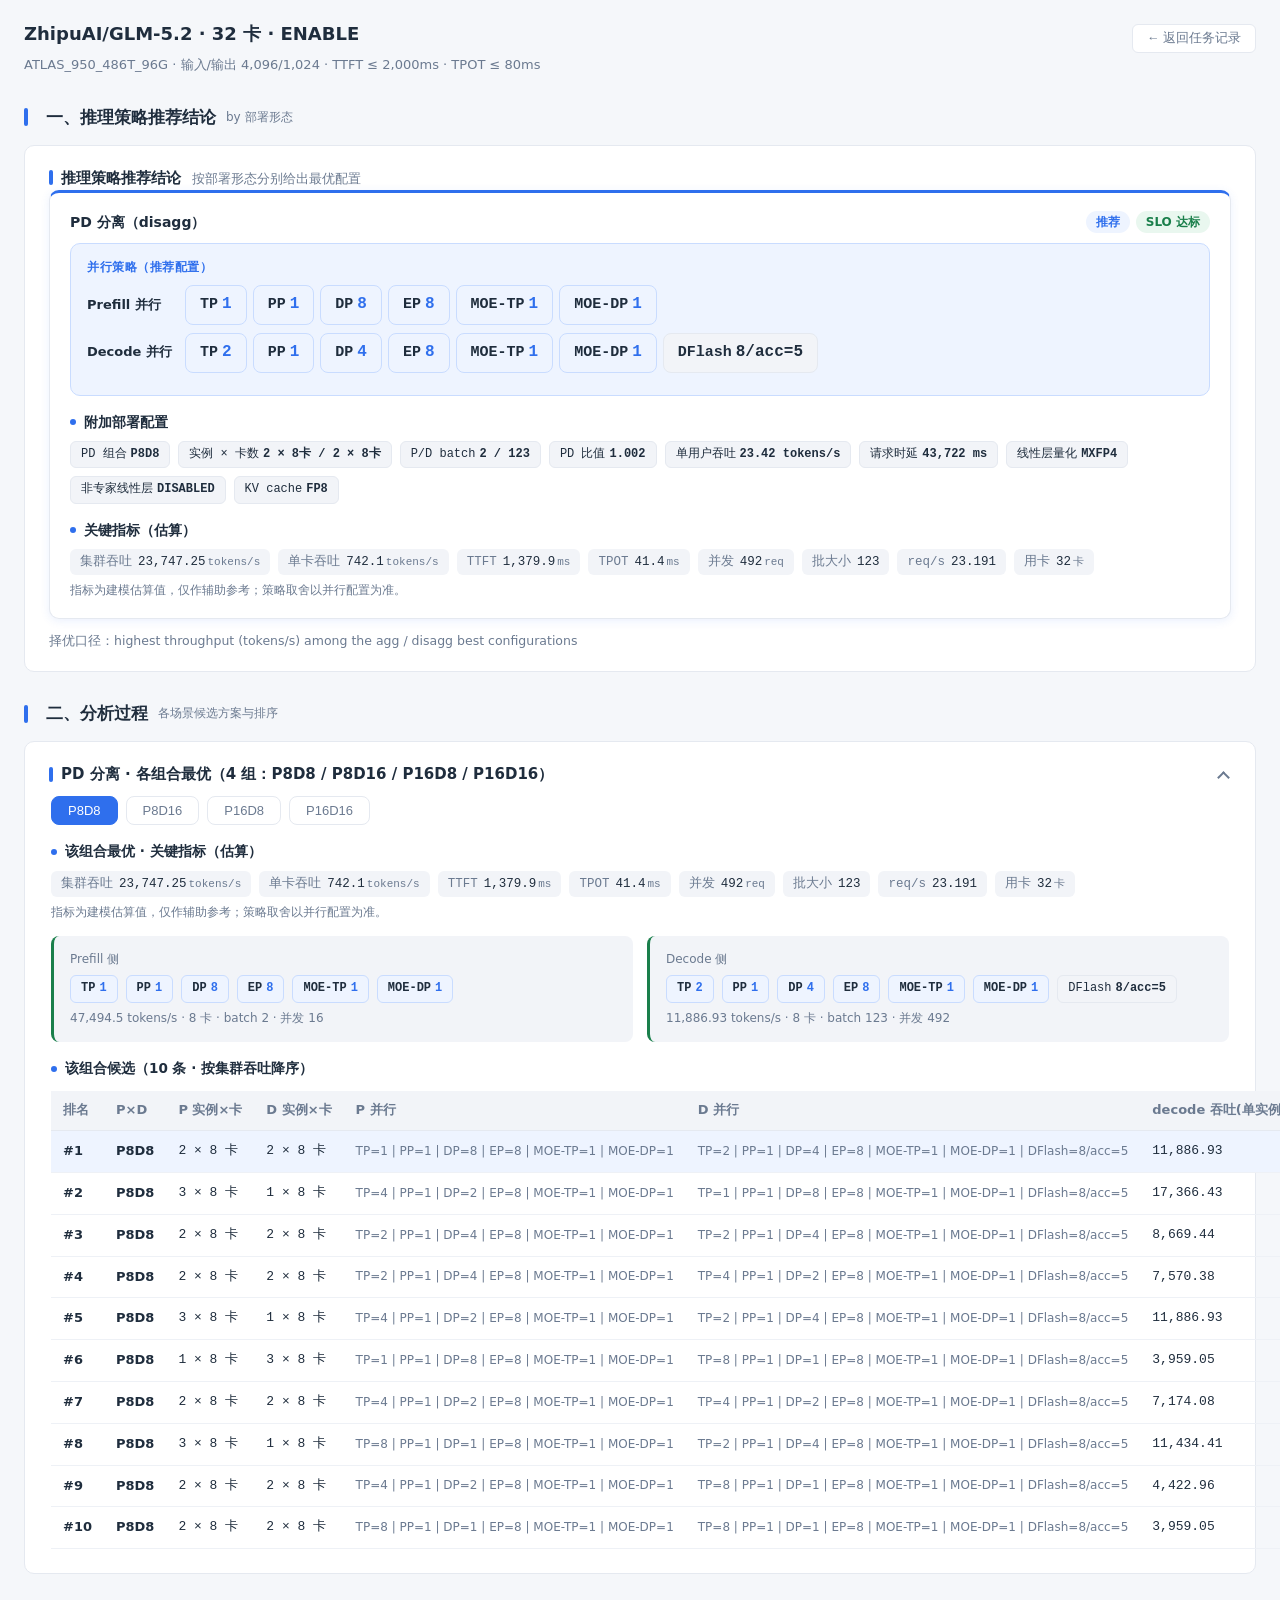
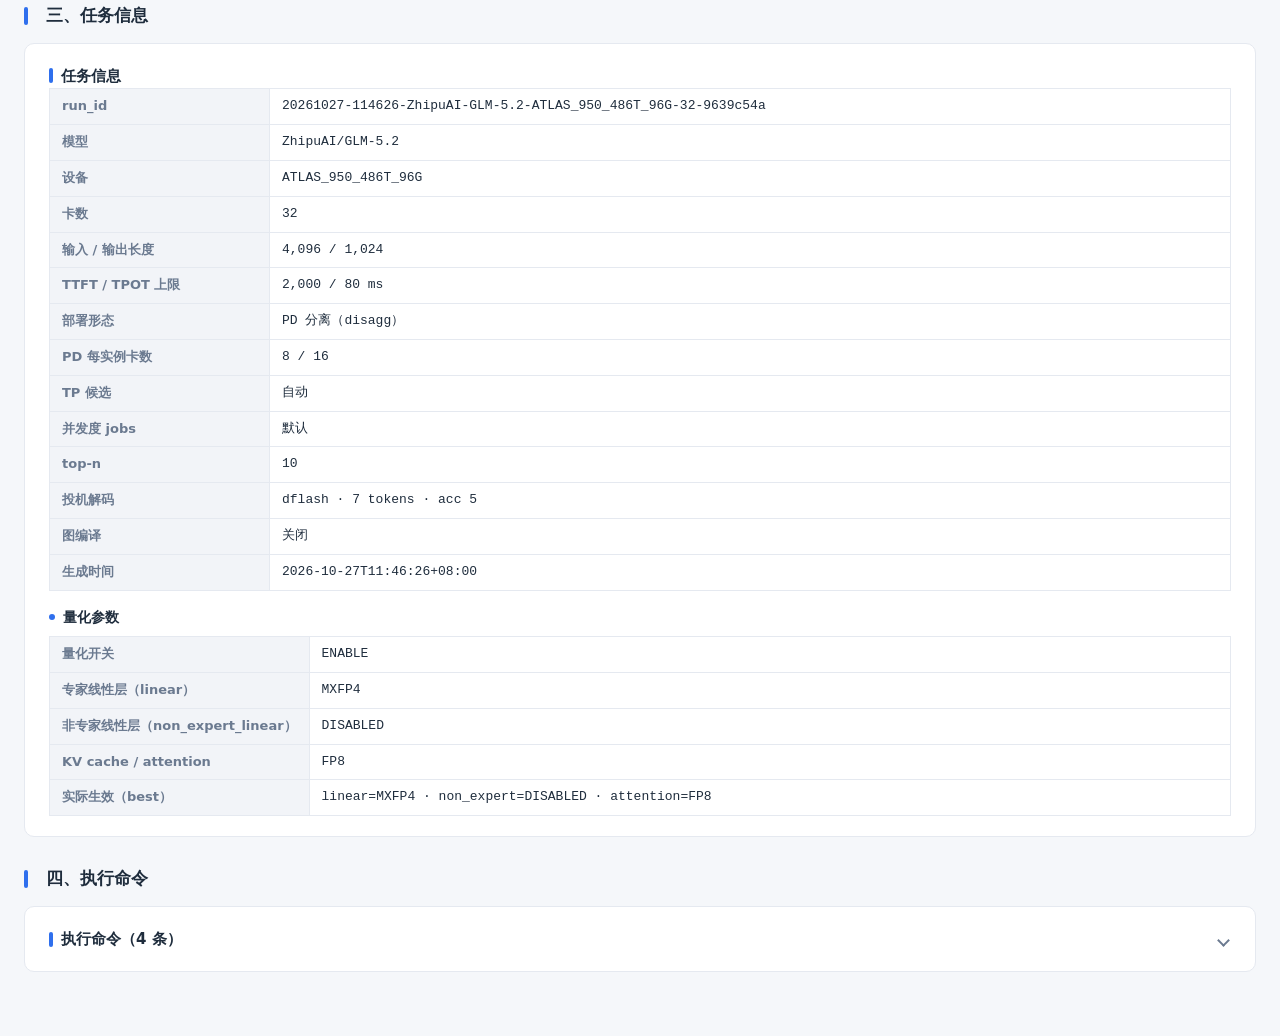
==== _verify_results/20261027-114626-ZhipuAI-GLM-5.2-ATLAS_950_486T_96G-32-9639c54a/report.html @ b8d901ba "fix: improve frontend display interaction logic." ====
<!DOCTYPE html>
<html lang="zh-CN">
<head>
  <meta charset="UTF-8">
  <meta name="viewport" content="width=device-width, initial-scale=1.0">
  <title>20261027-114626-ZhipuAI-GLM-5.2-ATLAS_950_486T_96G-32-9639c54a · 推理策略寻优报告</title>
  <style>
:root {
  --bg: #f5f7fa;
  --panel: #ffffff;
  --border: #e5e9f0;
  --text: #1f2d3d;
  --sub: #6b7a90;
  --blue: #2f6fed;
  --blue-bg: #eef4ff;
  --red: #d93026;
  --red-bg: #fdecea;
  --orange: #e07b00;
  --orange-bg: #fff4e5;
  --green: #1a7f4b;
  --green-bg: #e9f7ef;
  --purple: #6941c6;
  --purple-bg: #f2ecfb;
  --gray-bg: #f2f4f8;
  --sidebar-bg: #10254a;
  --sidebar-hover: #1a3a6b;
}
* { margin: 0; padding: 0; box-sizing: border-box; }
body {
  font-family: "Microsoft YaHei", "PingFang SC", "Segoe UI", system-ui, -apple-system, sans-serif;
  background: var(--bg); color: var(--text); font-size: 14px; line-height: 1.6;
}
a { color: var(--blue); text-decoration: none; cursor: pointer; }

.layout { display: flex; min-height: 100vh; }

/* 侧边栏 */
.sidebar {
  width: 208px; flex-shrink: 0; background: var(--sidebar-bg); color: #c7d3e3;
  display: flex; flex-direction: column; position: sticky; top: 0; height: 100vh;
}
.logo { display: flex; align-items: center; gap: 10px; padding: 18px 20px 22px; }
.logo-icon {
  width: 32px; height: 32px; border-radius: 8px;
  background: linear-gradient(135deg, #2f6fed, #00c6ff);
  display: flex; align-items: center; justify-content: center;
  color: #fff; font-weight: 700; font-size: 13px;
}
.logo-name { font-size: 15px; font-weight: 600; color: #fff; letter-spacing: 1px; }
.logo-sub { font-size: 10px; color: #7d8ea6; letter-spacing: .5px; }
.menu { flex: 1; padding: 4px 10px; }
.menu-item {
  display: flex; align-items: center; gap: 10px; padding: 11px 14px;
  border-radius: 8px; cursor: pointer; margin-bottom: 4px; font-size: 13.5px;
  transition: background .15s;
}
.menu-item:hover { background: var(--sidebar-hover); color: #fff; }
.menu-item.active { background: var(--blue); color: #fff; font-weight: 500; }
.menu-item svg { width: 16px; height: 16px; flex-shrink: 0; }

/* 主区 */
.main { flex: 1; min-width: 0; display: flex; flex-direction: column; }
.topbar {
  height: 48px; background: #fff; border-bottom: 1px solid var(--border);
  display: flex; align-items: center; padding: 0 24px;
  position: sticky; top: 0; z-index: 10;
}
.crumb { color: var(--sub); font-size: 13px; }
.crumb b { color: var(--text); font-weight: 600; }
.topbar-right { margin-left: auto; display: flex; align-items: center; gap: 10px; }
.src-badge { background: var(--blue-bg); color: var(--blue); font-size: 11px; padding: 2px 8px; border-radius: 10px; }
.btn-ghost {
  border: 1px solid var(--border); background: #fff; color: var(--sub);
  padding: 5px 14px; border-radius: 6px; cursor: pointer; font-size: 12.5px;
}
.btn-ghost:hover { border-color: var(--blue); color: var(--blue); }

.content { padding: 20px 24px 48px; width: 100%; max-width: 1440px; }
.page-head h1 { font-size: 20px; font-weight: 600; }
.page-head p { color: var(--sub); margin-top: 6px; font-size: 13px; max-width: 880px; }

/* 卡片 / 章节标题 */
.card {
  background: var(--panel); border: 1px solid var(--border); border-radius: 10px;
  padding: 20px 24px; margin-bottom: 16px;
}
.card-head { display: flex; align-items: flex-start; margin-bottom: 14px; }
.card-head .right { margin-left: auto; display: flex; gap: 10px; align-items: center; }
.bar { display: inline-block; width: 4px; height: 15px; background: var(--blue); border-radius: 2px; margin-right: 8px; vertical-align: -2px; }
.card-title { font-size: 15px; font-weight: 600; }
.card-desc { color: var(--sub); font-size: 12.5px; font-weight: 400; margin-left: 6px; }

.section-title { display: flex; align-items: center; gap: 10px; font-size: 17px; font-weight: 600; margin: 28px 0 14px; }
.section-title .bar { height: 18px; vertical-align: -3px; }
.section-title .sub { font-size: 12px; color: var(--sub); font-weight: 400; }

.btn-primary {
  background: var(--blue); color: #fff; border: none; padding: 7px 18px;
  border-radius: 6px; cursor: pointer; font-size: 13px;
  display: inline-flex; align-items: center; gap: 6px;
}
.btn-primary:hover { background: #2159c9; }
.btn-primary:disabled { background: #a9bde3; cursor: not-allowed; }
.btn-cancel { background: #fff; border: 1px solid var(--border); color: var(--sub); padding: 7px 18px; border-radius: 6px; cursor: pointer; font-size: 13px; }
.btn-text { background: none; border: none; color: var(--blue); cursor: pointer; font-size: 12.5px; padding: 2px 6px; }
.btn-text.danger { color: var(--red); }

/* 筛选 / 表单 */
.filters { display: flex; flex-wrap: wrap; gap: 14px; align-items: flex-end; }
.field { display: flex; flex-direction: column; gap: 6px; }
.field label { font-size: 12px; color: var(--sub); }
.field select, .field input {
  height: 32px; border: 1px solid var(--border); border-radius: 6px; padding: 0 10px;
  font-size: 13px; min-width: 150px; color: var(--text); background: #fff; outline: none;
}
.field select:focus, .field input:focus { border-color: var(--blue); }

/* 标签 */
.tag { display: inline-block; padding: 1px 10px; border-radius: 20px; font-size: 12px; font-weight: 600; line-height: 20px; white-space: nowrap; }
.tag.ok { background: var(--green-bg); color: var(--green); }
.tag.warn { background: var(--orange-bg); color: var(--orange); }
.tag.info { background: var(--blue-bg); color: var(--blue); }
.tag.neutral { background: var(--gray-bg); color: var(--sub); }
.tag.critical { background: var(--red-bg); color: var(--red); }
.tag.purple { background: var(--purple-bg); color: var(--purple); }

/* chips：并行策略 / 附加部署配置 */
.chips { display: flex; flex-wrap: wrap; gap: 8px; margin: 4px 0 2px; }
.chip {
  background: var(--gray-bg); border: 1px solid var(--border); border-radius: 6px;
  padding: 3px 10px; font-size: 12px; font-family: Consolas, Menlo, monospace; white-space: nowrap;
}
.chip b { color: var(--text); margin-left: 4px; }
.chip.hot { background: var(--blue-bg); border-color: #c9dcff; font-weight: 600; }
.chip.hot b { color: var(--blue); }
.chip.lg { padding: 6px 14px; font-size: 15px; font-weight: 700; border-radius: 8px; }
.chip.lg b { font-size: 16px; }

/* 并行策略：结论卡里最显眼的一块 */
.para-block {
  background: var(--blue-bg); border: 1px solid #c9dcff; border-radius: 10px;
  padding: 14px 16px; margin: 4px 0 6px;
}
.para-head { font-size: 12px; color: var(--blue); font-weight: 600; letter-spacing: .5px; margin-bottom: 8px; }
.para-line.lg { margin: 8px 0; align-items: center; }
.para-line.lg .k { min-width: 88px; color: var(--text); font-weight: 600; font-size: 13px; }

/* 关键指标：弱化（建模估算值，不作为决策主依据） */
.metrics-mini { display: flex; flex-wrap: wrap; gap: 8px; margin: 2px 0 6px; }
.metrics-mini .mi {
  background: var(--gray-bg); border-radius: 6px; padding: 3px 10px;
  font-size: 12.5px; color: var(--text); font-family: Consolas, Menlo, monospace;
}
.metrics-mini .mi i { font-style: normal; color: var(--sub); margin-right: 6px; font-family: inherit; }
.metrics-mini .mi em { font-style: normal; color: var(--sub); font-size: 11px; margin-left: 2px; }

/* 指标小方块 */
.stat-grid { display: grid; grid-template-columns: repeat(auto-fit, minmax(140px, 1fr)); gap: 12px; }
.stat { background: var(--panel); border: 1px solid var(--border); border-radius: 10px; padding: 12px 12px; text-align: center; }
.stat .v { font-family: Consolas, Menlo, monospace; font-size: 20px; font-weight: 700; line-height: 1.3; word-break: break-all; }
.stat .v small { font-size: 11px; color: var(--sub); font-weight: 400; margin-left: 2px; }
.stat .l { font-size: 12px; color: var(--sub); margin-top: 2px; }
.stat.blue { background: var(--blue-bg); border-color: #c9dcff; }
.stat.blue .v { color: var(--blue); }
.stat-caption { font-size: 12.5px; color: var(--sub); margin-top: 12px; }
.stat-caption b { font-family: Consolas, Menlo, monospace; color: var(--text); }

/* 结论卡 */
.concl-grid { display: grid; grid-template-columns: repeat(auto-fit, minmax(420px, 1fr)); gap: 16px; }
.concl-card {
  background: var(--panel); border: 1px solid var(--border); border-radius: 10px;
  padding: 18px 20px; border-top: 3px solid var(--sub);
}
.concl-card.best { border-top-color: var(--blue); box-shadow: 0 2px 10px rgba(47,111,237,.10); }
.concl-card.empty { border-top-color: var(--border); }
.cc-head { display: flex; align-items: center; gap: 10px; flex-wrap: wrap; margin-bottom: 10px; }
.cc-head .idx { font-size: 14px; font-weight: 600; }
.cc-tags { margin-left: auto; display: flex; gap: 6px; flex-wrap: wrap; }
.para-line { display: flex; gap: 10px; align-items: baseline; margin: 6px 0; }
.para-line .k { color: var(--sub); font-size: 12.5px; min-width: 78px; flex-shrink: 0; }
.para-line .v { display: flex; flex-wrap: wrap; gap: 6px; }

h4.blk { font-size: 13.5px; font-weight: 600; margin: 16px 0 8px; display: flex; align-items: center; gap: 8px; }
h4.blk::before { content: ""; width: 6px; height: 6px; border-radius: 50%; background: var(--blue); display: inline-block; }

/* 表格：候选列表 */
table { width: 100%; border-collapse: collapse; font-size: 13px; }
th {
  background: var(--gray-bg); color: var(--sub); font-weight: 600; padding: 9px 12px;
  text-align: left; white-space: nowrap; border-bottom: 1px solid var(--border);
}
td { padding: 10px 12px; border-bottom: 1px solid #eef1f6; white-space: nowrap; }
tr:hover td { background: #fafbfc; }
tr.clickable { cursor: pointer; }
tr.top1 td { background: var(--blue-bg); }
tr.top1:hover td { background: #e3eeff; }
td.num { font-variant-numeric: tabular-nums; font-family: Consolas, Menlo, monospace; }
td.strong { font-weight: 600; }
.sub { color: var(--sub); font-size: 12px; }
.pager { display: flex; justify-content: flex-end; gap: 6px; margin-top: 14px; }
.pager button {
  min-width: 28px; height: 28px; border: 1px solid var(--border); background: #fff;
  border-radius: 6px; cursor: pointer; font-size: 12.5px; color: var(--sub);
}
.pager button.cur { background: var(--blue); color: #fff; border-color: var(--blue); }

/* 键值表：任务信息 */
table.kv { width: 100%; border-collapse: collapse; font-size: 13px; }
table.kv th, table.kv td { border: 1px solid var(--border); padding: 7px 12px; text-align: left; vertical-align: middle; }
table.kv th { background: var(--gray-bg); color: var(--sub); font-weight: 600; white-space: nowrap; width: 220px; }
table.kv td.mono { font-family: Consolas, Menlo, monospace; word-break: break-all; }

/* 折叠块：整行可点，状态一致 */
details.card.fold > summary { list-style: none; cursor: pointer; user-select: none; display: flex; align-items: center; }
details.card.fold > summary::-webkit-details-marker { display: none; }
details.card.fold > summary:hover .fold-text { color: var(--blue); }
.fold-ico { margin-left: auto; width: 16px; height: 16px; position: relative; flex-shrink: 0; }
.fold-ico::after {
  content: ""; position: absolute; left: 4px; top: 5px; width: 7px; height: 7px;
  border-right: 2px solid var(--sub); border-bottom: 2px solid var(--sub);
  transform: rotate(45deg); transition: transform .15s;
}
details.card.fold[open] > summary .fold-ico::after { transform: rotate(-135deg); top: 7px; }
.fold-body { padding: 6px 2px 4px; }

/* PD 分离 tab 与两侧 */
.tabs { display: flex; gap: 8px; margin: 4px 0 14px; flex-wrap: wrap; }
.tab {
  border: 1px solid var(--border); background: #fff; color: var(--sub);
  padding: 6px 16px; border-radius: 8px; cursor: pointer; font-size: 13px;
}
.tab.active { background: var(--blue); color: #fff; border-color: var(--blue); }
.pd-grid { display: grid; grid-template-columns: 1fr 1fr; gap: 14px; margin-top: 14px; }
.pd-side { background: var(--gray-bg); border-radius: 8px; padding: 14px 16px; border-left: 3px solid var(--green); }
.pd-role { font-size: 12px; color: var(--sub); margin-bottom: 6px; }
.pd-side .sub { margin-top: 6px; }

/* 命令 / 错误 */
.cmd-list { margin: 6px 0 0; padding-left: 18px; }
.cmd-list li {
  font-family: Consolas, Menlo, monospace; font-size: 12px; color: var(--sub);
  margin-bottom: 8px; white-space: pre-wrap; word-break: break-all;
}
.err-box { border: 1px solid #f5c6c2; background: #fffaf9; border-radius: 8px; padding: 14px 16px; margin-top: 10px; }
.err-box pre {
  background: #fff; border: 1px solid #f5c6c2; border-radius: 6px; padding: 12px 14px;
  font-size: 12px; color: var(--sub); white-space: pre-wrap; word-break: break-all;
  line-height: 1.7; margin: 10px 0; font-family: Consolas, Menlo, monospace;
}
.err-note { background: var(--orange-bg); border-radius: 6px; padding: 10px 14px; font-size: 12.5px; color: var(--sub); line-height: 1.7; }
.err-note code { background: rgba(0,0,0,.05); padding: 1px 5px; border-radius: 4px; font-size: 11.5px; }

.notice {
  display: flex; align-items: center; gap: 10px; background: var(--blue-bg);
  border-radius: 8px; padding: 10px 14px; margin-bottom: 14px;
  font-size: 12.5px; color: var(--sub); border: 1px solid #c9dcff; flex-wrap: wrap;
}
.notice b { color: var(--blue); font-weight: 600; }
.nf-running { display: inline-flex; align-items: center; gap: 8px; font-size: 12.5px; color: var(--sub); }

/* 弹窗 / 新建任务 */
.mask { position: fixed; inset: 0; background: rgba(15,27,58,.45); display: none; align-items: center; justify-content: center; z-index: 100; }
.mask.show { display: flex; }
.modal { background: #fff; border-radius: 12px; width: 640px; max-height: 86vh; overflow: auto; padding: 24px; }
.modal h3 { font-size: 16px; margin-bottom: 4px; }
.modal .m-desc { color: var(--sub); font-size: 12.5px; margin: 12px 0 18px; line-height: 1.7; }
.modal .m-desc code { background: var(--gray-bg); padding: 1px 5px; border-radius: 4px; font-size: 11.5px; }
.form-foot { display: flex; justify-content: flex-end; gap: 10px; margin-top: 22px; }
.nf-grid { display: grid; grid-template-columns: repeat(2, minmax(0, 1fr)); gap: 14px; }
.nf-grid .field select, .nf-grid .field input { min-width: 0; width: 100%; }
.nf-checks { display: flex; gap: 20px; align-items: center; height: 32px; }
.nf-check { display: inline-flex; align-items: center; gap: 6px; font-size: 13px; cursor: pointer; }
.nf-check input { width: 14px; height: 14px; min-width: 14px; }
.nf-preview {
  margin-top: 16px; padding: 12px 14px; border: 1px solid var(--border);
  border-radius: 8px; background: var(--gray-bg); font-size: 12px; line-height: 1.7;
}
.nf-preview .pv-title { font-weight: 600; color: var(--text); margin-bottom: 6px; }
.nf-preview ul { margin: 6px 0 0 18px; padding: 0; }
.nf-preview li { word-break: break-all; color: var(--sub); font-family: Consolas, Menlo, monospace; font-size: 11px; }
.nf-preview .pv-warn { color: var(--orange); }
.nf-error {
  margin-top: 14px; padding: 10px 12px; border-radius: 8px; font-size: 12.5px;
  background: var(--red-bg); color: var(--red); border: 1px solid #f3c3c3;
}

/* 静态报告模式：单文件报告，去掉侧边栏/面包屑/返回等交互外壳 */
body.report-mode #view-list { display: none; }
body.report-mode #btn-report { display: none; }
body.report-mode .sidebar { display: none; }
body.report-mode .topbar { display: none; }
body.report-mode #view-detail { display: block !important; }
body.report-mode #view-detail .page-head > div:last-child { display: none; }
body.report-mode .content { padding: 20px 24px 48px; max-width: 1280px; margin: 0 auto; }

@media (max-width: 980px) {
  .pd-grid { grid-template-columns: 1fr; }
  .concl-grid { grid-template-columns: 1fr; }
}
@media (max-width: 720px) {
  .nf-grid { grid-template-columns: 1fr; }
  .modal { width: 92vw; }
}
.hide { display: none !important; }

</style>
</head>
<body>
<div class="layout">

  <!-- 侧边栏 -->
  <aside class="sidebar">
    <div class="logo">
      <div class="logo-icon">IS</div>
      <div>
        <div class="logo-name">推理部署调优</div>
        <div class="logo-sub">infer-strategy-npu</div>
      </div>
    </div>
    <nav class="menu">
      <div class="menu-item">
        <svg viewBox="0 0 24 24" fill="none" stroke="currentColor" stroke-width="2"><rect x="3" y="3" width="7" height="7" rx="1"/><rect x="14" y="3" width="7" height="7" rx="1"/><rect x="3" y="14" width="7" height="7" rx="1"/><rect x="14" y="14" width="7" height="7" rx="1"/></svg>
        集群总览
      </div>
      <div class="menu-item">
        <svg viewBox="0 0 24 24" fill="none" stroke="currentColor" stroke-width="2"><path d="M12 20V10M6 20v-6M18 20V4"/></svg>
        调优工作台
      </div>
      <div class="menu-item active">
        <svg viewBox="0 0 24 24" fill="none" stroke="currentColor" stroke-width="2"><circle cx="12" cy="12" r="3"/><path d="M12 2v4M12 18v4M2 12h4M18 12h4M5 5l3 3M16 16l3 3M19 5l-3 3M8 16l-3 3"/></svg>
        推理策略寻优
      </div>
      <div class="menu-item">
        <svg viewBox="0 0 24 24" fill="none" stroke="currentColor" stroke-width="2"><path d="M13 2L3 14h7l-1 8 10-12h-7l1-8z"/></svg>
        监控诊断
      </div>
      <div class="menu-item">
        <svg viewBox="0 0 24 24" fill="none" stroke="currentColor" stroke-width="2"><path d="M4 4h16v3H4zM4 10h16v3H4zM4 16h16v3H4z"/></svg>
        文档中心
      </div>
    </nav>
  </aside>

  <div class="main">
    <div class="topbar">
      <span class="crumb" id="crumb"></span>
      <div class="topbar-right">
        <span class="src-badge" id="src-badge"></span>
        <button class="btn-ghost" onclick="location.reload()">刷新</button>
      </div>
    </div>

    <div class="content">

      <!-- 视图一：任务列表 -->
      <div id="view-list">
        <div class="page-head" style="display:flex;align-items:flex-start;">
          <div style="flex:1;min-width:0;">
            <h1>推理策略寻优工具</h1>
            <p>面向大模型推理部署的策略搜索与推荐：输入模型与硬件约束，自动在聚合（agg）与 PD 分离（disagg）模式间寻优。</p>
          </div>
          <div style="padding-top:4px;">
            <button class="btn-primary" onclick="openModal()">＋ 新建任务</button>
          </div>
        </div>

        <div class="card">
          <div class="filters">
            <div class="field">
              <label>模型</label>
              <select id="f-model"><option value="">全部</option></select>
            </div>
            <div class="field">
              <label>状态</label>
              <select id="f-status">
                <option value="">全部</option>
                <option value="ok">成功</option>
                <option value="failed">失败</option>
                <option value="running">运行中</option>
                <option value="cancelled">已取消</option>
                <option value="timeout">超时</option>
              </select>
            </div>
            <div class="field">
              <label>run_id 关键字</label>
              <input id="f-kw" placeholder="如 GLM-5.3-Flash" style="min-width:180px;">
            </div>
          </div>
        </div>

        <div class="card">
          <div class="card-head">
            <div class="card-title"><span class="bar"></span>任务记录</div>
          </div>
          <table>
            <thead>
              <tr>
                <th>run_id</th><th>模型</th><th>设备 × 卡数</th><th>量化</th>
                <th>框架</th><th>状态</th><th>创建时间</th><th>操作</th>
              </tr>
            </thead>
            <tbody id="list-body"></tbody>
          </table>
          <div class="pager" id="pager"></div>
        </div>
      </div>

      <!-- 视图二：任务详情 -->
      <div id="view-detail" class="hide">
        <div class="page-head" style="display:flex;align-items:flex-start;">
          <div style="flex:1;min-width:0;">
            <h1 id="detail-title" style="font-size:18px;"></h1>
            <p id="detail-sub"></p>
          </div>
          <div style="padding-top:4px;display:flex;gap:8px;">
            <button class="btn-ghost" id="btn-report" onclick="openReport()">静态报告</button>
            <button class="btn-ghost" onclick="backToList()">← 返回任务记录</button>
          </div>
        </div>
        <div id="detail-body"></div>
      </div>

    </div>
  </div>
</div>

<!-- 新建任务弹窗：提交到 POST /api/v1/tasks -->
<div class="mask" id="mask">
  <div class="modal">
    <h3>新建任务</h3>
    <div class="m-desc" id="nf-hint">填写模型与硬件约束，提交后由服务端执行寻优。结果会自动出现在任务记录里。</div>

    <div class="nf-grid">
      <div class="field">
        <label>模型 *</label>
        <select id="nf-model"></select>
      </div>
      <div class="field">
        <label>设备 *</label>
        <select id="nf-device"></select>
      </div>
      <div class="field">
        <label>卡数 *</label>
        <input id="nf-num-devices" type="number" min="1" value="32">
      </div>
      <div class="field">
        <label>量化</label>
        <select id="nf-quantize">
          <option value="DISABLE">DISABLE（不量化）</option>
          <option value="ENABLE">ENABLE（开启量化）</option>
        </select>
      </div>
      <div class="field">
        <label>输入长度</label>
        <input id="nf-isl" type="number" min="1" value="4096">
      </div>
      <div class="field">
        <label>输出长度</label>
        <input id="nf-osl" type="number" min="1" value="1024">
      </div>
      <div class="field">
        <label>TTFT 上限 (ms)</label>
        <input id="nf-ttft" type="number" min="1" value="2000">
      </div>
      <div class="field">
        <label>TPOT 上限 (ms)</label>
        <input id="nf-tpot" type="number" min="1" value="80">
      </div>
    </div>

    <div class="field" style="margin-top:14px;">
      <label>部署形态（模式）</label>
      <div class="nf-checks">
        <label class="nf-check"><input type="checkbox" id="nf-mode-agg" checked> PD 混部（agg）</label>
        <label class="nf-check"><input type="checkbox" id="nf-mode-disagg" checked> PD 分离（disagg）</label>
      </div>
    </div>

    <details style="margin-top:16px;">
      <summary style="cursor:pointer;font-size:13px;color:var(--text-2);">高级参数</summary>
      <div class="nf-grid" style="margin-top:12px;">
        <div class="field">
          <label>PD 每实例卡数（空格分隔）</label>
          <input id="nf-pd-sizes" type="text" value="8" placeholder="8 16">
          <span class="sub">组合数 = 该列表的笛卡尔积：填 <code>8</code> 只跑 P8D8 一组；填 <code>8 16</code> 跑 P8D8 / P8D16 / P16D8 / P16D16 四组（每组约 3 分钟）</span>
        </div>
        <div class="field">
          <label>TP 候选（空格分隔，留空=自动）</label>
          <input id="nf-tp-sizes" type="text" placeholder="如 16 32">
        </div>
        <div class="field">
          <label>并发度 jobs</label>
          <input id="nf-jobs" type="number" min="1" placeholder="默认 32">
        </div>
        <div class="field">
          <label>top-n（aic-npu）</label>
          <input id="nf-top-n" type="number" min="1" value="10">
        </div>
        <div class="field">
          <label>专家线性层量化动作</label>
          <select id="nf-q-linear">
            <option value="">（随 quantize 默认）</option>
            <option value="DISABLED">DISABLED</option>
            <option value="W8A8_DYNAMIC">W8A8_DYNAMIC</option>
            <option value="MXFP4">MXFP4</option>
            <option value="FP8">FP8</option>
          </select>
        </div>
        <div class="field">
          <label>KV cache 量化动作</label>
          <select id="nf-q-attn">
            <option value="">（随 quantize 默认）</option>
            <option value="DISABLED">DISABLED</option>
            <option value="INT8">INT8</option>
            <option value="FP8">FP8</option>
          </select>
        </div>
      </div>
      <label class="nf-check" style="margin-top:10px;">
        <input type="checkbox" id="nf-compile"> 开启图编译（--compile，更准但更慢）
      </label>
    </details>

    <div id="nf-preview" class="nf-preview hide"></div>
    <div id="nf-error" class="nf-error hide"></div>

    <div class="form-foot">
      <button class="btn-cancel" onclick="closeModal()">关闭</button>
      <button class="btn-cancel" onclick="previewNewTask()">预览命令</button>
      <button class="btn-primary" id="nf-submit" onclick="submitNewTask()">提交并运行</button>
    </div>
  </div>
</div>

<script>window.__REPORT_DATA__ = {"schema_version":"1.1","run_id":"20261027-114626-ZhipuAI-GLM-5.2-ATLAS_950_486T_96G-32-9639c54a","generated_at":"2026-10-27T11:46:26+08:00","status":"ok","request":{"model":"ZhipuAI/GLM-5.2","device":"ATLAS_950_486T_96G","num_devices":32,"input_length":4096,"output_length":1024,"tpot_limit":80,"ttft_limit":2000,"quantize":"ENABLE","mode":"recommend","top_n":10,"framework":"auto","local_model_root":"model_configs/msmodeling","out_dir":"_verify_results","quantize_linear_action":"MXFP4","quantize_non_expert_linear_action":"DISABLED","quantize_attention_action":"FP8","speculative_method":"dflash","num_speculative_tokens":7,"acceptance_length":5.0,"num_draft_layers":6,"tp_sizes":null,"jobs":null,"max_search_combinations":null,"compile_model":false,"serving_modes":["disagg"],"pd_ratio_sizes":[8,16],"dry_run":false},"routing":{"framework":"msmodeling","reason":"model ZhipuAI/GLM-5.2 with quantize=ENABLE is served by msmodeling (aic-npu only covers DeepSeek-R1 / Qwen3.8-27B / DeepSeek-V4-Pro with quantize=DISABLE)","aic_system":null,"aic_model_path":null,"ms_model_source":"model_configs/msmodeling/GLM5.2","commands":["python -m cli.inference.throughput_optimizer model_configs/msmodeling/GLM5.2 --device ATLAS_950_486T_96G --num-devices 32 --input-length 4096 --output-length 1024 --enable-optimize-prefill-decode-ratio --prefill-devices-per-instance 8 --decode-devices-per-instance 8 --quantize-linear-action MXFP4 --quantize-non-expert-linear-action DISABLED --quantize-attention-action FP8 --speculative-method dflash --num-speculative-tokens 7 --acceptance-length 5.0 --num-draft-layers 6 --tpot-limit 80 --ttft-limit 2000","python -m cli.inference.throughput_optimizer model_configs/msmodeling/GLM5.2 --device ATLAS_950_486T_96G --num-devices 32 --input-length 4096 --output-length 1024 --enable-optimize-prefill-decode-ratio --prefill-devices-per-instance 8 --decode-devices-per-instance 16 --quantize-linear-action MXFP4 --quantize-non-expert-linear-action DISABLED --quantize-attention-action FP8 --speculative-method dflash --num-speculative-tokens 7 --acceptance-length 5.0 --num-draft-layers 6 --tpot-limit 80 --ttft-limit 2000","python -m cli.inference.throughput_optimizer model_configs/msmodeling/GLM5.2 --device ATLAS_950_486T_96G --num-devices 32 --input-length 4096 --output-length 1024 --enable-optimize-prefill-decode-ratio --prefill-devices-per-instance 16 --decode-devices-per-instance 8 --quantize-linear-action MXFP4 --quantize-non-expert-linear-action DISABLED --quantize-attention-action FP8 --speculative-method dflash --num-speculative-tokens 7 --acceptance-length 5.0 --num-draft-layers 6 --tpot-limit 80 --ttft-limit 2000","python -m cli.inference.throughput_optimizer model_configs/msmodeling/GLM5.2 --device ATLAS_950_486T_96G --num-devices 32 --input-length 4096 --output-length 1024 --enable-optimize-prefill-decode-ratio --prefill-devices-per-instance 16 --decode-devices-per-instance 16 --quantize-linear-action MXFP4 --quantize-non-expert-linear-action DISABLED --quantize-attention-action FP8 --speculative-method dflash --num-speculative-tokens 7 --acceptance-length 5.0 --num-draft-layers 6 --tpot-limit 80 --ttft-limit 2000"]},"frameworks":[{"framework":"msmodeling","status":"ok","message":null,"commands":["python -m cli.inference.throughput_optimizer model_configs/msmodeling/GLM5.2 --device ATLAS_950_486T_96G --num-devices 32 --input-length 4096 --output-length 1024 --enable-optimize-prefill-decode-ratio --prefill-devices-per-instance 8 --decode-devices-per-instance 8 --quantize-linear-action MXFP4 --quantize-non-expert-linear-action DISABLED --quantize-attention-action FP8 --speculative-method dflash --num-speculative-tokens 7 --acceptance-length 5.0 --num-draft-layers 6 --tpot-limit 80 --ttft-limit 2000","python -m cli.inference.throughput_optimizer model_configs/msmodeling/GLM5.2 --device ATLAS_950_486T_96G --num-devices 32 --input-length 4096 --output-length 1024 --enable-optimize-prefill-decode-ratio --prefill-devices-per-instance 8 --decode-devices-per-instance 16 --quantize-linear-action MXFP4 --quantize-non-expert-linear-action DISABLED --quantize-attention-action FP8 --speculative-method dflash --num-speculative-tokens 7 --acceptance-length 5.0 --num-draft-layers 6 --tpot-limit 80 --ttft-limit 2000","python -m cli.inference.throughput_optimizer model_configs/msmodeling/GLM5.2 --device ATLAS_950_486T_96G --num-devices 32 --input-length 4096 --output-length 1024 --enable-optimize-prefill-decode-ratio --prefill-devices-per-instance 16 --decode-devices-per-instance 8 --quantize-linear-action MXFP4 --quantize-non-expert-linear-action DISABLED --quantize-attention-action FP8 --speculative-method dflash --num-speculative-tokens 7 --acceptance-length 5.0 --num-draft-layers 6 --tpot-limit 80 --ttft-limit 2000","python -m cli.inference.throughput_optimizer model_configs/msmodeling/GLM5.2 --device ATLAS_950_486T_96G --num-devices 32 --input-length 4096 --output-length 1024 --enable-optimize-prefill-decode-ratio --prefill-devices-per-instance 16 --decode-devices-per-instance 16 --quantize-linear-action MXFP4 --quantize-non-expert-linear-action DISABLED --quantize-attention-action FP8 --speculative-method dflash --num-speculative-tokens 7 --acceptance-length 5.0 --num-draft-layers 6 --tpot-limit 80 --ttft-limit 2000"],"artifacts":{"root":"_verify_results\\20261027-114626-ZhipuAI-GLM-5.2-ATLAS_950_486T_96G-32-9639c54a\\msmodeling","serving_modes":["disagg"],"pd_ratio_sizes":[8,16],"pd_ratio_grid":[{"prefill_devices":8,"decode_devices":8,"label":"P8D8"},{"prefill_devices":8,"decode_devices":16,"label":"P8D16"},{"prefill_devices":16,"decode_devices":8,"label":"P16D8"},{"prefill_devices":16,"decode_devices":16,"label":"P16D16"}]},"agg":null,"disagg":{"mode":"disagg","available":true,"best":{"framework":"msmodeling","serving_mode":"disagg","mode":"disagg","throughput_tokens_per_s":23747.250636837663,"throughput_tokens_per_s_per_device":742.101582401177,"throughput_req_per_s":23.19067445003678,"ttft_ms":1379.865,"tpot_ms":41.39,"meets_slo":true,"concurrency":492,"batch_size":123,"num_devices":32,"parallel":null,"parallel_str":"prefill[TP=1 | PP=1 | DP=8 | EP=8 | MOE-TP=1 | MOE-DP=1]/decode[TP=2 | PP=1 | DP=4 | EP=8 | MOE-TP=1 | MOE-DP=1 | DFlash=8/acc=5]","quantize":{"linear":"MXFP4","non_expert_linear":"DISABLED","attention":"FP8"},"backend":"msmodeling","backend_version":null,"system":"ATLAS_950_486T_96G","extra":{"pd_ratio":1.0020990697882028,"label":"P8D8","tokens_per_s_per_user":23.420791922388435,"request_latency_ms":43721.835,"decode_tps_per_instance":11886.929209954094,"prefill":{"instances":2,"devices_per_instance":8,"parallel":"TP=1 | PP=1 | DP=8 | EP=8 | MOE-TP=1 | MOE-DP=1","batch_size":2,"concurrency":16,"qps_per_instance":11.59533722501839},"decode":{"instances":2,"devices_per_instance":8,"parallel":"TP=2 | PP=1 | DP=4 | EP=8 | MOE-TP=1 | MOE-DP=1 | DFlash=8/acc=5","batch_size":123,"concurrency":492,"qps_per_instance":11.61967664707145}}},"prefill":{"framework":"msmodeling","serving_mode":"disagg","mode":"disagg_prefill","throughput_tokens_per_s":47494.50127367533,"throughput_tokens_per_s_per_device":5936.812659209416,"throughput_req_per_s":11.59533722501839,"ttft_ms":1379.865,"tpot_ms":null,"meets_slo":true,"concurrency":16,"batch_size":2,"num_devices":8,"parallel":{"tp":1,"pp":1,"dp":8,"ep":8},"parallel_str":"TP=1 | PP=1 | DP=8 | EP=8 | MOE-TP=1 | MOE-DP=1","quantize":{"linear":"MXFP4","non_expert_linear":"DISABLED","attention":"FP8"},"backend":"msmodeling","backend_version":null,"system":"ATLAS_950_486T_96G","extra":{"instances":2,"qps_allocated":23.19067445003678}},"decode":{"framework":"msmodeling","serving_mode":"disagg","mode":"disagg_decode","throughput_tokens_per_s":11886.929209954094,"throughput_tokens_per_s_per_device":1485.8661512442618,"throughput_req_per_s":11.61967664707145,"ttft_ms":null,"tpot_ms":41.39,"meets_slo":true,"concurrency":492,"batch_size":123,"num_devices":8,"parallel":{"tp":2,"pp":1,"dp":4,"ep":8},"parallel_str":"TP=2 | PP=1 | DP=4 | EP=8 | MOE-TP=1 | MOE-DP=1 | DFlash=8/acc=5","quantize":{"linear":"MXFP4","non_expert_linear":"DISABLED","attention":"FP8"},"backend":"msmodeling","backend_version":null,"system":"ATLAS_950_486T_96G","extra":{"instances":2,"qps_allocated":23.2393532941429}},"candidates":[],"source_files":[],"label":"P8D8","pd_ratio":{"prefill_devices":8,"decode_devices":8},"pd_ratio_candidates":[{"framework":"msmodeling","serving_mode":"disagg","mode":"pd_ratio","label":"P8D8","pd_ratio":1.0020990697882028,"prefill":{"instances":2,"devices_per_instance":8,"devices_total":16,"parallel":{"tp":1,"pp":1,"dp":8,"ep":8},"parallel_str":"TP=1 | PP=1 | DP=8 | EP=8 | MOE-TP=1 | MOE-DP=1","batch_size":2,"concurrency":16,"qps_per_instance":11.59533722501839,"qps_allocated":23.19067445003678,"ttft_ms":1379.865,"tpot_ms":null,"tokens_per_s_per_instance":47494.50127367533,"tokens_per_s_per_device":5936.812659209416,"tokens_per_s_cluster":94989.00254735065},"decode":{"instances":2,"devices_per_instance":8,"devices_total":16,"parallel":{"tp":2,"pp":1,"dp":4,"ep":8},"parallel_str":"TP=2 | PP=1 | DP=4 | EP=8 | MOE-TP=1 | MOE-DP=1 | DFlash=8/acc=5","batch_size":123,"concurrency":492,"qps_per_instance":11.61967664707145,"qps_allocated":23.2393532941429,"ttft_ms":null,"tpot_ms":41.39,"tokens_per_s_per_instance":11886.929209954094,"tokens_per_s_per_device":1485.8661512442618,"tokens_per_s_cluster":23773.85841990819},"throughput_tokens_per_s":23747.250636837663,"throughput_tokens_per_s_per_device":742.101582401177,"tokens_per_s_per_user":23.420791922388435,"throughput_req_per_s":23.19067445003678,"request_latency_ms":43721.835,"devices_used":32,"num_devices":32,"meets_slo":true,"decode_tps_per_instance":11886.929209954094,"decode_tps_cluster":23773.85841990819,"ttft_ms":1379.865,"tpot_ms":41.39,"quantize":{"linear":"MXFP4","non_expert_linear":"DISABLED","attention":"FP8"},"system":"ATLAS_950_486T_96G","backend":"msmodeling","extra":{"prefill_devices_per_instance":8,"decode_devices_per_instance":8,"prefill_moe":{"moe_tp":1,"moe_dp":1},"decode_moe":{"moe_tp":1,"moe_dp":1}}},{"framework":"msmodeling","serving_mode":"disagg","mode":"pd_ratio","label":"P8D8","pd_ratio":2.9766051217342833,"prefill":{"instances":3,"devices_per_instance":8,"devices_total":24,"parallel":{"tp":4,"pp":1,"dp":2,"ep":8},"parallel_str":"TP=4 | PP=1 | DP=2 | EP=8 | MOE-TP=1 | MOE-DP=1","batch_size":4,"concurrency":8,"qps_per_instance":5.703136083242974,"qps_allocated":17.109408249728922,"ttft_ms":1402.737,"tpot_ms":null,"tokens_per_s_per_instance":23360.04539696322,"tokens_per_s_per_device":2920.0056746204027,"tokens_per_s_cluster":70080.13619088967},"decode":{"instances":1,"devices_per_instance":8,"devices_total":8,"parallel":{"tp":1,"pp":1,"dp":8,"ep":8},"parallel_str":"TP=1 | PP=1 | DP=8 | EP=8 | MOE-TP=1 | MOE-DP=1 | DFlash=8/acc=5","batch_size":85,"concurrency":680,"qps_per_instance":16.975984075328636,"qps_allocated":16.975984075328636,"ttft_ms":null,"tpot_ms":39.156,"tokens_per_s_per_instance":17366.43170906119,"tokens_per_s_per_device":2170.803963632649,"tokens_per_s_cluster":17366.43170906119},"throughput_tokens_per_s":17383.407693136523,"throughput_tokens_per_s_per_device":543.2314904105164,"tokens_per_s_per_user":24.698906699518144,"throughput_req_per_s":16.975984075328636,"request_latency_ms":41459.325,"devices_used":32,"num_devices":32,"meets_slo":true,"decode_tps_per_instance":17366.43170906119,"decode_tps_cluster":17366.43170906119,"ttft_ms":1402.737,"tpot_ms":39.156,"quantize":{"linear":"MXFP4","non_expert_linear":"DISABLED","attention":"FP8"},"system":"ATLAS_950_486T_96G","backend":"msmodeling","extra":{"prefill_devices_per_instance":8,"decode_devices_per_instance":8,"prefill_moe":{"moe_tp":1,"moe_dp":1},"decode_moe":{"moe_tp":1,"moe_dp":1}}},{"framework":"msmodeling","serving_mode":"disagg","mode":"pd_ratio","label":"P8D8","pd_ratio":1.0498517172524902,"prefill":{"instances":2,"devices_per_instance":8,"devices_total":16,"parallel":{"tp":2,"pp":1,"dp":4,"ep":8},"parallel_str":"TP=2 | PP=1 | DP=4 | EP=8 | MOE-TP=1 | MOE-DP=1","batch_size":4,"concurrency":16,"qps_per_instance":8.072120359350617,"qps_allocated":16.144240718701234,"ttft_ms":1982.131,"tpot_ms":null,"tokens_per_s_per_instance":33063.404991900126,"tokens_per_s_per_device":4132.925623987516,"tokens_per_s_cluster":66126.80998380025},"decode":{"instances":2,"devices_per_instance":8,"devices_total":16,"parallel":{"tp":2,"pp":1,"dp":4,"ep":8},"parallel_str":"TP=2 | PP=1 | DP=4 | EP=8 | MOE-TP=1 | MOE-DP=1 | DFlash=8/acc=5","batch_size":64,"concurrency":256,"qps_per_instance":8.474529421133033,"qps_allocated":16.949058842266066,"ttft_ms":null,"tpot_ms":29.529,"tokens_per_s_per_instance":8669.443597819092,"tokens_per_s_per_device":1083.6804497273865,"tokens_per_s_cluster":17338.887195638184},"throughput_tokens_per_s":16531.702495950063,"throughput_tokens_per_s_per_device":516.6157029984395,"tokens_per_s_per_user":31.810826976500806,"throughput_req_per_s":16.144240718701234,"request_latency_ms":32190.298000000003,"devices_used":32,"num_devices":32,"meets_slo":true,"decode_tps_per_instance":8669.443597819092,"decode_tps_cluster":17338.887195638184,"ttft_ms":1982.131,"tpot_ms":29.529,"quantize":{"linear":"MXFP4","non_expert_linear":"DISABLED","attention":"FP8"},"system":"ATLAS_950_486T_96G","backend":"msmodeling","extra":{"prefill_devices_per_instance":8,"decode_devices_per_instance":8,"prefill_moe":{"moe_tp":1,"moe_dp":1},"decode_moe":{"moe_tp":1,"moe_dp":1}}},{"framework":"msmodeling","serving_mode":"disagg","mode":"pd_ratio","label":"P8D8","pd_ratio":0.9167574922743311,"prefill":{"instances":2,"devices_per_instance":8,"devices_total":16,"parallel":{"tp":2,"pp":1,"dp":4,"ep":8},"parallel_str":"TP=2 | PP=1 | DP=4 | EP=8 | MOE-TP=1 | MOE-DP=1","batch_size":4,"concurrency":16,"qps_per_instance":8.072120359350617,"qps_allocated":16.144240718701234,"ttft_ms":1982.131,"tpot_ms":null,"tokens_per_s_per_instance":33063.404991900126,"tokens_per_s_per_device":4132.925623987516,"tokens_per_s_cluster":66126.80998380025},"decode":{"instances":2,"devices_per_instance":8,"devices_total":16,"parallel":{"tp":4,"pp":1,"dp":2,"ep":8},"parallel_str":"TP=4 | PP=1 | DP=2 | EP=8 | MOE-TP=1 | MOE-DP=1 | DFlash=8/acc=5","batch_size":144,"concurrency":288,"qps_per_instance":7.400176817974844,"qps_allocated":14.800353635949689,"ttft_ms":null,"tpot_ms":38.043,"tokens_per_s_per_instance":7570.380884788266,"tokens_per_s_per_device":946.2976105985332,"tokens_per_s_cluster":15140.761769576531},"throughput_tokens_per_s":15155.562123212481,"throughput_tokens_per_s_per_device":473.61131635039004,"tokens_per_s_per_user":25.036601359604813,"throughput_req_per_s":14.800353635949689,"request_latency_ms":40900.12,"devices_used":32,"num_devices":32,"meets_slo":true,"decode_tps_per_instance":7570.380884788266,"decode_tps_cluster":15140.761769576531,"ttft_ms":1982.131,"tpot_ms":38.043,"quantize":{"linear":"MXFP4","non_expert_linear":"DISABLED","attention":"FP8"},"system":"ATLAS_950_486T_96G","backend":"msmodeling","extra":{"prefill_devices_per_instance":8,"decode_devices_per_instance":8,"prefill_moe":{"moe_tp":1,"moe_dp":1},"decode_moe":{"moe_tp":1,"moe_dp":1}}},{"framework":"msmodeling","serving_mode":"disagg","mode":"pd_ratio","label":"P8D8","pd_ratio":2.0374187951103835,"prefill":{"instances":3,"devices_per_instance":8,"devices_total":24,"parallel":{"tp":4,"pp":1,"dp":2,"ep":8},"parallel_str":"TP=4 | PP=1 | DP=2 | EP=8 | MOE-TP=1 | MOE-DP=1","batch_size":4,"concurrency":8,"qps_per_instance":5.703136083242974,"qps_allocated":17.109408249728922,"ttft_ms":1402.737,"tpot_ms":null,"tokens_per_s_per_instance":23360.04539696322,"tokens_per_s_per_device":2920.0056746204027,"tokens_per_s_cluster":70080.13619088967},"decode":{"instances":1,"devices_per_instance":8,"devices_total":8,"parallel":{"tp":2,"pp":1,"dp":4,"ep":8},"parallel_str":"TP=2 | PP=1 | DP=4 | EP=8 | MOE-TP=1 | MOE-DP=1 | DFlash=8/acc=5","batch_size":123,"concurrency":492,"qps_per_instance":11.61967664707145,"qps_allocated":11.61967664707145,"ttft_ms":null,"tpot_ms":41.39,"tokens_per_s_per_instance":11886.929209954094,"tokens_per_s_per_device":1485.8661512442618,"tokens_per_s_cluster":11886.929209954094},"throughput_tokens_per_s":11898.548886601166,"throughput_tokens_per_s_per_device":371.8296527062864,"tokens_per_s_per_user":23.40854631852946,"throughput_req_per_s":11.61967664707145,"request_latency_ms":43744.707,"devices_used":32,"num_devices":32,"meets_slo":true,"decode_tps_per_instance":11886.929209954094,"decode_tps_cluster":11886.929209954094,"ttft_ms":1402.737,"tpot_ms":41.39,"quantize":{"linear":"MXFP4","non_expert_linear":"DISABLED","attention":"FP8"},"system":"ATLAS_950_486T_96G","backend":"msmodeling","extra":{"prefill_devices_per_instance":8,"decode_devices_per_instance":8,"prefill_moe":{"moe_tp":1,"moe_dp":1},"decode_moe":{"moe_tp":1,"moe_dp":1}}},{"framework":"msmodeling","serving_mode":"disagg","mode":"pd_ratio","label":"P8D8","pd_ratio":0.33375810020815655,"prefill":{"instances":1,"devices_per_instance":8,"devices_total":8,"parallel":{"tp":1,"pp":1,"dp":8,"ep":8},"parallel_str":"TP=1 | PP=1 | DP=8 | EP=8 | MOE-TP=1 | MOE-DP=1","batch_size":2,"concurrency":16,"qps_per_instance":11.59533722501839,"qps_allocated":11.59533722501839,"ttft_ms":1379.865,"tpot_ms":null,"tokens_per_s_per_instance":47494.50127367533,"tokens_per_s_per_device":5936.812659209416,"tokens_per_s_cluster":47494.50127367533},"decode":{"instances":3,"devices_per_instance":8,"devices_total":24,"parallel":{"tp":8,"pp":1,"dp":1,"ep":8},"parallel_str":"TP=8 | PP=1 | DP=1 | EP=8 | MOE-TP=1 | MOE-DP=1 | DFlash=8/acc=5","batch_size":128,"concurrency":128,"qps_per_instance":3.870037723495056,"qps_allocated":11.610113170485167,"ttft_ms":null,"tpot_ms":32.331,"tokens_per_s_per_instance":3959.0485911354426,"tokens_per_s_per_device":494.8810738919303,"tokens_per_s_cluster":11877.145773406328},"throughput_tokens_per_s":11873.625318418832,"throughput_tokens_per_s_per_device":371.0507912005885,"tokens_per_s_per_user":29.7203748087549,"throughput_req_per_s":11.59533722501839,"request_latency_ms":34454.478,"devices_used":32,"num_devices":32,"meets_slo":true,"decode_tps_per_instance":3959.0485911354426,"decode_tps_cluster":11877.145773406328,"ttft_ms":1379.865,"tpot_ms":32.331,"quantize":{"linear":"MXFP4","non_expert_linear":"DISABLED","attention":"FP8"},"system":"ATLAS_950_486T_96G","backend":"msmodeling","extra":{"prefill_devices_per_instance":8,"decode_devices_per_instance":8,"prefill_moe":{"moe_tp":1,"moe_dp":1},"decode_moe":{"moe_tp":1,"moe_dp":1}}},{"framework":"msmodeling","serving_mode":"disagg","mode":"pd_ratio","label":"P8D8","pd_ratio":1.2142665997383573,"prefill":{"instances":2,"devices_per_instance":8,"devices_total":16,"parallel":{"tp":4,"pp":1,"dp":2,"ep":8},"parallel_str":"TP=4 | PP=1 | DP=2 | EP=8 | MOE-TP=1 | MOE-DP=1","batch_size":5,"concurrency":10,"qps_per_instance":5.775329294838069,"qps_allocated":11.550658589676138,"ttft_ms":1731.503,"tpot_ms":null,"tokens_per_s_per_instance":23655.74879165673,"tokens_per_s_per_device":2956.968598957091,"tokens_per_s_cluster":47311.49758331346},"decode":{"instances":2,"devices_per_instance":8,"devices_total":16,"parallel":{"tp":4,"pp":1,"dp":2,"ep":8},"parallel_str":"TP=4 | PP=1 | DP=2 | EP=8 | MOE-TP=1 | MOE-DP=1 | DFlash=8/acc=5","batch_size":128,"concurrency":256,"qps_per_instance":7.012789465212347,"qps_allocated":14.025578930424693,"ttft_ms":null,"tpot_ms":35.684,"tokens_per_s_per_instance":7174.08362291223,"tokens_per_s_per_device":896.7604528640287,"tokens_per_s_cluster":14348.16724582446},"throughput_tokens_per_s":11827.874395828365,"throughput_tokens_per_s_per_device":369.6210748696364,"tokens_per_s_per_user":26.780879445897334,"throughput_req_per_s":11.550658589676138,"request_latency_ms":38236.23499999999,"devices_used":32,"num_devices":32,"meets_slo":true,"decode_tps_per_instance":7174.08362291223,"decode_tps_cluster":14348.16724582446,"ttft_ms":1731.503,"tpot_ms":35.684,"quantize":{"linear":"MXFP4","non_expert_linear":"DISABLED","attention":"FP8"},"system":"ATLAS_950_486T_96G","backend":"msmodeling","extra":{"prefill_devices_per_instance":8,"decode_devices_per_instance":8,"prefill_moe":{"moe_tp":1,"moe_dp":1},"decode_moe":{"moe_tp":1,"moe_dp":1}}},{"framework":"msmodeling","serving_mode":"disagg","mode":"pd_ratio","label":"P8D8","pd_ratio":3.0062745720306356,"prefill":{"instances":3,"devices_per_instance":8,"devices_total":24,"parallel":{"tp":8,"pp":1,"dp":1,"ep":8},"parallel_str":"TP=8 | PP=1 | DP=1 | EP=8 | MOE-TP=1 | MOE-DP=1","batch_size":7,"concurrency":7,"qps_per_instance":3.71799931270127,"qps_allocated":11.15399793810381,"ttft_ms":1882.733,"tpot_ms":null,"tokens_per_s_per_instance":15228.925184824402,"tokens_per_s_per_device":1903.6156481030503,"tokens_per_s_cluster":45686.775554473206},"decode":{"instances":1,"devices_per_instance":8,"devices_total":8,"parallel":{"tp":2,"pp":1,"dp":4,"ep":8},"parallel_str":"TP=2 | PP=1 | DP=4 | EP=8 | MOE-TP=1 | MOE-DP=1 | DFlash=8/acc=5","batch_size":112,"concurrency":448,"qps_per_instance":11.177326792601209,"qps_allocated":11.177326792601209,"ttft_ms":null,"tpot_ms":39.18,"tokens_per_s_per_instance":11434.405308831037,"tokens_per_s_per_device":1429.3006636038797,"tokens_per_s_cluster":11434.405308831037},"throughput_tokens_per_s":11421.693888618302,"throughput_tokens_per_s_per_device":356.9279340193219,"tokens_per_s_per_user":24.401942118164357,"throughput_req_per_s":11.15399793810381,"request_latency_ms":41963.873,"devices_used":32,"num_devices":32,"meets_slo":true,"decode_tps_per_instance":11434.405308831037,"decode_tps_cluster":11434.405308831037,"ttft_ms":1882.733,"tpot_ms":39.18,"quantize":{"linear":"MXFP4","non_expert_linear":"DISABLED","attention":"FP8"},"system":"ATLAS_950_486T_96G","backend":"msmodeling","extra":{"prefill_devices_per_instance":8,"decode_devices_per_instance":8,"prefill_moe":{"moe_tp":1,"moe_dp":1},"decode_moe":{"moe_tp":1,"moe_dp":1}}},{"framework":"msmodeling","serving_mode":"disagg","mode":"pd_ratio","label":"P8D8","pd_ratio":0.7580942335782243,"prefill":{"instances":2,"devices_per_instance":8,"devices_total":16,"parallel":{"tp":4,"pp":1,"dp":2,"ep":8},"parallel_str":"TP=4 | PP=1 | DP=2 | EP=8 | MOE-TP=1 | MOE-DP=1","batch_size":4,"concurrency":8,"qps_per_instance":5.703136083242974,"qps_allocated":11.406272166485948,"ttft_ms":1402.737,"tpot_ms":null,"tokens_per_s_per_instance":23360.04539696322,"tokens_per_s_per_device":2920.0056746204027,"tokens_per_s_cluster":46720.09079392644},"decode":{"instances":2,"devices_per_instance":8,"devices_total":16,"parallel":{"tp":8,"pp":1,"dp":1,"ep":8},"parallel_str":"TP=8 | PP=1 | DP=1 | EP=8 | MOE-TP=1 | MOE-DP=1 | DFlash=8/acc=5","batch_size":161,"concurrency":161,"qps_per_instance":4.323514578018398,"qps_allocated":8.647029156036796,"ttft_ms":null,"tpot_ms":36.401,"tokens_per_s_per_instance":4422.95541331282,"tokens_per_s_per_device":552.8694266641025,"tokens_per_s_cluster":8845.91082662564},"throughput_tokens_per_s":8854.557855781679,"throughput_tokens_per_s_per_device":276.70493299317747,"tokens_per_s_per_user":26.50037680223265,"throughput_req_per_s":8.647029156036796,"request_latency_ms":38640.96000000001,"devices_used":32,"num_devices":32,"meets_slo":true,"decode_tps_per_instance":4422.95541331282,"decode_tps_cluster":8845.91082662564,"ttft_ms":1402.737,"tpot_ms":36.401,"quantize":{"linear":"MXFP4","non_expert_linear":"DISABLED","attention":"FP8"},"system":"ATLAS_950_486T_96G","backend":"msmodeling","extra":{"prefill_devices_per_instance":8,"decode_devices_per_instance":8,"prefill_moe":{"moe_tp":1,"moe_dp":1},"decode_moe":{"moe_tp":1,"moe_dp":1}}},{"framework":"msmodeling","serving_mode":"disagg","mode":"pd_ratio","label":"P8D8","pd_ratio":1.0408925333241452,"prefill":{"instances":2,"devices_per_instance":8,"devices_total":16,"parallel":{"tp":8,"pp":1,"dp":1,"ep":8},"parallel_str":"TP=8 | PP=1 | DP=1 | EP=8 | MOE-TP=1 | MOE-DP=1","batch_size":7,"concurrency":7,"qps_per_instance":3.71799931270127,"qps_allocated":7.43599862540254,"ttft_ms":1882.733,"tpot_ms":null,"tokens_per_s_per_instance":15228.925184824402,"tokens_per_s_per_device":1903.6156481030503,"tokens_per_s_cluster":30457.850369648804},"decode":{"instances":2,"devices_per_instance":8,"devices_total":16,"parallel":{"tp":8,"pp":1,"dp":1,"ep":8},"parallel_str":"TP=8 | PP=1 | DP=1 | EP=8 | MOE-TP=1 | MOE-DP=1 | DFlash=8/acc=5","batch_size":128,"concurrency":128,"qps_per_instance":3.870037723495056,"qps_allocated":7.740075446990112,"ttft_ms":null,"tpot_ms":32.331,"tokens_per_s_per_instance":3959.0485911354426,"tokens_per_s_per_device":494.8810738919303,"tokens_per_s_cluster":7918.097182270885},"throughput_tokens_per_s":7614.462592412201,"throughput_tokens_per_s_per_device":237.95195601288128,"tokens_per_s_per_user":29.292841624761785,"throughput_req_per_s":7.43599862540254,"request_latency_ms":34957.346000000005,"devices_used":32,"num_devices":32,"meets_slo":true,"decode_tps_per_instance":3959.0485911354426,"decode_tps_cluster":7918.097182270885,"ttft_ms":1882.733,"tpot_ms":32.331,"quantize":{"linear":"MXFP4","non_expert_linear":"DISABLED","attention":"FP8"},"system":"ATLAS_950_486T_96G","backend":"msmodeling","extra":{"prefill_devices_per_instance":8,"decode_devices_per_instance":8,"prefill_moe":{"moe_tp":1,"moe_dp":1},"decode_moe":{"moe_tp":1,"moe_dp":1}}}]},"disagg_variants":[{"mode":"disagg","available":true,"best":{"framework":"msmodeling","serving_mode":"disagg","mode":"disagg","throughput_tokens_per_s":23747.250636837663,"throughput_tokens_per_s_per_device":742.101582401177,"throughput_req_per_s":23.19067445003678,"ttft_ms":1379.865,"tpot_ms":41.39,"meets_slo":true,"concurrency":492,"batch_size":123,"num_devices":32,"parallel":null,"parallel_str":"prefill[TP=1 | PP=1 | DP=8 | EP=8 | MOE-TP=1 | MOE-DP=1]/decode[TP=2 | PP=1 | DP=4 | EP=8 | MOE-TP=1 | MOE-DP=1 | DFlash=8/acc=5]","quantize":{"linear":"MXFP4","non_expert_linear":"DISABLED","attention":"FP8"},"backend":"msmodeling","backend_version":null,"system":"ATLAS_950_486T_96G","extra":{"pd_ratio":1.0020990697882028,"label":"P8D8","tokens_per_s_per_user":23.420791922388435,"request_latency_ms":43721.835,"decode_tps_per_instance":11886.929209954094,"prefill":{"instances":2,"devices_per_instance":8,"parallel":"TP=1 | PP=1 | DP=8 | EP=8 | MOE-TP=1 | MOE-DP=1","batch_size":2,"concurrency":16,"qps_per_instance":11.59533722501839},"decode":{"instances":2,"devices_per_instance":8,"parallel":"TP=2 | PP=1 | DP=4 | EP=8 | MOE-TP=1 | MOE-DP=1 | DFlash=8/acc=5","batch_size":123,"concurrency":492,"qps_per_instance":11.61967664707145}}},"prefill":{"framework":"msmodeling","serving_mode":"disagg","mode":"disagg_prefill","throughput_tokens_per_s":47494.50127367533,"throughput_tokens_per_s_per_device":5936.812659209416,"throughput_req_per_s":11.59533722501839,"ttft_ms":1379.865,"tpot_ms":null,"meets_slo":true,"concurrency":16,"batch_size":2,"num_devices":8,"parallel":{"tp":1,"pp":1,"dp":8,"ep":8},"parallel_str":"TP=1 | PP=1 | DP=8 | EP=8 | MOE-TP=1 | MOE-DP=1","quantize":{"linear":"MXFP4","non_expert_linear":"DISABLED","attention":"FP8"},"backend":"msmodeling","backend_version":null,"system":"ATLAS_950_486T_96G","extra":{"instances":2,"qps_allocated":23.19067445003678}},"decode":{"framework":"msmodeling","serving_mode":"disagg","mode":"disagg_decode","throughput_tokens_per_s":11886.929209954094,"throughput_tokens_per_s_per_device":1485.8661512442618,"throughput_req_per_s":11.61967664707145,"ttft_ms":null,"tpot_ms":41.39,"meets_slo":true,"concurrency":492,"batch_size":123,"num_devices":8,"parallel":{"tp":2,"pp":1,"dp":4,"ep":8},"parallel_str":"TP=2 | PP=1 | DP=4 | EP=8 | MOE-TP=1 | MOE-DP=1 | DFlash=8/acc=5","quantize":{"linear":"MXFP4","non_expert_linear":"DISABLED","attention":"FP8"},"backend":"msmodeling","backend_version":null,"system":"ATLAS_950_486T_96G","extra":{"instances":2,"qps_allocated":23.2393532941429}},"candidates":[],"source_files":[],"label":"P8D8","pd_ratio":{"prefill_devices":8,"decode_devices":8},"pd_ratio_candidates":[{"framework":"msmodeling","serving_mode":"disagg","mode":"pd_ratio","label":"P8D8","pd_ratio":1.0020990697882028,"prefill":{"instances":2,"devices_per_instance":8,"devices_total":16,"parallel":{"tp":1,"pp":1,"dp":8,"ep":8},"parallel_str":"TP=1 | PP=1 | DP=8 | EP=8 | MOE-TP=1 | MOE-DP=1","batch_size":2,"concurrency":16,"qps_per_instance":11.59533722501839,"qps_allocated":23.19067445003678,"ttft_ms":1379.865,"tpot_ms":null,"tokens_per_s_per_instance":47494.50127367533,"tokens_per_s_per_device":5936.812659209416,"tokens_per_s_cluster":94989.00254735065},"decode":{"instances":2,"devices_per_instance":8,"devices_total":16,"parallel":{"tp":2,"pp":1,"dp":4,"ep":8},"parallel_str":"TP=2 | PP=1 | DP=4 | EP=8 | MOE-TP=1 | MOE-DP=1 | DFlash=8/acc=5","batch_size":123,"concurrency":492,"qps_per_instance":11.61967664707145,"qps_allocated":23.2393532941429,"ttft_ms":null,"tpot_ms":41.39,"tokens_per_s_per_instance":11886.929209954094,"tokens_per_s_per_device":1485.8661512442618,"tokens_per_s_cluster":23773.85841990819},"throughput_tokens_per_s":23747.250636837663,"throughput_tokens_per_s_per_device":742.101582401177,"tokens_per_s_per_user":23.420791922388435,"throughput_req_per_s":23.19067445003678,"request_latency_ms":43721.835,"devices_used":32,"num_devices":32,"meets_slo":true,"decode_tps_per_instance":11886.929209954094,"decode_tps_cluster":23773.85841990819,"ttft_ms":1379.865,"tpot_ms":41.39,"quantize":{"linear":"MXFP4","non_expert_linear":"DISABLED","attention":"FP8"},"system":"ATLAS_950_486T_96G","backend":"msmodeling","extra":{"prefill_devices_per_instance":8,"decode_devices_per_instance":8,"prefill_moe":{"moe_tp":1,"moe_dp":1},"decode_moe":{"moe_tp":1,"moe_dp":1}}},{"framework":"msmodeling","serving_mode":"disagg","mode":"pd_ratio","label":"P8D8","pd_ratio":2.9766051217342833,"prefill":{"instances":3,"devices_per_instance":8,"devices_total":24,"parallel":{"tp":4,"pp":1,"dp":2,"ep":8},"parallel_str":"TP=4 | PP=1 | DP=2 | EP=8 | MOE-TP=1 | MOE-DP=1","batch_size":4,"concurrency":8,"qps_per_instance":5.703136083242974,"qps_allocated":17.109408249728922,"ttft_ms":1402.737,"tpot_ms":null,"tokens_per_s_per_instance":23360.04539696322,"tokens_per_s_per_device":2920.0056746204027,"tokens_per_s_cluster":70080.13619088967},"decode":{"instances":1,"devices_per_instance":8,"devices_total":8,"parallel":{"tp":1,"pp":1,"dp":8,"ep":8},"parallel_str":"TP=1 | PP=1 | DP=8 | EP=8 | MOE-TP=1 | MOE-DP=1 | DFlash=8/acc=5","batch_size":85,"concurrency":680,"qps_per_instance":16.975984075328636,"qps_allocated":16.975984075328636,"ttft_ms":null,"tpot_ms":39.156,"tokens_per_s_per_instance":17366.43170906119,"tokens_per_s_per_device":2170.803963632649,"tokens_per_s_cluster":17366.43170906119},"throughput_tokens_per_s":17383.407693136523,"throughput_tokens_per_s_per_device":543.2314904105164,"tokens_per_s_per_user":24.698906699518144,"throughput_req_per_s":16.975984075328636,"request_latency_ms":41459.325,"devices_used":32,"num_devices":32,"meets_slo":true,"decode_tps_per_instance":17366.43170906119,"decode_tps_cluster":17366.43170906119,"ttft_ms":1402.737,"tpot_ms":39.156,"quantize":{"linear":"MXFP4","non_expert_linear":"DISABLED","attention":"FP8"},"system":"ATLAS_950_486T_96G","backend":"msmodeling","extra":{"prefill_devices_per_instance":8,"decode_devices_per_instance":8,"prefill_moe":{"moe_tp":1,"moe_dp":1},"decode_moe":{"moe_tp":1,"moe_dp":1}}},{"framework":"msmodeling","serving_mode":"disagg","mode":"pd_ratio","label":"P8D8","pd_ratio":1.0498517172524902,"prefill":{"instances":2,"devices_per_instance":8,"devices_total":16,"parallel":{"tp":2,"pp":1,"dp":4,"ep":8},"parallel_str":"TP=2 | PP=1 | DP=4 | EP=8 | MOE-TP=1 | MOE-DP=1","batch_size":4,"concurrency":16,"qps_per_instance":8.072120359350617,"qps_allocated":16.144240718701234,"ttft_ms":1982.131,"tpot_ms":null,"tokens_per_s_per_instance":33063.404991900126,"tokens_per_s_per_device":4132.925623987516,"tokens_per_s_cluster":66126.80998380025},"decode":{"instances":2,"devices_per_instance":8,"devices_total":16,"parallel":{"tp":2,"pp":1,"dp":4,"ep":8},"parallel_str":"TP=2 | PP=1 | DP=4 | EP=8 | MOE-TP=1 | MOE-DP=1 | DFlash=8/acc=5","batch_size":64,"concurrency":256,"qps_per_instance":8.474529421133033,"qps_allocated":16.949058842266066,"ttft_ms":null,"tpot_ms":29.529,"tokens_per_s_per_instance":8669.443597819092,"tokens_per_s_per_device":1083.6804497273865,"tokens_per_s_cluster":17338.887195638184},"throughput_tokens_per_s":16531.702495950063,"throughput_tokens_per_s_per_device":516.6157029984395,"tokens_per_s_per_user":31.810826976500806,"throughput_req_per_s":16.144240718701234,"request_latency_ms":32190.298000000003,"devices_used":32,"num_devices":32,"meets_slo":true,"decode_tps_per_instance":8669.443597819092,"decode_tps_cluster":17338.887195638184,"ttft_ms":1982.131,"tpot_ms":29.529,"quantize":{"linear":"MXFP4","non_expert_linear":"DISABLED","attention":"FP8"},"system":"ATLAS_950_486T_96G","backend":"msmodeling","extra":{"prefill_devices_per_instance":8,"decode_devices_per_instance":8,"prefill_moe":{"moe_tp":1,"moe_dp":1},"decode_moe":{"moe_tp":1,"moe_dp":1}}},{"framework":"msmodeling","serving_mode":"disagg","mode":"pd_ratio","label":"P8D8","pd_ratio":0.9167574922743311,"prefill":{"instances":2,"devices_per_instance":8,"devices_total":16,"parallel":{"tp":2,"pp":1,"dp":4,"ep":8},"parallel_str":"TP=2 | PP=1 | DP=4 | EP=8 | MOE-TP=1 | MOE-DP=1","batch_size":4,"concurrency":16,"qps_per_instance":8.072120359350617,"qps_allocated":16.144240718701234,"ttft_ms":1982.131,"tpot_ms":null,"tokens_per_s_per_instance":33063.404991900126,"tokens_per_s_per_device":4132.925623987516,"tokens_per_s_cluster":66126.80998380025},"decode":{"instances":2,"devices_per_instance":8,"devices_total":16,"parallel":{"tp":4,"pp":1,"dp":2,"ep":8},"parallel_str":"TP=4 | PP=1 | DP=2 | EP=8 | MOE-TP=1 | MOE-DP=1 | DFlash=8/acc=5","batch_size":144,"concurrency":288,"qps_per_instance":7.400176817974844,"qps_allocated":14.800353635949689,"ttft_ms":null,"tpot_ms":38.043,"tokens_per_s_per_instance":7570.380884788266,"tokens_per_s_per_device":946.2976105985332,"tokens_per_s_cluster":15140.761769576531},"throughput_tokens_per_s":15155.562123212481,"throughput_tokens_per_s_per_device":473.61131635039004,"tokens_per_s_per_user":25.036601359604813,"throughput_req_per_s":14.800353635949689,"request_latency_ms":40900.12,"devices_used":32,"num_devices":32,"meets_slo":true,"decode_tps_per_instance":7570.380884788266,"decode_tps_cluster":15140.761769576531,"ttft_ms":1982.131,"tpot_ms":38.043,"quantize":{"linear":"MXFP4","non_expert_linear":"DISABLED","attention":"FP8"},"system":"ATLAS_950_486T_96G","backend":"msmodeling","extra":{"prefill_devices_per_instance":8,"decode_devices_per_instance":8,"prefill_moe":{"moe_tp":1,"moe_dp":1},"decode_moe":{"moe_tp":1,"moe_dp":1}}},{"framework":"msmodeling","serving_mode":"disagg","mode":"pd_ratio","label":"P8D8","pd_ratio":2.0374187951103835,"prefill":{"instances":3,"devices_per_instance":8,"devices_total":24,"parallel":{"tp":4,"pp":1,"dp":2,"ep":8},"parallel_str":"TP=4 | PP=1 | DP=2 | EP=8 | MOE-TP=1 | MOE-DP=1","batch_size":4,"concurrency":8,"qps_per_instance":5.703136083242974,"qps_allocated":17.109408249728922,"ttft_ms":1402.737,"tpot_ms":null,"tokens_per_s_per_instance":23360.04539696322,"tokens_per_s_per_device":2920.0056746204027,"tokens_per_s_cluster":70080.13619088967},"decode":{"instances":1,"devices_per_instance":8,"devices_total":8,"parallel":{"tp":2,"pp":1,"dp":4,"ep":8},"parallel_str":"TP=2 | PP=1 | DP=4 | EP=8 | MOE-TP=1 | MOE-DP=1 | DFlash=8/acc=5","batch_size":123,"concurrency":492,"qps_per_instance":11.61967664707145,"qps_allocated":11.61967664707145,"ttft_ms":null,"tpot_ms":41.39,"tokens_per_s_per_instance":11886.929209954094,"tokens_per_s_per_device":1485.8661512442618,"tokens_per_s_cluster":11886.929209954094},"throughput_tokens_per_s":11898.548886601166,"throughput_tokens_per_s_per_device":371.8296527062864,"tokens_per_s_per_user":23.40854631852946,"throughput_req_per_s":11.61967664707145,"request_latency_ms":43744.707,"devices_used":32,"num_devices":32,"meets_slo":true,"decode_tps_per_instance":11886.929209954094,"decode_tps_cluster":11886.929209954094,"ttft_ms":1402.737,"tpot_ms":41.39,"quantize":{"linear":"MXFP4","non_expert_linear":"DISABLED","attention":"FP8"},"system":"ATLAS_950_486T_96G","backend":"msmodeling","extra":{"prefill_devices_per_instance":8,"decode_devices_per_instance":8,"prefill_moe":{"moe_tp":1,"moe_dp":1},"decode_moe":{"moe_tp":1,"moe_dp":1}}},{"framework":"msmodeling","serving_mode":"disagg","mode":"pd_ratio","label":"P8D8","pd_ratio":0.33375810020815655,"prefill":{"instances":1,"devices_per_instance":8,"devices_total":8,"parallel":{"tp":1,"pp":1,"dp":8,"ep":8},"parallel_str":"TP=1 | PP=1 | DP=8 | EP=8 | MOE-TP=1 | MOE-DP=1","batch_size":2,"concurrency":16,"qps_per_instance":11.59533722501839,"qps_allocated":11.59533722501839,"ttft_ms":1379.865,"tpot_ms":null,"tokens_per_s_per_instance":47494.50127367533,"tokens_per_s_per_device":5936.812659209416,"tokens_per_s_cluster":47494.50127367533},"decode":{"instances":3,"devices_per_instance":8,"devices_total":24,"parallel":{"tp":8,"pp":1,"dp":1,"ep":8},"parallel_str":"TP=8 | PP=1 | DP=1 | EP=8 | MOE-TP=1 | MOE-DP=1 | DFlash=8/acc=5","batch_size":128,"concurrency":128,"qps_per_instance":3.870037723495056,"qps_allocated":11.610113170485167,"ttft_ms":null,"tpot_ms":32.331,"tokens_per_s_per_instance":3959.0485911354426,"tokens_per_s_per_device":494.8810738919303,"tokens_per_s_cluster":11877.145773406328},"throughput_tokens_per_s":11873.625318418832,"throughput_tokens_per_s_per_device":371.0507912005885,"tokens_per_s_per_user":29.7203748087549,"throughput_req_per_s":11.59533722501839,"request_latency_ms":34454.478,"devices_used":32,"num_devices":32,"meets_slo":true,"decode_tps_per_instance":3959.0485911354426,"decode_tps_cluster":11877.145773406328,"ttft_ms":1379.865,"tpot_ms":32.331,"quantize":{"linear":"MXFP4","non_expert_linear":"DISABLED","attention":"FP8"},"system":"ATLAS_950_486T_96G","backend":"msmodeling","extra":{"prefill_devices_per_instance":8,"decode_devices_per_instance":8,"prefill_moe":{"moe_tp":1,"moe_dp":1},"decode_moe":{"moe_tp":1,"moe_dp":1}}},{"framework":"msmodeling","serving_mode":"disagg","mode":"pd_ratio","label":"P8D8","pd_ratio":1.2142665997383573,"prefill":{"instances":2,"devices_per_instance":8,"devices_total":16,"parallel":{"tp":4,"pp":1,"dp":2,"ep":8},"parallel_str":"TP=4 | PP=1 | DP=2 | EP=8 | MOE-TP=1 | MOE-DP=1","batch_size":5,"concurrency":10,"qps_per_instance":5.775329294838069,"qps_allocated":11.550658589676138,"ttft_ms":1731.503,"tpot_ms":null,"tokens_per_s_per_instance":23655.74879165673,"tokens_per_s_per_device":2956.968598957091,"tokens_per_s_cluster":47311.49758331346},"decode":{"instances":2,"devices_per_instance":8,"devices_total":16,"parallel":{"tp":4,"pp":1,"dp":2,"ep":8},"parallel_str":"TP=4 | PP=1 | DP=2 | EP=8 | MOE-TP=1 | MOE-DP=1 | DFlash=8/acc=5","batch_size":128,"concurrency":256,"qps_per_instance":7.012789465212347,"qps_allocated":14.025578930424693,"ttft_ms":null,"tpot_ms":35.684,"tokens_per_s_per_instance":7174.08362291223,"tokens_per_s_per_device":896.7604528640287,"tokens_per_s_cluster":14348.16724582446},"throughput_tokens_per_s":11827.874395828365,"throughput_tokens_per_s_per_device":369.6210748696364,"tokens_per_s_per_user":26.780879445897334,"throughput_req_per_s":11.550658589676138,"request_latency_ms":38236.23499999999,"devices_used":32,"num_devices":32,"meets_slo":true,"decode_tps_per_instance":7174.08362291223,"decode_tps_cluster":14348.16724582446,"ttft_ms":1731.503,"tpot_ms":35.684,"quantize":{"linear":"MXFP4","non_expert_linear":"DISABLED","attention":"FP8"},"system":"ATLAS_950_486T_96G","backend":"msmodeling","extra":{"prefill_devices_per_instance":8,"decode_devices_per_instance":8,"prefill_moe":{"moe_tp":1,"moe_dp":1},"decode_moe":{"moe_tp":1,"moe_dp":1}}},{"framework":"msmodeling","serving_mode":"disagg","mode":"pd_ratio","label":"P8D8","pd_ratio":3.0062745720306356,"prefill":{"instances":3,"devices_per_instance":8,"devices_total":24,"parallel":{"tp":8,"pp":1,"dp":1,"ep":8},"parallel_str":"TP=8 | PP=1 | DP=1 | EP=8 | MOE-TP=1 | MOE-DP=1","batch_size":7,"concurrency":7,"qps_per_instance":3.71799931270127,"qps_allocated":11.15399793810381,"ttft_ms":1882.733,"tpot_ms":null,"tokens_per_s_per_instance":15228.925184824402,"tokens_per_s_per_device":1903.6156481030503,"tokens_per_s_cluster":45686.775554473206},"decode":{"instances":1,"devices_per_instance":8,"devices_total":8,"parallel":{"tp":2,"pp":1,"dp":4,"ep":8},"parallel_str":"TP=2 | PP=1 | DP=4 | EP=8 | MOE-TP=1 | MOE-DP=1 | DFlash=8/acc=5","batch_size":112,"concurrency":448,"qps_per_instance":11.177326792601209,"qps_allocated":11.177326792601209,"ttft_ms":null,"tpot_ms":39.18,"tokens_per_s_per_instance":11434.405308831037,"tokens_per_s_per_device":1429.3006636038797,"tokens_per_s_cluster":11434.405308831037},"throughput_tokens_per_s":11421.693888618302,"throughput_tokens_per_s_per_device":356.9279340193219,"tokens_per_s_per_user":24.401942118164357,"throughput_req_per_s":11.15399793810381,"request_latency_ms":41963.873,"devices_used":32,"num_devices":32,"meets_slo":true,"decode_tps_per_instance":11434.405308831037,"decode_tps_cluster":11434.405308831037,"ttft_ms":1882.733,"tpot_ms":39.18,"quantize":{"linear":"MXFP4","non_expert_linear":"DISABLED","attention":"FP8"},"system":"ATLAS_950_486T_96G","backend":"msmodeling","extra":{"prefill_devices_per_instance":8,"decode_devices_per_instance":8,"prefill_moe":{"moe_tp":1,"moe_dp":1},"decode_moe":{"moe_tp":1,"moe_dp":1}}},{"framework":"msmodeling","serving_mode":"disagg","mode":"pd_ratio","label":"P8D8","pd_ratio":0.7580942335782243,"prefill":{"instances":2,"devices_per_instance":8,"devices_total":16,"parallel":{"tp":4,"pp":1,"dp":2,"ep":8},"parallel_str":"TP=4 | PP=1 | DP=2 | EP=8 | MOE-TP=1 | MOE-DP=1","batch_size":4,"concurrency":8,"qps_per_instance":5.703136083242974,"qps_allocated":11.406272166485948,"ttft_ms":1402.737,"tpot_ms":null,"tokens_per_s_per_instance":23360.04539696322,"tokens_per_s_per_device":2920.0056746204027,"tokens_per_s_cluster":46720.09079392644},"decode":{"instances":2,"devices_per_instance":8,"devices_total":16,"parallel":{"tp":8,"pp":1,"dp":1,"ep":8},"parallel_str":"TP=8 | PP=1 | DP=1 | EP=8 | MOE-TP=1 | MOE-DP=1 | DFlash=8/acc=5","batch_size":161,"concurrency":161,"qps_per_instance":4.323514578018398,"qps_allocated":8.647029156036796,"ttft_ms":null,"tpot_ms":36.401,"tokens_per_s_per_instance":4422.95541331282,"tokens_per_s_per_device":552.8694266641025,"tokens_per_s_cluster":8845.91082662564},"throughput_tokens_per_s":8854.557855781679,"throughput_tokens_per_s_per_device":276.70493299317747,"tokens_per_s_per_user":26.50037680223265,"throughput_req_per_s":8.647029156036796,"request_latency_ms":38640.96000000001,"devices_used":32,"num_devices":32,"meets_slo":true,"decode_tps_per_instance":4422.95541331282,"decode_tps_cluster":8845.91082662564,"ttft_ms":1402.737,"tpot_ms":36.401,"quantize":{"linear":"MXFP4","non_expert_linear":"DISABLED","attention":"FP8"},"system":"ATLAS_950_486T_96G","backend":"msmodeling","extra":{"prefill_devices_per_instance":8,"decode_devices_per_instance":8,"prefill_moe":{"moe_tp":1,"moe_dp":1},"decode_moe":{"moe_tp":1,"moe_dp":1}}},{"framework":"msmodeling","serving_mode":"disagg","mode":"pd_ratio","label":"P8D8","pd_ratio":1.0408925333241452,"prefill":{"instances":2,"devices_per_instance":8,"devices_total":16,"parallel":{"tp":8,"pp":1,"dp":1,"ep":8},"parallel_str":"TP=8 | PP=1 | DP=1 | EP=8 | MOE-TP=1 | MOE-DP=1","batch_size":7,"concurrency":7,"qps_per_instance":3.71799931270127,"qps_allocated":7.43599862540254,"ttft_ms":1882.733,"tpot_ms":null,"tokens_per_s_per_instance":15228.925184824402,"tokens_per_s_per_device":1903.6156481030503,"tokens_per_s_cluster":30457.850369648804},"decode":{"instances":2,"devices_per_instance":8,"devices_total":16,"parallel":{"tp":8,"pp":1,"dp":1,"ep":8},"parallel_str":"TP=8 | PP=1 | DP=1 | EP=8 | MOE-TP=1 | MOE-DP=1 | DFlash=8/acc=5","batch_size":128,"concurrency":128,"qps_per_instance":3.870037723495056,"qps_allocated":7.740075446990112,"ttft_ms":null,"tpot_ms":32.331,"tokens_per_s_per_instance":3959.0485911354426,"tokens_per_s_per_device":494.8810738919303,"tokens_per_s_cluster":7918.097182270885},"throughput_tokens_per_s":7614.462592412201,"throughput_tokens_per_s_per_device":237.95195601288128,"tokens_per_s_per_user":29.292841624761785,"throughput_req_per_s":7.43599862540254,"request_latency_ms":34957.346000000005,"devices_used":32,"num_devices":32,"meets_slo":true,"decode_tps_per_instance":3959.0485911354426,"decode_tps_cluster":7918.097182270885,"ttft_ms":1882.733,"tpot_ms":32.331,"quantize":{"linear":"MXFP4","non_expert_linear":"DISABLED","attention":"FP8"},"system":"ATLAS_950_486T_96G","backend":"msmodeling","extra":{"prefill_devices_per_instance":8,"decode_devices_per_instance":8,"prefill_moe":{"moe_tp":1,"moe_dp":1},"decode_moe":{"moe_tp":1,"moe_dp":1}}}]},{"mode":"disagg","available":true,"best":{"framework":"msmodeling","serving_mode":"disagg","mode":"disagg","throughput_tokens_per_s":22352.466083843574,"throughput_tokens_per_s_per_device":698.5145651201117,"throughput_req_per_s":21.82858016000349,"ttft_ms":732.984,"tpot_ms":39.207,"meets_slo":true,"concurrency":1024,"batch_size":128,"num_devices":32,"parallel":null,"parallel_str":"prefill[TP=1 | PP=1 | DP=8 | EP=8 | MOE-TP=1 | MOE-DP=1]/decode[TP=2 | PP=1 | DP=8 | EP=16 | MOE-TP=1 | MOE-DP=1 | DFlash=8/acc=5]","quantize":{"linear":"MXFP4","non_expert_linear":"DISABLED","attention":"FP8"},"backend":"msmodeling","backend_version":null,"system":"ATLAS_950_486T_96G","extra":{"pd_ratio":2.339188488021358,"label":"P8D16","tokens_per_s_per_user":25.07238610886974,"request_latency_ms":40841.744999999995,"decode_tps_per_instance":26117.7850893973,"prefill":{"instances":2,"devices_per_instance":8,"parallel":"TP=1 | PP=1 | DP=8 | EP=8 | MOE-TP=1 | MOE-DP=1","batch_size":1,"concurrency":8,"qps_per_instance":10.914290080001745},"decode":{"instances":1,"devices_per_instance":16,"parallel":"TP=2 | PP=1 | DP=8 | EP=16 | MOE-TP=1 | MOE-DP=1 | DFlash=8/acc=5","batch_size":128,"concurrency":1024,"qps_per_instance":25.53058171006579}}},"prefill":{"framework":"msmodeling","serving_mode":"disagg","mode":"disagg_prefill","throughput_tokens_per_s":44704.93216768715,"throughput_tokens_per_s_per_device":5588.1165209608935,"throughput_req_per_s":10.914290080001745,"ttft_ms":732.984,"tpot_ms":null,"meets_slo":true,"concurrency":8,"batch_size":1,"num_devices":8,"parallel":{"tp":1,"pp":1,"dp":8,"ep":8},"parallel_str":"TP=1 | PP=1 | DP=8 | EP=8 | MOE-TP=1 | MOE-DP=1","quantize":{"linear":"MXFP4","non_expert_linear":"DISABLED","attention":"FP8"},"backend":"msmodeling","backend_version":null,"system":"ATLAS_950_486T_96G","extra":{"instances":2,"qps_allocated":21.82858016000349}},"decode":{"framework":"msmodeling","serving_mode":"disagg","mode":"disagg_decode","throughput_tokens_per_s":26117.7850893973,"throughput_tokens_per_s_per_device":1632.3615680873313,"throughput_req_per_s":25.53058171006579,"ttft_ms":null,"tpot_ms":39.207,"meets_slo":true,"concurrency":1024,"batch_size":128,"num_devices":16,"parallel":{"tp":2,"pp":1,"dp":8,"ep":16},"parallel_str":"TP=2 | PP=1 | DP=8 | EP=16 | MOE-TP=1 | MOE-DP=1 | DFlash=8/acc=5","quantize":{"linear":"MXFP4","non_expert_linear":"DISABLED","attention":"FP8"},"backend":"msmodeling","backend_version":null,"system":"ATLAS_950_486T_96G","extra":{"instances":1,"qps_allocated":25.53058171006579}},"candidates":[],"source_files":[],"label":"P8D16","pd_ratio":{"prefill_devices":8,"decode_devices":16},"pd_ratio_candidates":[{"framework":"msmodeling","serving_mode":"disagg","mode":"pd_ratio","label":"P8D16","pd_ratio":2.339188488021358,"prefill":{"instances":2,"devices_per_instance":8,"devices_total":16,"parallel":{"tp":1,"pp":1,"dp":8,"ep":8},"parallel_str":"TP=1 | PP=1 | DP=8 | EP=8 | MOE-TP=1 | MOE-DP=1","batch_size":1,"concurrency":8,"qps_per_instance":10.914290080001745,"qps_allocated":21.82858016000349,"ttft_ms":732.984,"tpot_ms":null,"tokens_per_s_per_instance":44704.93216768715,"tokens_per_s_per_device":5588.1165209608935,"tokens_per_s_cluster":89409.8643353743},"decode":{"instances":1,"devices_per_instance":16,"devices_total":16,"parallel":{"tp":2,"pp":1,"dp":8,"ep":16},"parallel_str":"TP=2 | PP=1 | DP=8 | EP=16 | MOE-TP=1 | MOE-DP=1 | DFlash=8/acc=5","batch_size":128,"concurrency":1024,"qps_per_instance":25.53058171006579,"qps_allocated":25.53058171006579,"ttft_ms":null,"tpot_ms":39.207,"tokens_per_s_per_instance":26117.7850893973,"tokens_per_s_per_device":1632.3615680873313,"tokens_per_s_cluster":26117.7850893973},"throughput_tokens_per_s":22352.466083843574,"throughput_tokens_per_s_per_device":698.5145651201117,"tokens_per_s_per_user":25.07238610886974,"throughput_req_per_s":21.82858016000349,"request_latency_ms":40841.744999999995,"devices_used":32,"num_devices":32,"meets_slo":true,"decode_tps_per_instance":26117.7850893973,"decode_tps_cluster":26117.7850893973,"ttft_ms":732.984,"tpot_ms":39.207,"quantize":{"linear":"MXFP4","non_expert_linear":"DISABLED","attention":"FP8"},"system":"ATLAS_950_486T_96G","backend":"msmodeling","extra":{"prefill_devices_per_instance":8,"decode_devices_per_instance":16,"prefill_moe":{"moe_tp":1,"moe_dp":1},"decode_moe":{"moe_tp":1,"moe_dp":1}}},{"framework":"msmodeling","serving_mode":"disagg","mode":"pd_ratio","label":"P8D16","pd_ratio":1.7704134751256628,"prefill":{"instances":2,"devices_per_instance":8,"devices_total":16,"parallel":{"tp":1,"pp":1,"dp":8,"ep":8},"parallel_str":"TP=1 | PP=1 | DP=8 | EP=8 | MOE-TP=1 | MOE-DP=1","batch_size":1,"concurrency":8,"qps_per_instance":10.914290080001745,"qps_allocated":21.82858016000349,"ttft_ms":732.984,"tpot_ms":null,"tokens_per_s_per_instance":44704.93216768715,"tokens_per_s_per_device":5588.1165209608935,"tokens_per_s_cluster":89409.8643353743},"decode":{"instances":1,"devices_per_instance":16,"devices_total":16,"parallel":{"tp":4,"pp":1,"dp":4,"ep":16},"parallel_str":"TP=4 | PP=1 | DP=4 | EP=16 | MOE-TP=1 | MOE-DP=1 | DFlash=8/acc=5","batch_size":245,"concurrency":980,"qps_per_instance":19.32280622906544,"qps_allocated":19.32280622906544,"ttft_ms":null,"tpot_ms":49.577,"tokens_per_s_per_instance":19767.230772333947,"tokens_per_s_per_device":1235.4519232708717,"tokens_per_s_cluster":19767.230772333947},"throughput_tokens_per_s":19786.55357856301,"throughput_tokens_per_s_per_device":618.329799330094,"tokens_per_s_per_user":19.9027196269484,"throughput_req_per_s":19.32280622906544,"request_latency_ms":51450.255,"devices_used":32,"num_devices":32,"meets_slo":true,"decode_tps_per_instance":19767.230772333947,"decode_tps_cluster":19767.230772333947,"ttft_ms":732.984,"tpot_ms":49.577,"quantize":{"linear":"MXFP4","non_expert_linear":"DISABLED","attention":"FP8"},"system":"ATLAS_950_486T_96G","backend":"msmodeling","extra":{"prefill_devices_per_instance":8,"decode_devices_per_instance":16,"prefill_moe":{"moe_tp":1,"moe_dp":1},"decode_moe":{"moe_tp":1,"moe_dp":1}}},{"framework":"msmodeling","serving_mode":"disagg","mode":"pd_ratio","label":"P8D16","pd_ratio":2.030660030704404,"prefill":{"instances":2,"devices_per_instance":8,"devices_total":16,"parallel":{"tp":2,"pp":1,"dp":4,"ep":8},"parallel_str":"TP=2 | PP=1 | DP=4 | EP=8 | MOE-TP=1 | MOE-DP=1","batch_size":4,"concurrency":16,"qps_per_instance":8.072120359350617,"qps_allocated":16.144240718701234,"ttft_ms":1982.131,"tpot_ms":null,"tokens_per_s_per_instance":33063.404991900126,"tokens_per_s_per_device":4132.925623987516,"tokens_per_s_cluster":66126.80998380025},"decode":{"instances":1,"devices_per_instance":16,"devices_total":16,"parallel":{"tp":4,"pp":1,"dp":4,"ep":16},"parallel_str":"TP=4 | PP=1 | DP=4 | EP=16 | MOE-TP=1 | MOE-DP=1 | DFlash=8/acc=5","batch_size":128,"concurrency":512,"qps_per_instance":16.391732176768567,"qps_allocated":16.391732176768567,"ttft_ms":null,"tpot_ms":30.533,"tokens_per_s_per_instance":16768.742016834247,"tokens_per_s_per_device":1048.0463760521404,"tokens_per_s_cluster":16768.742016834247},"throughput_tokens_per_s":16531.702495950063,"throughput_tokens_per_s_per_device":516.6157029984395,"tokens_per_s_per_user":30.827226341383234,"throughput_req_per_s":16.144240718701234,"request_latency_ms":33217.39,"devices_used":32,"num_devices":32,"meets_slo":true,"decode_tps_per_instance":16768.742016834247,"decode_tps_cluster":16768.742016834247,"ttft_ms":1982.131,"tpot_ms":30.533,"quantize":{"linear":"MXFP4","non_expert_linear":"DISABLED","attention":"FP8"},"system":"ATLAS_950_486T_96G","backend":"msmodeling","extra":{"prefill_devices_per_instance":8,"decode_devices_per_instance":16,"prefill_moe":{"moe_tp":1,"moe_dp":1},"decode_moe":{"moe_tp":1,"moe_dp":1}}},{"framework":"msmodeling","serving_mode":"disagg","mode":"pd_ratio","label":"P8D16","pd_ratio":1.4561324619296696,"prefill":{"instances":2,"devices_per_instance":8,"devices_total":16,"parallel":{"tp":2,"pp":1,"dp":4,"ep":8},"parallel_str":"TP=2 | PP=1 | DP=4 | EP=8 | MOE-TP=1 | MOE-DP=1","batch_size":4,"concurrency":16,"qps_per_instance":8.072120359350617,"qps_allocated":16.144240718701234,"ttft_ms":1982.131,"tpot_ms":null,"tokens_per_s_per_instance":33063.404991900126,"tokens_per_s_per_device":4132.925623987516,"tokens_per_s_cluster":66126.80998380025},"decode":{"instances":1,"devices_per_instance":16,"devices_total":16,"parallel":{"tp":8,"pp":1,"dp":2,"ep":16},"parallel_str":"TP=8 | PP=1 | DP=2 | EP=16 | MOE-TP=1 | MOE-DP=1 | DFlash=8/acc=5","batch_size":259,"concurrency":518,"qps_per_instance":11.754076491853823,"qps_allocated":11.754076491853823,"ttft_ms":null,"tpot_ms":43.079,"tokens_per_s_per_instance":12024.42025116646,"tokens_per_s_per_device":751.5262656979038,"tokens_per_s_cluster":12024.42025116646},"throughput_tokens_per_s":12036.174327658315,"throughput_tokens_per_s_per_device":376.13044773932234,"tokens_per_s_per_user":22.23575862632347,"throughput_req_per_s":11.754076491853823,"request_latency_ms":46051.948000000004,"devices_used":32,"num_devices":32,"meets_slo":true,"decode_tps_per_instance":12024.42025116646,"decode_tps_cluster":12024.42025116646,"ttft_ms":1982.131,"tpot_ms":43.079,"quantize":{"linear":"MXFP4","non_expert_linear":"DISABLED","attention":"FP8"},"system":"ATLAS_950_486T_96G","backend":"msmodeling","extra":{"prefill_devices_per_instance":8,"decode_devices_per_instance":16,"prefill_moe":{"moe_tp":1,"moe_dp":1},"decode_moe":{"moe_tp":1,"moe_dp":1}}},{"framework":"msmodeling","serving_mode":"disagg","mode":"pd_ratio","label":"P8D16","pd_ratio":2.0289803256802013,"prefill":{"instances":2,"devices_per_instance":8,"devices_total":16,"parallel":{"tp":4,"pp":1,"dp":2,"ep":8},"parallel_str":"TP=4 | PP=1 | DP=2 | EP=8 | MOE-TP=1 | MOE-DP=1","batch_size":5,"concurrency":10,"qps_per_instance":5.775329294838069,"qps_allocated":11.550658589676138,"ttft_ms":1731.503,"tpot_ms":null,"tokens_per_s_per_instance":23655.74879165673,"tokens_per_s_per_device":2956.968598957091,"tokens_per_s_cluster":47311.49758331346},"decode":{"instances":1,"devices_per_instance":16,"devices_total":16,"parallel":{"tp":8,"pp":1,"dp":2,"ep":16},"parallel_str":"TP=8 | PP=1 | DP=2 | EP=16 | MOE-TP=1 | MOE-DP=1 | DFlash=8/acc=5","batch_size":256,"concurrency":512,"qps_per_instance":11.718029513550952,"qps_allocated":11.718029513550952,"ttft_ms":null,"tpot_ms":42.711,"tokens_per_s_per_instance":11987.544192362624,"tokens_per_s_per_device":749.221512022664,"tokens_per_s_cluster":11987.544192362624},"throughput_tokens_per_s":11827.874395828365,"throughput_tokens_per_s_per_device":369.6210748696364,"tokens_per_s_per_user":22.542724186071172,"throughput_req_per_s":11.550658589676138,"request_latency_ms":45424.85599999999,"devices_used":32,"num_devices":32,"meets_slo":true,"decode_tps_per_instance":11987.544192362624,"decode_tps_cluster":11987.544192362624,"ttft_ms":1731.503,"tpot_ms":42.711,"quantize":{"linear":"MXFP4","non_expert_linear":"DISABLED","attention":"FP8"},"system":"ATLAS_950_486T_96G","backend":"msmodeling","extra":{"prefill_devices_per_instance":8,"decode_devices_per_instance":16,"prefill_moe":{"moe_tp":1,"moe_dp":1},"decode_moe":{"moe_tp":1,"moe_dp":1}}},{"framework":"msmodeling","serving_mode":"disagg","mode":"pd_ratio","label":"P8D16","pd_ratio":3.151702980019475,"prefill":{"instances":2,"devices_per_instance":8,"devices_total":16,"parallel":{"tp":8,"pp":1,"dp":1,"ep":8},"parallel_str":"TP=8 | PP=1 | DP=1 | EP=8 | MOE-TP=1 | MOE-DP=1","batch_size":7,"concurrency":7,"qps_per_instance":3.71799931270127,"qps_allocated":7.43599862540254,"ttft_ms":1882.733,"tpot_ms":null,"tokens_per_s_per_instance":15228.925184824402,"tokens_per_s_per_device":1903.6156481030503,"tokens_per_s_cluster":30457.850369648804},"decode":{"instances":1,"devices_per_instance":16,"devices_total":16,"parallel":{"tp":8,"pp":1,"dp":2,"ep":16},"parallel_str":"TP=8 | PP=1 | DP=2 | EP=16 | MOE-TP=1 | MOE-DP=1 | DFlash=8/acc=5","batch_size":256,"concurrency":512,"qps_per_instance":11.718029513550952,"qps_allocated":11.718029513550952,"ttft_ms":null,"tpot_ms":42.711,"tokens_per_s_per_instance":11987.544192362624,"tokens_per_s_per_device":749.221512022664,"tokens_per_s_cluster":11987.544192362624},"throughput_tokens_per_s":7614.462592412201,"throughput_tokens_per_s_per_device":237.95195601288128,"tokens_per_s_per_user":22.46792319989918,"throughput_req_per_s":7.43599862540254,"request_latency_ms":45576.085999999996,"devices_used":32,"num_devices":32,"meets_slo":true,"decode_tps_per_instance":11987.544192362624,"decode_tps_cluster":11987.544192362624,"ttft_ms":1882.733,"tpot_ms":42.711,"quantize":{"linear":"MXFP4","non_expert_linear":"DISABLED","attention":"FP8"},"system":"ATLAS_950_486T_96G","backend":"msmodeling","extra":{"prefill_devices_per_instance":8,"decode_devices_per_instance":16,"prefill_moe":{"moe_tp":1,"moe_dp":1},"decode_moe":{"moe_tp":1,"moe_dp":1}}},{"framework":"msmodeling","serving_mode":"disagg","mode":"pd_ratio","label":"P8D16","pd_ratio":1.6895309108647292,"prefill":{"instances":2,"devices_per_instance":8,"devices_total":16,"parallel":{"tp":8,"pp":1,"dp":1,"ep":8},"parallel_str":"TP=8 | PP=1 | DP=1 | EP=8 | MOE-TP=1 | MOE-DP=1","batch_size":4,"concurrency":4,"qps_per_instance":3.59144123638956,"qps_allocated":7.18288247277912,"ttft_ms":1113.759,"tpot_ms":null,"tokens_per_s_per_instance":14710.543304251638,"tokens_per_s_per_device":1838.8179130314547,"tokens_per_s_cluster":29421.086608503276},"decode":{"instances":1,"devices_per_instance":16,"devices_total":16,"parallel":{"tp":16,"pp":1,"dp":1,"ep":16},"parallel_str":"TP=16 | PP=1 | DP=1 | EP=16 | MOE-TP=1 | MOE-DP=1 | DFlash=8/acc=5","batch_size":266,"concurrency":266,"qps_per_instance":6.067850983434402,"qps_allocated":6.067850983434402,"ttft_ms":null,"tpot_ms":42.852,"tokens_per_s_per_instance":6207.411556053393,"tokens_per_s_per_device":387.96322225333705,"tokens_per_s_cluster":6207.411556053393},"throughput_tokens_per_s":6213.479407036828,"throughput_tokens_per_s_per_device":194.17123146990087,"tokens_per_s_per_user":22.780180931142123,"throughput_req_per_s":6.067850983434402,"request_latency_ms":44951.354999999996,"devices_used":32,"num_devices":32,"meets_slo":true,"decode_tps_per_instance":6207.411556053393,"decode_tps_cluster":6207.411556053393,"ttft_ms":1113.759,"tpot_ms":42.852,"quantize":{"linear":"MXFP4","non_expert_linear":"DISABLED","attention":"FP8"},"system":"ATLAS_950_486T_96G","backend":"msmodeling","extra":{"prefill_devices_per_instance":8,"decode_devices_per_instance":16,"prefill_moe":{"moe_tp":1,"moe_dp":1},"decode_moe":{"moe_tp":1,"moe_dp":1}}}]},{"mode":"disagg","available":true,"best":{"framework":"msmodeling","serving_mode":"disagg","mode":"disagg","throughput_tokens_per_s":21710.726827005896,"throughput_tokens_per_s_per_device":678.4602133439342,"throughput_req_per_s":21.201881666997945,"ttft_ms":1509.3,"tpot_ms":39.18,"meets_slo":true,"concurrency":448,"batch_size":112,"num_devices":32,"parallel":null,"parallel_str":"prefill[TP=1 | PP=1 | DP=16 | EP=16 | MOE-TP=1 | MOE-DP=1]/decode[TP=2 | PP=1 | DP=4 | EP=8 | MOE-TP=1 | MOE-DP=1 | DFlash=8/acc=5]","quantize":{"linear":"MXFP4","non_expert_linear":"DISABLED","attention":"FP8"},"backend":"msmodeling","backend_version":null,"system":"ATLAS_950_486T_96G","extra":{"pd_ratio":0.5271856040022814,"label":"P16D8","tokens_per_s_per_user":24.621042720394396,"request_latency_ms":41590.44,"decode_tps_per_instance":11434.405308831037,"prefill":{"instances":1,"devices_per_instance":16,"parallel":"TP=1 | PP=1 | DP=16 | EP=16 | MOE-TP=1 | MOE-DP=1","batch_size":2,"concurrency":32,"qps_per_instance":21.201881666997945},"decode":{"instances":2,"devices_per_instance":8,"parallel":"TP=2 | PP=1 | DP=4 | EP=8 | MOE-TP=1 | MOE-DP=1 | DFlash=8/acc=5","batch_size":112,"concurrency":448,"qps_per_instance":11.177326792601209}}},"prefill":{"framework":"msmodeling","serving_mode":"disagg","mode":"disagg_prefill","throughput_tokens_per_s":86842.90730802358,"throughput_tokens_per_s_per_device":5427.681706751474,"throughput_req_per_s":21.201881666997945,"ttft_ms":1509.3,"tpot_ms":null,"meets_slo":true,"concurrency":32,"batch_size":2,"num_devices":16,"parallel":{"tp":1,"pp":1,"dp":16,"ep":16},"parallel_str":"TP=1 | PP=1 | DP=16 | EP=16 | MOE-TP=1 | MOE-DP=1","quantize":{"linear":"MXFP4","non_expert_linear":"DISABLED","attention":"FP8"},"backend":"msmodeling","backend_version":null,"system":"ATLAS_950_486T_96G","extra":{"instances":1,"qps_allocated":21.201881666997945}},"decode":{"framework":"msmodeling","serving_mode":"disagg","mode":"disagg_decode","throughput_tokens_per_s":11434.405308831037,"throughput_tokens_per_s_per_device":1429.3006636038797,"throughput_req_per_s":11.177326792601209,"ttft_ms":null,"tpot_ms":39.18,"meets_slo":true,"concurrency":448,"batch_size":112,"num_devices":8,"parallel":{"tp":2,"pp":1,"dp":4,"ep":8},"parallel_str":"TP=2 | PP=1 | DP=4 | EP=8 | MOE-TP=1 | MOE-DP=1 | DFlash=8/acc=5","quantize":{"linear":"MXFP4","non_expert_linear":"DISABLED","attention":"FP8"},"backend":"msmodeling","backend_version":null,"system":"ATLAS_950_486T_96G","extra":{"instances":2,"qps_allocated":22.354653585202417}},"candidates":[],"source_files":[],"label":"P16D8","pd_ratio":{"prefill_devices":16,"decode_devices":8},"pd_ratio_candidates":[{"framework":"msmodeling","serving_mode":"disagg","mode":"pd_ratio","label":"P16D8","pd_ratio":0.5271856040022814,"prefill":{"instances":1,"devices_per_instance":16,"devices_total":16,"parallel":{"tp":1,"pp":1,"dp":16,"ep":16},"parallel_str":"TP=1 | PP=1 | DP=16 | EP=16 | MOE-TP=1 | MOE-DP=1","batch_size":2,"concurrency":32,"qps_per_instance":21.201881666997945,"qps_allocated":21.201881666997945,"ttft_ms":1509.3,"tpot_ms":null,"tokens_per_s_per_instance":86842.90730802358,"tokens_per_s_per_device":5427.681706751474,"tokens_per_s_cluster":86842.90730802358},"decode":{"instances":2,"devices_per_instance":8,"devices_total":16,"parallel":{"tp":2,"pp":1,"dp":4,"ep":8},"parallel_str":"TP=2 | PP=1 | DP=4 | EP=8 | MOE-TP=1 | MOE-DP=1 | DFlash=8/acc=5","batch_size":112,"concurrency":448,"qps_per_instance":11.177326792601209,"qps_allocated":22.354653585202417,"ttft_ms":null,"tpot_ms":39.18,"tokens_per_s_per_instance":11434.405308831037,"tokens_per_s_per_device":1429.3006636038797,"tokens_per_s_cluster":22868.810617662075},"throughput_tokens_per_s":21710.726827005896,"throughput_tokens_per_s_per_device":678.4602133439342,"tokens_per_s_per_user":24.621042720394396,"throughput_req_per_s":21.201881666997945,"request_latency_ms":41590.44,"devices_used":32,"num_devices":32,"meets_slo":true,"decode_tps_per_instance":11434.405308831037,"decode_tps_cluster":22868.810617662075,"ttft_ms":1509.3,"tpot_ms":39.18,"quantize":{"linear":"MXFP4","non_expert_linear":"DISABLED","attention":"FP8"},"system":"ATLAS_950_486T_96G","backend":"msmodeling","extra":{"prefill_devices_per_instance":16,"decode_devices_per_instance":8,"prefill_moe":{"moe_tp":1,"moe_dp":1},"decode_moe":{"moe_tp":1,"moe_dp":1}}},{"framework":"msmodeling","serving_mode":"disagg","mode":"pd_ratio","label":"P16D8","pd_ratio":0.5646525987492058,"prefill":{"instances":1,"devices_per_instance":16,"devices_total":16,"parallel":{"tp":2,"pp":1,"dp":8,"ep":16},"parallel_str":"TP=2 | PP=1 | DP=8 | EP=16 | MOE-TP=1 | MOE-DP=1","batch_size":3,"concurrency":24,"qps_per_instance":15.008395321132758,"qps_allocated":15.008395321132758,"ttft_ms":1599.105,"tpot_ms":null,"tokens_per_s_per_instance":61474.387235359776,"tokens_per_s_per_device":3842.149202209986,"tokens_per_s_cluster":61474.387235359776},"decode":{"instances":2,"devices_per_instance":8,"devices_total":16,"parallel":{"tp":2,"pp":1,"dp":4,"ep":8},"parallel_str":"TP=2 | PP=1 | DP=4 | EP=8 | MOE-TP=1 | MOE-DP=1 | DFlash=8/acc=5","batch_size":64,"concurrency":256,"qps_per_instance":8.474529421133033,"qps_allocated":16.949058842266066,"ttft_ms":null,"tpot_ms":29.529,"tokens_per_s_per_instance":8669.443597819092,"tokens_per_s_per_device":1083.6804497273865,"tokens_per_s_cluster":17338.887195638184},"throughput_tokens_per_s":15368.596808839944,"throughput_tokens_per_s_per_device":480.26865027624825,"tokens_per_s_per_user":32.19389578584419,"throughput_req_per_s":15.008395321132758,"request_latency_ms":31807.272,"devices_used":32,"num_devices":32,"meets_slo":true,"decode_tps_per_instance":8669.443597819092,"decode_tps_cluster":17338.887195638184,"ttft_ms":1599.105,"tpot_ms":29.529,"quantize":{"linear":"MXFP4","non_expert_linear":"DISABLED","attention":"FP8"},"system":"ATLAS_950_486T_96G","backend":"msmodeling","extra":{"prefill_devices_per_instance":16,"decode_devices_per_instance":8,"prefill_moe":{"moe_tp":1,"moe_dp":1},"decode_moe":{"moe_tp":1,"moe_dp":1}}},{"framework":"msmodeling","serving_mode":"disagg","mode":"pd_ratio","label":"P16D8","pd_ratio":0.495695658442626,"prefill":{"instances":1,"devices_per_instance":16,"devices_total":16,"parallel":{"tp":2,"pp":1,"dp":8,"ep":16},"parallel_str":"TP=2 | PP=1 | DP=8 | EP=16 | MOE-TP=1 | MOE-DP=1","batch_size":3,"concurrency":24,"qps_per_instance":15.008395321132758,"qps_allocated":15.008395321132758,"ttft_ms":1599.105,"tpot_ms":null,"tokens_per_s_per_instance":61474.387235359776,"tokens_per_s_per_device":3842.149202209986,"tokens_per_s_cluster":61474.387235359776},"decode":{"instances":2,"devices_per_instance":8,"devices_total":16,"parallel":{"tp":4,"pp":1,"dp":2,"ep":8},"parallel_str":"TP=4 | PP=1 | DP=2 | EP=8 | MOE-TP=1 | MOE-DP=1 | DFlash=8/acc=5","batch_size":146,"concurrency":292,"qps_per_instance":7.4395964008761295,"qps_allocated":14.879192801752259,"ttft_ms":null,"tpot_ms":38.367,"tokens_per_s_per_instance":7610.707118096281,"tokens_per_s_per_device":951.3383897620351,"tokens_per_s_cluster":15221.414236192562},"throughput_tokens_per_s":15236.293428994313,"throughput_tokens_per_s_per_device":476.1341696560723,"tokens_per_s_per_user":25.068211730229027,"throughput_req_per_s":14.879192801752259,"request_latency_ms":40848.546,"devices_used":32,"num_devices":32,"meets_slo":true,"decode_tps_per_instance":7610.707118096281,"decode_tps_cluster":15221.414236192562,"ttft_ms":1599.105,"tpot_ms":38.367,"quantize":{"linear":"MXFP4","non_expert_linear":"DISABLED","attention":"FP8"},"system":"ATLAS_950_486T_96G","backend":"msmodeling","extra":{"prefill_devices_per_instance":16,"decode_devices_per_instance":8,"prefill_moe":{"moe_tp":1,"moe_dp":1},"decode_moe":{"moe_tp":1,"moe_dp":1}}},{"framework":"msmodeling","serving_mode":"disagg","mode":"pd_ratio","label":"P16D8","pd_ratio":0.6320984797258614,"prefill":{"instances":1,"devices_per_instance":16,"devices_total":16,"parallel":{"tp":4,"pp":1,"dp":4,"ep":16},"parallel_str":"TP=4 | PP=1 | DP=4 | EP=16 | MOE-TP=1 | MOE-DP=1","batch_size":5,"concurrency":20,"qps_per_instance":11.094457098289123,"qps_allocated":11.094457098289123,"ttft_ms":1802.702,"tpot_ms":null,"tokens_per_s_per_instance":45442.89627459225,"tokens_per_s_per_device":2840.1810171620155,"tokens_per_s_cluster":45442.89627459225},"decode":{"instances":2,"devices_per_instance":8,"devices_total":16,"parallel":{"tp":4,"pp":1,"dp":2,"ep":8},"parallel_str":"TP=4 | PP=1 | DP=2 | EP=8 | MOE-TP=1 | MOE-DP=1 | DFlash=8/acc=5","batch_size":128,"concurrency":256,"qps_per_instance":7.012789465212347,"qps_allocated":14.025578930424693,"ttft_ms":null,"tpot_ms":35.684,"tokens_per_s_per_instance":7174.08362291223,"tokens_per_s_per_device":896.7604528640287,"tokens_per_s_cluster":14348.16724582446},"throughput_tokens_per_s":11360.724068648062,"throughput_tokens_per_s_per_device":355.02262714525193,"tokens_per_s_per_user":26.731103941861523,"throughput_req_per_s":11.094457098289123,"request_latency_ms":38307.433999999994,"devices_used":32,"num_devices":32,"meets_slo":true,"decode_tps_per_instance":7174.08362291223,"decode_tps_cluster":14348.16724582446,"ttft_ms":1802.702,"tpot_ms":35.684,"quantize":{"linear":"MXFP4","non_expert_linear":"DISABLED","attention":"FP8"},"system":"ATLAS_950_486T_96G","backend":"msmodeling","extra":{"prefill_devices_per_instance":16,"decode_devices_per_instance":8,"prefill_moe":{"moe_tp":1,"moe_dp":1},"decode_moe":{"moe_tp":1,"moe_dp":1}}},{"framework":"msmodeling","serving_mode":"disagg","mode":"pd_ratio","label":"P16D8","pd_ratio":0.38921591486595647,"prefill":{"instances":1,"devices_per_instance":16,"devices_total":16,"parallel":{"tp":4,"pp":1,"dp":4,"ep":16},"parallel_str":"TP=4 | PP=1 | DP=4 | EP=16 | MOE-TP=1 | MOE-DP=1","batch_size":4,"concurrency":16,"qps_per_instance":11.001228699730401,"qps_allocated":11.001228699730401,"ttft_ms":1454.383,"tpot_ms":null,"tokens_per_s_per_instance":45061.03275409572,"tokens_per_s_per_device":2816.3145471309826,"tokens_per_s_cluster":45061.03275409572},"decode":{"instances":2,"devices_per_instance":8,"devices_total":16,"parallel":{"tp":8,"pp":1,"dp":1,"ep":8},"parallel_str":"TP=8 | PP=1 | DP=1 | EP=8 | MOE-TP=1 | MOE-DP=1 | DFlash=8/acc=5","batch_size":157,"concurrency":157,"qps_per_instance":4.2818532930151845,"qps_allocated":8.563706586030369,"ttft_ms":null,"tpot_ms":35.842,"tokens_per_s_per_instance":4380.335918754535,"tokens_per_s_per_device":547.5419898443168,"tokens_per_s_cluster":8760.67183750907},"throughput_tokens_per_s":8769.235544095098,"throughput_tokens_per_s_per_device":274.0386107529718,"tokens_per_s_per_user":26.862011551766727,"throughput_req_per_s":8.563706586030369,"request_latency_ms":38120.749,"devices_used":32,"num_devices":32,"meets_slo":true,"decode_tps_per_instance":4380.335918754535,"decode_tps_cluster":8760.67183750907,"ttft_ms":1454.383,"tpot_ms":35.842,"quantize":{"linear":"MXFP4","non_expert_linear":"DISABLED","attention":"FP8"},"system":"ATLAS_950_486T_96G","backend":"msmodeling","extra":{"prefill_devices_per_instance":16,"decode_devices_per_instance":8,"prefill_moe":{"moe_tp":1,"moe_dp":1},"decode_moe":{"moe_tp":1,"moe_dp":1}}},{"framework":"msmodeling","serving_mode":"disagg","mode":"pd_ratio","label":"P16D8","pd_ratio":0.5319961178165776,"prefill":{"instances":1,"devices_per_instance":16,"devices_total":16,"parallel":{"tp":8,"pp":1,"dp":2,"ep":16},"parallel_str":"TP=8 | PP=1 | DP=2 | EP=16 | MOE-TP=1 | MOE-DP=1","batch_size":7,"concurrency":14,"qps_per_instance":7.274560083969208,"qps_allocated":7.274560083969208,"ttft_ms":1924.515,"tpot_ms":null,"tokens_per_s_per_instance":29796.598103937875,"tokens_per_s_per_device":1862.2873814961172,"tokens_per_s_cluster":29796.598103937875},"decode":{"instances":2,"devices_per_instance":8,"devices_total":16,"parallel":{"tp":8,"pp":1,"dp":1,"ep":8},"parallel_str":"TP=8 | PP=1 | DP=1 | EP=8 | MOE-TP=1 | MOE-DP=1 | DFlash=8/acc=5","batch_size":128,"concurrency":128,"qps_per_instance":3.870037723495056,"qps_allocated":7.740075446990112,"ttft_ms":null,"tpot_ms":32.331,"tokens_per_s_per_instance":3959.0485911354426,"tokens_per_s_per_device":494.8810738919303,"tokens_per_s_cluster":7918.097182270885},"throughput_tokens_per_s":7449.149525984469,"throughput_tokens_per_s_per_device":232.78592268701465,"tokens_per_s_per_user":29.257871796120174,"throughput_req_per_s":7.274560083969208,"request_latency_ms":34999.128000000004,"devices_used":32,"num_devices":32,"meets_slo":true,"decode_tps_per_instance":3959.0485911354426,"decode_tps_cluster":7918.097182270885,"ttft_ms":1924.515,"tpot_ms":32.331,"quantize":{"linear":"MXFP4","non_expert_linear":"DISABLED","attention":"FP8"},"system":"ATLAS_950_486T_96G","backend":"msmodeling","extra":{"prefill_devices_per_instance":16,"decode_devices_per_instance":8,"prefill_moe":{"moe_tp":1,"moe_dp":1},"decode_moe":{"moe_tp":1,"moe_dp":1}}},{"framework":"msmodeling","serving_mode":"disagg","mode":"pd_ratio","label":"P16D8","pd_ratio":0.9945853205123992,"prefill":{"instances":1,"devices_per_instance":16,"devices_total":16,"parallel":{"tp":16,"pp":1,"dp":1,"ep":16},"parallel_str":"TP=16 | PP=1 | DP=1 | EP=16 | MOE-TP=1 | MOE-DP=1","batch_size":7,"concurrency":7,"qps_per_instance":3.8911068197761614,"qps_allocated":3.8911068197761614,"ttft_ms":1798.974,"tpot_ms":null,"tokens_per_s_per_instance":15937.973533803157,"tokens_per_s_per_device":996.1233458626973,"tokens_per_s_cluster":15937.973533803157},"decode":{"instances":2,"devices_per_instance":8,"devices_total":16,"parallel":{"tp":8,"pp":1,"dp":1,"ep":8},"parallel_str":"TP=8 | PP=1 | DP=1 | EP=8 | MOE-TP=1 | MOE-DP=1 | DFlash=8/acc=5","batch_size":128,"concurrency":128,"qps_per_instance":3.870037723495056,"qps_allocated":7.740075446990112,"ttft_ms":null,"tpot_ms":32.331,"tokens_per_s_per_instance":3959.0485911354426,"tokens_per_s_per_device":494.8810738919303,"tokens_per_s_cluster":7918.097182270885},"throughput_tokens_per_s":3984.493383450789,"throughput_tokens_per_s_per_device":124.51541823283716,"tokens_per_s_per_user":29.36319685153121,"throughput_req_per_s":3.8911068197761614,"request_latency_ms":34873.58700000001,"devices_used":32,"num_devices":32,"meets_slo":true,"decode_tps_per_instance":3959.0485911354426,"decode_tps_cluster":7918.097182270885,"ttft_ms":1798.974,"tpot_ms":32.331,"quantize":{"linear":"MXFP4","non_expert_linear":"DISABLED","attention":"FP8"},"system":"ATLAS_950_486T_96G","backend":"msmodeling","extra":{"prefill_devices_per_instance":16,"decode_devices_per_instance":8,"prefill_moe":{"moe_tp":1,"moe_dp":1},"decode_moe":{"moe_tp":1,"moe_dp":1}}}]},{"mode":"disagg","available":true,"best":{"framework":"msmodeling","serving_mode":"disagg","mode":"disagg","throughput_tokens_per_s":21710.726827005896,"throughput_tokens_per_s_per_device":678.4602133439342,"throughput_req_per_s":21.201881666997945,"ttft_ms":1509.3,"tpot_ms":39.207,"meets_slo":true,"concurrency":1024,"batch_size":128,"num_devices":32,"parallel":null,"parallel_str":"prefill[TP=1 | PP=1 | DP=16 | EP=16 | MOE-TP=1 | MOE-DP=1]/decode[TP=2 | PP=1 | DP=8 | EP=16 | MOE-TP=1 | MOE-DP=1 | DFlash=8/acc=5]","quantize":{"linear":"MXFP4","non_expert_linear":"DISABLED","attention":"FP8"},"backend":"msmodeling","backend_version":null,"system":"ATLAS_950_486T_96G","extra":{"pd_ratio":1.2041658429688218,"label":"P16D16","tokens_per_s_per_user":24.604702270968364,"request_latency_ms":41618.061,"decode_tps_per_instance":26117.7850893973,"prefill":{"instances":1,"devices_per_instance":16,"parallel":"TP=1 | PP=1 | DP=16 | EP=16 | MOE-TP=1 | MOE-DP=1","batch_size":2,"concurrency":32,"qps_per_instance":21.201881666997945},"decode":{"instances":1,"devices_per_instance":16,"parallel":"TP=2 | PP=1 | DP=8 | EP=16 | MOE-TP=1 | MOE-DP=1 | DFlash=8/acc=5","batch_size":128,"concurrency":1024,"qps_per_instance":25.53058171006579}}},"prefill":{"framework":"msmodeling","serving_mode":"disagg","mode":"disagg_prefill","throughput_tokens_per_s":86842.90730802358,"throughput_tokens_per_s_per_device":5427.681706751474,"throughput_req_per_s":21.201881666997945,"ttft_ms":1509.3,"tpot_ms":null,"meets_slo":true,"concurrency":32,"batch_size":2,"num_devices":16,"parallel":{"tp":1,"pp":1,"dp":16,"ep":16},"parallel_str":"TP=1 | PP=1 | DP=16 | EP=16 | MOE-TP=1 | MOE-DP=1","quantize":{"linear":"MXFP4","non_expert_linear":"DISABLED","attention":"FP8"},"backend":"msmodeling","backend_version":null,"system":"ATLAS_950_486T_96G","extra":{"instances":1,"qps_allocated":21.201881666997945}},"decode":{"framework":"msmodeling","serving_mode":"disagg","mode":"disagg_decode","throughput_tokens_per_s":26117.7850893973,"throughput_tokens_per_s_per_device":1632.3615680873313,"throughput_req_per_s":25.53058171006579,"ttft_ms":null,"tpot_ms":39.207,"meets_slo":true,"concurrency":1024,"batch_size":128,"num_devices":16,"parallel":{"tp":2,"pp":1,"dp":8,"ep":16},"parallel_str":"TP=2 | PP=1 | DP=8 | EP=16 | MOE-TP=1 | MOE-DP=1 | DFlash=8/acc=5","quantize":{"linear":"MXFP4","non_expert_linear":"DISABLED","attention":"FP8"},"backend":"msmodeling","backend_version":null,"system":"ATLAS_950_486T_96G","extra":{"instances":1,"qps_allocated":25.53058171006579}},"candidates":[],"source_files":[],"label":"P16D16","pd_ratio":{"prefill_devices":16,"decode_devices":16},"pd_ratio_candidates":[{"framework":"msmodeling","serving_mode":"disagg","mode":"pd_ratio","label":"P16D16","pd_ratio":1.2041658429688218,"prefill":{"instances":1,"devices_per_instance":16,"devices_total":16,"parallel":{"tp":1,"pp":1,"dp":16,"ep":16},"parallel_str":"TP=1 | PP=1 | DP=16 | EP=16 | MOE-TP=1 | MOE-DP=1","batch_size":2,"concurrency":32,"qps_per_instance":21.201881666997945,"qps_allocated":21.201881666997945,"ttft_ms":1509.3,"tpot_ms":null,"tokens_per_s_per_instance":86842.90730802358,"tokens_per_s_per_device":5427.681706751474,"tokens_per_s_cluster":86842.90730802358},"decode":{"instances":1,"devices_per_instance":16,"devices_total":16,"parallel":{"tp":2,"pp":1,"dp":8,"ep":16},"parallel_str":"TP=2 | PP=1 | DP=8 | EP=16 | MOE-TP=1 | MOE-DP=1 | DFlash=8/acc=5","batch_size":128,"concurrency":1024,"qps_per_instance":25.53058171006579,"qps_allocated":25.53058171006579,"ttft_ms":null,"tpot_ms":39.207,"tokens_per_s_per_instance":26117.7850893973,"tokens_per_s_per_device":1632.3615680873313,"tokens_per_s_cluster":26117.7850893973},"throughput_tokens_per_s":21710.726827005896,"throughput_tokens_per_s_per_device":678.4602133439342,"tokens_per_s_per_user":24.604702270968364,"throughput_req_per_s":21.201881666997945,"request_latency_ms":41618.061,"devices_used":32,"num_devices":32,"meets_slo":true,"decode_tps_per_instance":26117.7850893973,"decode_tps_cluster":26117.7850893973,"ttft_ms":1509.3,"tpot_ms":39.207,"quantize":{"linear":"MXFP4","non_expert_linear":"DISABLED","attention":"FP8"},"system":"ATLAS_950_486T_96G","backend":"msmodeling","extra":{"prefill_devices_per_instance":16,"decode_devices_per_instance":16,"prefill_moe":{"moe_tp":1,"moe_dp":1},"decode_moe":{"moe_tp":1,"moe_dp":1}}},{"framework":"msmodeling","serving_mode":"disagg","mode":"pd_ratio","label":"P16D16","pd_ratio":0.9138282712279956,"prefill":{"instances":1,"devices_per_instance":16,"devices_total":16,"parallel":{"tp":1,"pp":1,"dp":16,"ep":16},"parallel_str":"TP=1 | PP=1 | DP=16 | EP=16 | MOE-TP=1 | MOE-DP=1","batch_size":2,"concurrency":32,"qps_per_instance":21.201881666997945,"qps_allocated":21.201881666997945,"ttft_ms":1509.3,"tpot_ms":null,"tokens_per_s_per_instance":86842.90730802358,"tokens_per_s_per_device":5427.681706751474,"tokens_per_s_cluster":86842.90730802358},"decode":{"instances":1,"devices_per_instance":16,"devices_total":16,"parallel":{"tp":4,"pp":1,"dp":4,"ep":16},"parallel_str":"TP=4 | PP=1 | DP=4 | EP=16 | MOE-TP=1 | MOE-DP=1 | DFlash=8/acc=5","batch_size":249,"concurrency":996,"qps_per_instance":19.374878870533266,"qps_allocated":19.374878870533266,"ttft_ms":null,"tpot_ms":50.251,"tokens_per_s_per_instance":19820.50108455553,"tokens_per_s_per_device":1238.7813177847206,"tokens_per_s_cluster":19820.50108455553},"throughput_tokens_per_s":19839.875963426064,"throughput_tokens_per_s_per_device":619.9961238570645,"tokens_per_s_per_user":19.3513982037178,"throughput_req_per_s":19.374878870533266,"request_latency_ms":52916.073000000004,"devices_used":32,"num_devices":32,"meets_slo":true,"decode_tps_per_instance":19820.50108455553,"decode_tps_cluster":19820.50108455553,"ttft_ms":1509.3,"tpot_ms":50.251,"quantize":{"linear":"MXFP4","non_expert_linear":"DISABLED","attention":"FP8"},"system":"ATLAS_950_486T_96G","backend":"msmodeling","extra":{"prefill_devices_per_instance":16,"decode_devices_per_instance":16,"prefill_moe":{"moe_tp":1,"moe_dp":1},"decode_moe":{"moe_tp":1,"moe_dp":1}}},{"framework":"msmodeling","serving_mode":"disagg","mode":"pd_ratio","label":"P16D16","pd_ratio":1.0921708701054793,"prefill":{"instances":1,"devices_per_instance":16,"devices_total":16,"parallel":{"tp":2,"pp":1,"dp":8,"ep":16},"parallel_str":"TP=2 | PP=1 | DP=8 | EP=16 | MOE-TP=1 | MOE-DP=1","batch_size":3,"concurrency":24,"qps_per_instance":15.008395321132758,"qps_allocated":15.008395321132758,"ttft_ms":1599.105,"tpot_ms":null,"tokens_per_s_per_instance":61474.387235359776,"tokens_per_s_per_device":3842.149202209986,"tokens_per_s_cluster":61474.387235359776},"decode":{"instances":1,"devices_per_instance":16,"devices_total":16,"parallel":{"tp":4,"pp":1,"dp":4,"ep":16},"parallel_str":"TP=4 | PP=1 | DP=4 | EP=16 | MOE-TP=1 | MOE-DP=1 | DFlash=8/acc=5","batch_size":128,"concurrency":512,"qps_per_instance":16.391732176768567,"qps_allocated":16.391732176768567,"ttft_ms":null,"tpot_ms":30.533,"tokens_per_s_per_instance":16768.742016834247,"tokens_per_s_per_device":1048.0463760521404,"tokens_per_s_cluster":16768.742016834247},"throughput_tokens_per_s":15368.596808839944,"throughput_tokens_per_s_per_device":480.26865027624825,"tokens_per_s_per_user":31.18683827711723,"throughput_req_per_s":15.008395321132758,"request_latency_ms":32834.364,"devices_used":32,"num_devices":32,"meets_slo":true,"decode_tps_per_instance":16768.742016834247,"decode_tps_cluster":16768.742016834247,"ttft_ms":1599.105,"tpot_ms":30.533,"quantize":{"linear":"MXFP4","non_expert_linear":"DISABLED","attention":"FP8"},"system":"ATLAS_950_486T_96G","backend":"msmodeling","extra":{"prefill_devices_per_instance":16,"decode_devices_per_instance":16,"prefill_moe":{"moe_tp":1,"moe_dp":1},"decode_moe":{"moe_tp":1,"moe_dp":1}}},{"framework":"msmodeling","serving_mode":"disagg","mode":"pd_ratio","label":"P16D16","pd_ratio":0.7980239230401162,"prefill":{"instances":1,"devices_per_instance":16,"devices_total":16,"parallel":{"tp":2,"pp":1,"dp":8,"ep":16},"parallel_str":"TP=2 | PP=1 | DP=8 | EP=16 | MOE-TP=1 | MOE-DP=1","batch_size":2,"concurrency":16,"qps_per_instance":14.72897760643067,"qps_allocated":14.72897760643067,"ttft_ms":1086.294,"tpot_ms":null,"tokens_per_s_per_instance":60329.89227594002,"tokens_per_s_per_device":3770.6182672462514,"tokens_per_s_cluster":60329.89227594002},"decode":{"instances":1,"devices_per_instance":16,"devices_total":16,"parallel":{"tp":8,"pp":1,"dp":2,"ep":16},"parallel_str":"TP=8 | PP=1 | DP=2 | EP=16 | MOE-TP=1 | MOE-DP=1 | DFlash=8/acc=5","batch_size":259,"concurrency":518,"qps_per_instance":11.754076491853823,"qps_allocated":11.754076491853823,"ttft_ms":null,"tpot_ms":43.079,"tokens_per_s_per_instance":12024.42025116646,"tokens_per_s_per_device":751.5262656979038,"tokens_per_s_cluster":12024.42025116646},"throughput_tokens_per_s":12036.174327658315,"throughput_tokens_per_s_per_device":376.13044773932234,"tokens_per_s_per_user":22.676886413003988,"throughput_req_per_s":11.754076491853823,"request_latency_ms":45156.111000000004,"devices_used":32,"num_devices":32,"meets_slo":true,"decode_tps_per_instance":12024.42025116646,"decode_tps_cluster":12024.42025116646,"ttft_ms":1086.294,"tpot_ms":43.079,"quantize":{"linear":"MXFP4","non_expert_linear":"DISABLED","attention":"FP8"},"system":"ATLAS_950_486T_96G","backend":"msmodeling","extra":{"prefill_devices_per_instance":16,"decode_devices_per_instance":16,"prefill_moe":{"moe_tp":1,"moe_dp":1},"decode_moe":{"moe_tp":1,"moe_dp":1}}},{"framework":"msmodeling","serving_mode":"disagg","mode":"pd_ratio","label":"P16D16","pd_ratio":1.0562057620068666,"prefill":{"instances":1,"devices_per_instance":16,"devices_total":16,"parallel":{"tp":4,"pp":1,"dp":4,"ep":16},"parallel_str":"TP=4 | PP=1 | DP=4 | EP=16 | MOE-TP=1 | MOE-DP=1","batch_size":5,"concurrency":20,"qps_per_instance":11.094457098289123,"qps_allocated":11.094457098289123,"ttft_ms":1802.702,"tpot_ms":null,"tokens_per_s_per_instance":45442.89627459225,"tokens_per_s_per_device":2840.1810171620155,"tokens_per_s_cluster":45442.89627459225},"decode":{"instances":1,"devices_per_instance":16,"devices_total":16,"parallel":{"tp":8,"pp":1,"dp":2,"ep":16},"parallel_str":"TP=8 | PP=1 | DP=2 | EP=16 | MOE-TP=1 | MOE-DP=1 | DFlash=8/acc=5","batch_size":256,"concurrency":512,"qps_per_instance":11.718029513550952,"qps_allocated":11.718029513550952,"ttft_ms":null,"tpot_ms":42.711,"tokens_per_s_per_instance":11987.544192362624,"tokens_per_s_per_device":749.221512022664,"tokens_per_s_cluster":11987.544192362624},"throughput_tokens_per_s":11360.724068648062,"throughput_tokens_per_s_per_device":355.02262714525193,"tokens_per_s_per_user":22.507445975260936,"throughput_req_per_s":11.094457098289123,"request_latency_ms":45496.05499999999,"devices_used":32,"num_devices":32,"meets_slo":true,"decode_tps_per_instance":11987.544192362624,"decode_tps_cluster":11987.544192362624,"ttft_ms":1802.702,"tpot_ms":42.711,"quantize":{"linear":"MXFP4","non_expert_linear":"DISABLED","attention":"FP8"},"system":"ATLAS_950_486T_96G","backend":"msmodeling","extra":{"prefill_devices_per_instance":16,"decode_devices_per_instance":16,"prefill_moe":{"moe_tp":1,"moe_dp":1},"decode_moe":{"moe_tp":1,"moe_dp":1}}},{"framework":"msmodeling","serving_mode":"disagg","mode":"pd_ratio","label":"P16D16","pd_ratio":1.6108231120908223,"prefill":{"instances":1,"devices_per_instance":16,"devices_total":16,"parallel":{"tp":8,"pp":1,"dp":2,"ep":16},"parallel_str":"TP=8 | PP=1 | DP=2 | EP=16 | MOE-TP=1 | MOE-DP=1","batch_size":7,"concurrency":14,"qps_per_instance":7.274560083969208,"qps_allocated":7.274560083969208,"ttft_ms":1924.515,"tpot_ms":null,"tokens_per_s_per_instance":29796.598103937875,"tokens_per_s_per_device":1862.2873814961172,"tokens_per_s_cluster":29796.598103937875},"decode":{"instances":1,"devices_per_instance":16,"devices_total":16,"parallel":{"tp":8,"pp":1,"dp":2,"ep":16},"parallel_str":"TP=8 | PP=1 | DP=2 | EP=16 | MOE-TP=1 | MOE-DP=1 | DFlash=8/acc=5","batch_size":256,"concurrency":512,"qps_per_instance":11.718029513550952,"qps_allocated":11.718029513550952,"ttft_ms":null,"tpot_ms":42.711,"tokens_per_s_per_instance":11987.544192362624,"tokens_per_s_per_device":749.221512022664,"tokens_per_s_cluster":11987.544192362624},"throughput_tokens_per_s":7449.149525984469,"throughput_tokens_per_s_per_device":232.78592268701465,"tokens_per_s_per_user":22.447344536136587,"throughput_req_per_s":7.274560083969208,"request_latency_ms":45617.867999999995,"devices_used":32,"num_devices":32,"meets_slo":true,"decode_tps_per_instance":11987.544192362624,"decode_tps_cluster":11987.544192362624,"ttft_ms":1924.515,"tpot_ms":42.711,"quantize":{"linear":"MXFP4","non_expert_linear":"DISABLED","attention":"FP8"},"system":"ATLAS_950_486T_96G","backend":"msmodeling","extra":{"prefill_devices_per_instance":16,"decode_devices_per_instance":16,"prefill_moe":{"moe_tp":1,"moe_dp":1},"decode_moe":{"moe_tp":1,"moe_dp":1}}},{"framework":"msmodeling","serving_mode":"disagg","mode":"pd_ratio","label":"P16D16","pd_ratio":0.8553454989986685,"prefill":{"instances":1,"devices_per_instance":16,"devices_total":16,"parallel":{"tp":8,"pp":1,"dp":2,"ep":16},"parallel_str":"TP=8 | PP=1 | DP=2 | EP=16 | MOE-TP=1 | MOE-DP=1","batch_size":4,"concurrency":8,"qps_per_instance":7.106247279639714,"qps_allocated":7.106247279639714,"ttft_ms":1125.77,"tpot_ms":null,"tokens_per_s_per_instance":29107.188857404268,"tokens_per_s_per_device":1819.1993035877667,"tokens_per_s_cluster":29107.188857404268},"decode":{"instances":1,"devices_per_instance":16,"devices_total":16,"parallel":{"tp":16,"pp":1,"dp":1,"ep":16},"parallel_str":"TP=16 | PP=1 | DP=1 | EP=16 | MOE-TP=1 | MOE-DP=1 | DFlash=8/acc=5","batch_size":268,"concurrency":268,"qps_per_instance":6.078296625411362,"qps_allocated":6.078296625411362,"ttft_ms":null,"tpot_ms":43.1,"tokens_per_s_per_instance":6218.097447795823,"tokens_per_s_per_device":388.63109048723896,"tokens_per_s_cluster":6218.097447795823},"throughput_tokens_per_s":6224.175744421234,"throughput_tokens_per_s_per_device":194.50549201316358,"tokens_per_s_per_user":22.646314765640497,"throughput_req_per_s":6.078296625411362,"request_latency_ms":45217.07,"devices_used":32,"num_devices":32,"meets_slo":true,"decode_tps_per_instance":6218.097447795823,"decode_tps_cluster":6218.097447795823,"ttft_ms":1125.77,"tpot_ms":43.1,"quantize":{"linear":"MXFP4","non_expert_linear":"DISABLED","attention":"FP8"},"system":"ATLAS_950_486T_96G","backend":"msmodeling","extra":{"prefill_devices_per_instance":16,"decode_devices_per_instance":16,"prefill_moe":{"moe_tp":1,"moe_dp":1},"decode_moe":{"moe_tp":1,"moe_dp":1}}},{"framework":"msmodeling","serving_mode":"disagg","mode":"pd_ratio","label":"P16D16","pd_ratio":1.5438802572251962,"prefill":{"instances":1,"devices_per_instance":16,"devices_total":16,"parallel":{"tp":16,"pp":1,"dp":1,"ep":16},"parallel_str":"TP=16 | PP=1 | DP=1 | EP=16 | MOE-TP=1 | MOE-DP=1","batch_size":7,"concurrency":7,"qps_per_instance":3.8911068197761614,"qps_allocated":3.8911068197761614,"ttft_ms":1798.974,"tpot_ms":null,"tokens_per_s_per_instance":15937.973533803157,"tokens_per_s_per_device":996.1233458626973,"tokens_per_s_cluster":15937.973533803157},"decode":{"instances":1,"devices_per_instance":16,"devices_total":16,"parallel":{"tp":16,"pp":1,"dp":1,"ep":16},"parallel_str":"TP=16 | PP=1 | DP=1 | EP=16 | MOE-TP=1 | MOE-DP=1 | DFlash=8/acc=5","batch_size":256,"concurrency":256,"qps_per_instance":6.007402997806735,"qps_allocated":6.007402997806735,"ttft_ms":null,"tpot_ms":41.656,"tokens_per_s_per_instance":6145.57326675629,"tokens_per_s_per_device":384.0983291722681,"tokens_per_s_cluster":6145.57326675629},"throughput_tokens_per_s":3984.493383450789,"throughput_tokens_per_s_per_device":124.51541823283716,"tokens_per_s_per_user":23.056280154698634,"throughput_req_per_s":3.8911068197761614,"request_latency_ms":44413.062,"devices_used":32,"num_devices":32,"meets_slo":true,"decode_tps_per_instance":6145.57326675629,"decode_tps_cluster":6145.57326675629,"ttft_ms":1798.974,"tpot_ms":41.656,"quantize":{"linear":"MXFP4","non_expert_linear":"DISABLED","attention":"FP8"},"system":"ATLAS_950_486T_96G","backend":"msmodeling","extra":{"prefill_devices_per_instance":16,"decode_devices_per_instance":16,"prefill_moe":{"moe_tp":1,"moe_dp":1},"decode_moe":{"moe_tp":1,"moe_dp":1}}}]}]}],"recommendation":{"framework":"msmodeling","serving_mode":"disagg","mode":"disagg","best":{"framework":"msmodeling","serving_mode":"disagg","mode":"disagg","throughput_tokens_per_s":23747.250636837663,"throughput_tokens_per_s_per_device":742.101582401177,"throughput_req_per_s":23.19067445003678,"ttft_ms":1379.865,"tpot_ms":41.39,"meets_slo":true,"concurrency":492,"batch_size":123,"num_devices":32,"parallel":null,"parallel_str":"prefill[TP=1 | PP=1 | DP=8 | EP=8 | MOE-TP=1 | MOE-DP=1]/decode[TP=2 | PP=1 | DP=4 | EP=8 | MOE-TP=1 | MOE-DP=1 | DFlash=8/acc=5]","quantize":{"linear":"MXFP4","non_expert_linear":"DISABLED","attention":"FP8"},"backend":"msmodeling","backend_version":null,"system":"ATLAS_950_486T_96G","extra":{"pd_ratio":1.0020990697882028,"label":"P8D8","tokens_per_s_per_user":23.420791922388435,"request_latency_ms":43721.835,"decode_tps_per_instance":11886.929209954094,"prefill":{"instances":2,"devices_per_instance":8,"parallel":"TP=1 | PP=1 | DP=8 | EP=8 | MOE-TP=1 | MOE-DP=1","batch_size":2,"concurrency":16,"qps_per_instance":11.59533722501839},"decode":{"instances":2,"devices_per_instance":8,"parallel":"TP=2 | PP=1 | DP=4 | EP=8 | MOE-TP=1 | MOE-DP=1 | DFlash=8/acc=5","batch_size":123,"concurrency":492,"qps_per_instance":11.61967664707145}}},"reason":"highest throughput (tokens/s) among the agg / disagg best configurations"},"errors":[],"artifacts":{"run_dir":"_verify_results\\20261027-114626-ZhipuAI-GLM-5.2-ATLAS_950_486T_96G-32-9639c54a","logs_dir":"_verify_results\\20261027-114626-ZhipuAI-GLM-5.2-ATLAS_950_486T_96G-32-9639c54a\\logs"}};</script>
<script>
'use strict';

/* ============================================================
 * 数据源抽象
 *   - API 模式：调用 infer-strategy-npu-server 的 /api/v1（支持新建任务）
 *   - 静态模式：直接读 results/infer-strategy-npu/index.json（只读）
 * 模式自动探测（探测 /api/v1/health）；也可用 ?source=api / ?source=static 强制。
 * 两者返回的“单任务结构”都是 run.json，因此渲染逻辑无需改动。
 * ============================================================ */
const API_BASE = '/api/v1';

// 结果根目录：默认 ../results/infer-strategy-npu；
// 用 --out-dir _verify_results 跑出来时，可在 URL 上加 ?dir=_verify_results 覆盖；
// 若由 infer-strategy-npu-server 托管（out_dir 挂在 /results），直接用服务端给的路径。
const _dirParam = new URLSearchParams(location.search).get('dir');
const _resultsBase = _dirParam ? `../${String(_dirParam).replace(/^\/+|\/+$/g, '')}` : '../results/infer-strategy-npu';
let _apiResultsUrl = null;
const resultsBase = () => _apiResultsUrl || _resultsBase;
const RESULTS_INDEX = () => `${resultsBase()}/index.json`;
const RESULTS_RUN = (id) => `${resultsBase()}/${id}/run.json`;

const _forcedSource = new URLSearchParams(location.search).get('source'); // api | static | null
let _apiMode = _forcedSource ? _forcedSource === 'api' : null; // null = 未探测

async function isApiMode() {
  if (_apiMode !== null) return _apiMode;
  try {
    const r = await fetch(`${API_BASE}/health`, { cache: 'no-store' });
    const j = r.ok ? await r.json() : null;
    _apiMode = !!(j && j.code === 200);
    if (_apiMode && j.data && j.data.results_url) _apiResultsUrl = j.data.results_url;
  } catch (e) {
    _apiMode = false;
  }
  return _apiMode;
}

const DataSource = {
  async listTasks() {
    if (await isApiMode()) {
      const r = await fetch(`${API_BASE}/tasks?page_size=200`);
      const j = await r.json();
      return (j.data && j.data.items || []).map(apiTaskToSummary);
    }
    const r = await fetch(RESULTS_INDEX());
    if (!r.ok) throw new Error(
      `无法读取 ${RESULTS_INDEX()}。两种解法：① 启动服务后从服务端打开本页 —— ` +
      '`infer-strategy-npu-server --port 8000`，浏览器访问 http://<host>:8000/ ；' +
      `② 或在仓库根目录执行 \`python -m http.server\` 后再访问（浏览器 file:// 直接打开会因 CORS 拒绝读取本地文件）；` +
      '结果目录不是默认位置时，在 URL 上加 ?dir=<结果目录名>，如 ?dir=_verify_results。'
    );
    const j = await r.json();
    return j.tasks || [];
  },
  async getTask(id) {
    if (await isApiMode()) {
      const r = await fetch(`${API_BASE}/tasks/${encodeURIComponent(id)}`);
      const j = await r.json();
      if (j.code !== 200) throw new Error(j.msg || '任务不存在');
      return j.data.result;
    }
    const r = await fetch(RESULTS_RUN(id));
    if (!r.ok) throw new Error('找不到该任务结果: ' + id);
    return await r.json();
  }
};

function apiTaskToSummary(t) {
  // API 列表项是精简视图，这里做最小映射（详情仍走 getTask）
  return {
    task_id: t.task_id, status: t.status, created_at: t.created_at,
    model: (t.request && t.request.model) || '', device: (t.request && t.request.device) || '',
    num_devices: (t.request && t.request.num_devices), quantize: (t.request && t.request.quantize),
    framework: (t.status === 'RUNNING' ? '运行中' : ''),
  };
}

/* ============================================================
 * 工具
 * ============================================================ */
const state = { tasks: [], filtered: [], page: 1, pageSize: 8, currentFw: null, currentId: null };

/** 状态归一：run.json 用 ok/failed，HTTP 任务用 SUCCESS/FAILED/… */
function normStatus(s) {
  const m = { SUCCESS: 'ok', FAILED: 'failed', RUNNING: 'running', PENDING: 'running', CANCELLED: 'cancelled', TIMEOUT: 'timeout' };
  return m[s] || String(s || '').toLowerCase();
}

const fmt = (n, d = 2) => (n == null || isNaN(n) ? '—' : Number(n).toLocaleString('zh-CN', { maximumFractionDigits: d }));
const fmtInt = (n) => (n == null || isNaN(n) ? '—' : Number(n).toLocaleString('zh-CN'));
const len = (x) => (x && x.length ? x.length : 0);

function escapeHtml(s) {
  return String(s == null ? '' : s).replace(/[&<>"']/g, c => ({ '&': '&amp;', '<': '&lt;', '>': '&gt;', '"': '&quot;', "'": '&#39;' }[c]));
}
function shortId(id) { return id.length > 42 ? id.slice(0, 22) + '…' + id.slice(-16) : id; }

function statusTag(s) {
  const n = normStatus(s);
  if (n === 'ok') return '<span class="tag ok">成功</span>';
  if (n === 'failed') return '<span class="tag critical">失败</span>';
  if (n === 'running') return '<span class="tag info">运行中</span>';
  if (n === 'cancelled') return '<span class="tag neutral">已取消</span>';
  if (n === 'timeout') return '<span class="tag warn">超时</span>';
  return `<span class="tag neutral">${escapeHtml(s || '未知')}</span>`;
}

function metric(k, v, unit) {
  return `<div class="metric"><div class="k">${k}</div><div class="v">${v}${unit ? `<small>${unit}</small>` : ''}</div></div>`;
}

/* ============================================================
 * 列表视图
 * ============================================================ */
async function loadList() {
  showView('list');
  setCrumb('推理策略寻优', '任务记录');
  const body = document.getElementById('list-body');
  body.innerHTML = '<tr><td colspan="8" class="sub">加载中…</td></tr>';
  try {
    state.tasks = await DataSource.listTasks();
    fillModelFilter();
    applyFilters();
  } catch (e) {
    body.innerHTML = `<tr><td colspan="8" class="err-note" style="padding:14px">${escapeHtml(e.message)}</td></tr>`;
  }
}

function fillModelFilter() {
  const sel = document.getElementById('f-model');
  const models = [...new Set(state.tasks.map(t => t.model).filter(Boolean))].sort();
  models.forEach(m => {
    const o = document.createElement('option');
    o.value = m; o.textContent = m; sel.appendChild(o);
  });
}

function applyFilters() {
  const m = document.getElementById('f-model').value;
  const st = document.getElementById('f-status').value;
  const kw = document.getElementById('f-kw').value.trim().toLowerCase();
  state.filtered = state.tasks.filter(t =>
    (!m || t.model === m) &&
    (!st || normStatus(t.status) === st) &&
    (!kw || (t.task_id || '').toLowerCase().includes(kw) || (t.model || '').toLowerCase().includes(kw))
  );
  state.page = 1;
  renderList();
}

function renderList() {
  const body = document.getElementById('list-body');
  const items = state.filtered;
  if (!items.length) { body.innerHTML = '<tr><td colspan="8" class="sub">无匹配任务</td></tr>'; document.getElementById('pager').innerHTML = ''; return; }
  const totalPages = Math.max(1, Math.ceil(items.length / state.pageSize));
  state.page = Math.min(state.page, totalPages);
  const start = (state.page - 1) * state.pageSize;
  const chunk = items.slice(start, start + state.pageSize);
  body.innerHTML = chunk.map(t => `
    <tr class="clickable" onclick="openDetail('${encodeURIComponent(t.task_id)}')">
      <td class="strong" title="${escapeHtml(t.task_id)}">${shortId(t.task_id)}</td>
      <td>${escapeHtml(t.model || '—')}</td>
      <td class="num">${escapeHtml(t.device || '—')} × ${fmtInt(t.num_devices)}</td>
      <td>${escapeHtml(t.quantize || '—')}</td>
      <td>${escapeHtml(t.framework || '—')}</td>
      <td>${statusTag(t.status)}</td>
      <td class="sub">${escapeHtml(t.created_at || '—')}</td>
      <td><button class="btn-text" onclick="event.stopPropagation();openDetail('${encodeURIComponent(t.task_id)}')">查看</button></td>
    </tr>`).join('');
  const pager = document.getElementById('pager');
  pager.innerHTML = totalPages > 1
    ? ['‹', ...Array.from({ length: totalPages }, (_, i) => i + 1), '›']
        .map((p, i) => `<button class="${p === state.page ? 'cur' : ''}" onclick="gotoPage(${i === 0 ? Math.max(1, state.page - 1) : i === totalPages ? Math.min(totalPages, state.page + 1) : p})">${p}</button>`).join('')
    : '';
}
function gotoPage(p) { state.page = p; renderList(); }

/* ============================================================
 * 详情视图
 * ============================================================ */
/** 打开单文件静态报告：优先走服务端接口，静态模式下直接读 report.html */
async function openReport() {
  const id = state.currentId;
  if (!id) return;
  if (await isApiMode()) { window.open(`${API_BASE}/tasks/${encodeURIComponent(id)}/report`, '_blank'); return; }
  window.open(`${resultsBase()}/${id}/report.html`, '_blank');
}

async function openDetail(encId) {
  const id = decodeURIComponent(encId);
  state.currentId = id;
  stopPendingTimer();
  showView('detail');
  setCrumb('推理策略寻优', '任务详情');
  const body = document.getElementById('detail-body');
  body.innerHTML = '<div class="notice">加载中…</div>';
  try {
    const data = await DataSource.getTask(id);
    // 任务尚在执行时 run.json 还没落盘，result 为 null —— 此时展示进度而不是崩
    if (!data || !data.frameworks) {
      renderPending(id, data);
      return;
    }
    renderDetail(data);
  } catch (e) {
    body.innerHTML = `<div class="err-box"><pre>${escapeHtml(e.message)}</pre></div>`;
  }
}

/** 任务未完成（无 run.json）时的占位视图：展示状态与进度。 */
async function renderPending(id, data) {
  const body = document.getElementById('detail-body');
  document.getElementById('detail-title').textContent = `任务 ${id}`;
  document.getElementById('detail-sub').textContent = '结果尚未生成';

  let status = (data && data.status) || 'RUNNING';
  let pg = (data && data.progress) || {};
  if (await isApiMode()) {
    try {
      const r = await fetch(`${API_BASE}/tasks/${encodeURIComponent(id)}`, { cache: 'no-store' });
      const j = await r.json();
      if (j && j.code === 200) {
        status = j.data.status || status;
        pg = j.data.progress || pg;
      }
    } catch (e) { /* 探测失败就用已有信息 */ }
  }

  const done = TERMINAL.includes(status);
  const stage = pg.label ? `${pg.label}（${pg.kind || ''}）` : (pg.stage || '—');
  const bar = pg.total
    ? `<div class="nf-running">进度：${pg.done || 0} / ${pg.total}（${pg.percent || 0}%）</div>`
    : '';
  const tip = done
    ? '任务已结束，但没有生成结果文件（run.json）。可能是失败、被取消或超时，可回到列表查看状态。'
    : 'PD 分离每组 PD-ratio 实测约 177s；<code>--pd-ratio-sizes 8 16 32</code>（9 组）约 27 分钟。页面每 10 秒自动刷新，结果出来后会自动展示。';
  body.innerHTML =
    `<div class="card"><div class="card-title"><span class="bar"></span>${done ? '任务已结束（无结果）' : '任务执行中'}</div>
      <div class="stat-grid">
        ${statItem('状态', statusTag(status), '')}
        ${statItem('当前阶段', escapeHtml(stage), '')}
      </div>
      ${bar}
      <div class="sub" style="margin-top:12px">${tip}</div>
      <div class="form-foot">
        <button class="btn-cancel" onclick="backToList()">← 返回任务记录</button>
        <button class="btn-cancel" onclick="openDetail('${encodeURIComponent(id)}')">刷新</button>
      </div>
    </div>`;

  // 未结束的任务自动轮询，结果落盘后自动切换到详情
  if (!done && await isApiMode()) {
    stopPendingTimer();
    _pendingTimer = setInterval(() => openDetail(encodeURIComponent(id)), 10000);
  }
}

function pickFramework(data) {
  const fws = (data && data.frameworks) || [];
  return fws.find(f => (f.agg && f.agg.available) || (f.disagg && f.disagg.available)) || fws[0] || {};
}
function bestOf(m) { return m ? (m.best || (m.candidates && m.candidates[0]) || null) : null; }
/** 该部署形态是否真的产出了可用配置 */
function modeReady(m) { return !!(m && m.available && bestOf(m)); }
function modeName(m) { return m === 'disagg' ? 'PD 分离（disagg）' : 'PD 混部（agg）'; }

/* ------------------------------------------------------------
 * 并行策略解析
 *   parallel_str 有两种写法，统一拆成 [{key, value, hot}]：
 *     msmodeling : "TP=1 | PP=1 | DP=8 | EP=8 | MOE-TP=1 | MOE-DP=1 | DFlash=8/acc=5"
 *     aic-npu    : "tp4pp1dp8etp1ep32"
 *   hot=true 的项（TP/PP/DP/EP/MOE-*）在结论卡里重点标记。
 * ---------------------------------------------------------- */
const PP_ALIAS = {
  TP: 'TP', PP: 'PP', DP: 'DP', EP: 'EP',
  'MOE-TP': 'MOE-TP', 'MOE-DP': 'MOE-DP', 'MOE-EP': 'MOE-EP',
  ETP: 'MOE-TP', EDP: 'MOE-DP', MOE_TP: 'MOE-TP', MOE_DP: 'MOE-DP', MOE_EP: 'MOE-EP',
  DFLASH: 'DFlash',
};
const KEY_PARALLEL = { TP: 1, PP: 1, DP: 1, EP: 1, 'MOE-TP': 1, 'MOE-DP': 1, 'MOE-EP': 1 };

function parseParallel(s) {
  if (!s) return [];
  const out = [];
  for (const it of String(s).split('|').map(x => x.trim()).filter(Boolean)) {
    const kv = /^([A-Za-z][A-Za-z0-9_ -]*?)\s*[:=]\s*(.+)$/.exec(it);
    if (kv) { out.push([kv[1].trim().toUpperCase(), kv[2].trim()]); continue; }
    // 紧凑写法（aic-npu）："tp4pp1dp8etp1ep32" —— key 只吃字母，避免贪婪回溯把 "ep32" 切成 "ep3"+"2"
    const tight = [...it.matchAll(/([A-Za-z_][A-Za-z_]*)\s*(\d+(?:\.\d+)?)/g)];
    if (tight.length) { tight.forEach(t => out.push([t[1].toUpperCase(), t[2]])); continue; }
    out.push([null, it]);
  }
  return out.map(([k, v]) => {
    const key = PP_ALIAS[k] || k || '';
    return { key: key || '配置', value: v, hot: !!KEY_PARALLEL[key] };
  });
}

function chipsHtml(list, large) {
  if (!list || !list.length) return '<span class="sub">—</span>';
  return list.map(c => `<span class="chip${c.hot ? ' hot' : ''}${large ? ' lg' : ''}">${escapeHtml(c.key)}<b>${escapeHtml(c.value)}</b></span>`).join('');
}

/** 兼容 parallel 为字典的情况（aic-npu / 部分 msmodeling 结构） */
function parallelStr(b) {
  if (!b) return '';
  if (b.parallel_str) return b.parallel_str;
  const p = b.parallel;
  if (!p) return '';
  const order = [['tp', 'TP'], ['pp', 'PP'], ['dp', 'DP'], ['ep', 'EP'], ['moe_tp', 'MOE-TP'], ['moe_dp', 'MOE-DP'], ['moe_ep', 'MOE-EP']];
  return order.filter(([k]) => p[k] != null).map(([k, label]) => `${label}=${p[k]}`).join(' | ');
}

/** disagg：拆出 P/D 两侧的并行串与实例信息（优先取 extra.prefill / extra.decode） */
function pdSides(b) {
  const ex = (b && b.extra) || {};
  const ps = ex.prefill || {}, ds = ex.decode || {};
  let pStr = ps.parallel || null, dStr = ds.parallel || null;
  if (!pStr || !dStr) {
    const m = /prefill\[([^\]]*)\][\s/]*decode\[([^\]]*)\]/i.exec((b && b.parallel_str) || '');
    if (m) { pStr = pStr || m[1]; dStr = dStr || m[2]; }
  }
  const pack = (o, str) => ({
    str, instances: o.instances, per: o.devices_per_instance,
    batch_size: o.batch_size, concurrency: o.concurrency, qps: o.qps_per_instance,
  });
  return { p: pack(ps, pStr), d: pack(ds, dStr) };
}

/* ------------------------------------------------------------
 * 一、推理策略推荐结论：agg / disagg 各出一张结论卡
 * ---------------------------------------------------------- */
function statItem(k, v, unit, cls) {
  return `<div class="stat${cls ? ' ' + cls : ''}"><div class="v">${v}${unit ? `<small>${unit}</small>` : ''}</div><div class="l">${k}</div></div>`;
}

/** 关键指标：建模估算值，刻意做成弱化排版（结论以并行策略为准）。 */
function metricsMini(b) {
  const items = [
    ['集群吞吐', fmt(b.throughput_tokens_per_s), 'tokens/s'],
    ['单卡吞吐', fmt(b.throughput_tokens_per_s_per_device), 'tokens/s'],
    ['TTFT', b.ttft_ms == null ? '—' : fmt(b.ttft_ms, 1), 'ms'],
    ['TPOT', b.tpot_ms == null ? '—' : fmt(b.tpot_ms, 1), 'ms'],
    ['并发', fmtInt(b.concurrency), 'req'],
    ['批大小', fmtInt(b.batch_size), ''],
    ['req/s', fmt(b.throughput_req_per_s, 3), ''],
    ['用卡', b.num_devices == null ? '—' : fmtInt(b.num_devices), '卡'],
  ];
  return `<div class="metrics-mini">${items.map(([k, v, u]) =>
    `<span class="mi"><i>${k}</i>${v}${u ? `<em>${u}</em>` : ''}</span>`).join('')}</div>
    <div class="sub">指标为建模估算值，仅作辅助参考；策略取舍以并行配置为准。</div>`;
}

function conclCard(mode, m, isBest) {
  const b = bestOf(m);
  if (!b) {
    return `<div class="concl-card empty"><div class="cc-head"><div class="idx">${modeName(mode)}</div></div>
      <div class="sub">本次未产出可用配置</div></div>`;
  }
  const ex = b.extra || {};
  const q = b.quantize || {};
  let paraBlock, extraPairs;

  if (mode === 'disagg') {
    const s = pdSides(b);
    paraBlock = `<div class="para-block">
      <div class="para-head">并行策略（推荐配置）</div>
      <div class="para-line lg"><span class="k">Prefill 并行</span><span class="v">${chipsHtml(parseParallel(s.p.str), true)}</span></div>
      <div class="para-line lg"><span class="k">Decode 并行</span><span class="v">${chipsHtml(parseParallel(s.d.str), true)}</span></div>
    </div>`;
    extraPairs = [
      ['PD 组合', ex.label || '—'],
      ['实例 × 卡数', `${fmtInt(s.p.instances)} × ${fmtInt(s.p.per)}卡 / ${fmtInt(s.d.instances)} × ${fmtInt(s.d.per)}卡`],
      ['P/D batch', `${fmtInt(s.p.batch_size)} / ${fmtInt(s.d.batch_size)}`],
      ['PD 比值', fmt(ex.pd_ratio, 3)],
      ['单用户吞吐', fmt(ex.tokens_per_s_per_user, 2) + ' tokens/s'],
      ['请求时延', fmt(ex.request_latency_ms, 0) + ' ms'],
    ];
  } else {
    paraBlock = `<div class="para-block">
      <div class="para-head">并行策略（推荐配置）</div>
      <div class="para-line lg"><span class="k">TP / PP / DP</span><span class="v">${chipsHtml(parseParallel(parallelStr(b)), true)}</span></div>
    </div>`;
    extraPairs = [
      ['实例 × 卡数', ex.instances && ex.devices_per_instance ? `${fmtInt(ex.instances)} × ${fmtInt(ex.devices_per_instance)}卡` : `${fmtInt(b.num_devices)} 卡`],
      ['GEMM / KV 量化', (ex.gemm_quant || ex.kvcache_quant) ? `${ex.gemm_quant || '—'} / ${ex.kvcache_quant || '—'}` : null],
      ['单卡集群吞吐', ex.tokens_per_s_gpu_cluster == null ? null : fmt(ex.tokens_per_s_gpu_cluster)],
      ['整机功耗', ex.power_w ? fmt(ex.power_w, 0) + ' W' : null],
    ].filter(x => x[1]);
  }

  const qPairs = [
    ['线性层量化', q.linear], ['非专家线性层', q.non_expert_linear], ['KV cache', q.attention],
  ].filter(x => x[1]);

  const chipList = (pairs) => pairs.map(([k, v]) => `<span class="chip">${escapeHtml(k)}<b>${escapeHtml(String(v))}</b></span>`).join('');

  return `<div class="concl-card${isBest ? ' best' : ''}">
    <div class="cc-head">
      <div class="idx">${modeName(mode)}</div>
      <div class="cc-tags">
        ${isBest ? '<span class="tag info">推荐</span>' : ''}
        ${b.meets_slo ? '<span class="tag ok">SLO 达标</span>' : '<span class="tag warn">SLO 未达标</span>'}
      </div>
    </div>
    ${paraBlock}
    <h4 class="blk">附加部署配置</h4>
    <div class="chips">${chipList(extraPairs.concat(qPairs))}</div>
    <h4 class="blk">关键指标（估算）</h4>
    ${metricsMini(b)}
  </div>`;
}

function renderConclusion(data, fw) {
  const rec = data.recommendation || {};
  const modes = [];
  if (modeReady(fw.agg)) modes.push('agg');
  if (modeReady(fw.disagg)) modes.push('disagg');
  if (!modes.length) {
    return `<div class="card"><div class="card-title"><span class="bar"></span>推理策略推荐结论</div>
      <div class="sub">本次任务没有产出可用配置，请查看“分析过程 / 错误信息”。</div></div>`;
  }
  const cards = modes.map(m => conclCard(m, m === 'agg' ? fw.agg : fw.disagg, rec.serving_mode === m)).join('');
  return `<div class="card">
    <div class="card-title"><span class="bar"></span>推理策略推荐结论 <span class="card-desc">按部署形态分别给出最优配置</span></div>
    <div class="concl-grid">${cards}</div>
    ${rec.reason ? `<div class="stat-caption">择优口径：${escapeHtml(rec.reason)}</div>` : ''}
  </div>`;
}

/* ------------------------------------------------------------
 * 候选表（排名列统一在最左，避免列错位）
 * ---------------------------------------------------------- */
function candidatesTable(cands, title) {
  if (!cands || !cands.length) return `<div class="sub" style="margin-top:12px">${title || '候选'}：无</div>`;
  const rows = cands.map((c, i) => {
    const sla = c.meets_slo ? '<span class="tag ok">达标</span>' : '<span class="tag warn">未达标</span>';
    const top = i === 0 ? ' class="top1"' : '';
    return `<tr${top}>
      <td class="strong">#${i + 1}</td>
      <td>${chipsHtml(parseParallel(parallelStr(c)))}</td>
      <td class="num">${fmt(c.throughput_tokens_per_s)}</td>
      <td class="num">${fmt(c.throughput_tokens_per_s_per_device)}</td>
      <td class="num">${c.ttft_ms == null ? '—' : fmt(c.ttft_ms, 1)}</td>
      <td class="num">${c.tpot_ms == null ? '—' : fmt(c.tpot_ms, 1)}</td>
      <td class="num">${fmtInt(c.concurrency)}</td>
      <td class="num">${fmtInt(c.batch_size)}</td>
      <td>${sla}</td>
    </tr>`;
  }).join('');
  return `<table style="margin-top:12px"><thead><tr>
    <th>排名</th><th>并行策略</th><th>集群吞吐</th><th>单卡吞吐</th><th>TTFT</th><th>TPOT</th><th>并发</th><th>批大小</th><th>SLO</th>
  </tr></thead><tbody>${rows}</tbody></table>`;
}

/* 二、分析过程的折叠块：整行 summary 都能点开/收起，交互统一 */
function foldCard(title, inner, open) {
  return `<details class="card fold"${open ? ' open' : ''}>
    <summary class="card-title"><span class="bar"></span><span class="fold-text">${title}</span><span class="fold-ico"></span></summary>
    <div class="fold-body">${inner}</div>
  </details>`;
}

/** 组合列表：优先 disagg_variants；缺失时按 framework 级候选的 label 兜底，保证每个 P×D 都出现。 */
function pdVariants(fw) {
  const vs = (fw.disagg_variants || []).filter(v => v && (v.label || v.pd_ratio));
  if (vs.length) return vs;
  const byLabel = new Map();
  for (const c of fw.pd_ratio_candidates || []) {
    const key = c.label || '—';
    if (!byLabel.has(key)) byLabel.set(key, { label: key, pd_ratio: { prefill_devices: c.prefill && c.prefill.devices_per_instance, decode_devices: c.decode && c.decode.devices_per_instance }, candidates: [] });
    byLabel.get(key).candidates.push(c);
  }
  return [...byLabel.values()];
}

function renderVariantsInner(fw) {
  const vs = pdVariants(fw);
  if (!vs.length) return '<div class="sub">无 PD 分离组合</div>';
  const tabs = vs.map((v, i) => `<button class="tab ${i === 0 ? 'active' : ''}" data-vi="${i}" onclick="selectVariant(${i})">${escapeHtml(v.label || v.mode || ('#' + (i + 1)))}</button>`).join('');
  return `<div class="tabs">${tabs}</div><div id="variant-body"></div>`;
}

/* ------------------------------------------------------------
 * PD 分离候选汇总：frameworks[].pd_ratio_candidates
 * 跨全部 P×D 组合合并，已按「单 D 实例 decode 吞吐」降序
 * ------------------------------------------------------------ */
function pdSideSummary(s) {
  const ex = (s && s.extra) || {};
  const inst = ex.instances;
  const per = ex.devices_per_instance;
  if (inst && per) return `${fmtInt(inst)} 实例 × ${fmtInt(per)} 卡（共 ${fmtInt(inst * per)} 卡）`;
  if (per) return `${fmtInt(per)} 卡/实例`;
  return `${fmtInt(s && s.num_devices)} 卡`;
}

function pdSideCells(c, i) {
  const p = c.prefill || {};
  const d = c.decode || {};
  const sideCell = s => `${fmtInt(s.instances)} × ${fmtInt(s.devices_per_instance)} 卡`;
  return `
    <td class="strong">#${i + 1}</td>
    <td class="strong">${escapeHtml(c.label || '—')}</td>
    <td class="num">${sideCell(p)}</td>
    <td class="num">${sideCell(d)}</td>
    <td class="sub">${escapeHtml(p.parallel_str || '—')}</td>
    <td class="sub">${escapeHtml(d.parallel_str || '—')}</td>
    <td class="num">${fmt(c.decode_tps_per_instance)}</td>
    <td class="num">${fmt(c.throughput_tokens_per_s)}</td>
    <td class="num">${fmt(c.throughput_tokens_per_s_per_device)}</td>
    <td class="num">${fmt(c.throughput_req_per_s, 3)}</td>
    <td class="num">${c.ttft_ms == null ? '—' : fmt(c.ttft_ms, 1)}</td>
    <td class="num">${c.tpot_ms == null ? '—' : fmt(c.tpot_ms, 1)}</td>
    <td class="num">${fmtInt(c.devices_used)}${c.num_devices ? ` / ${fmtInt(c.num_devices)}` : ''}</td>`;
}

function pdCandidatesTable(cands) {
  if (!cands || !cands.length) return '';
  const rows = cands.map((c, i) => {
    const top = i === 0 ? ' class="top1"' : '';
    return `<tr${top}>${pdSideCells(c, i)}</tr>`;
  }).join('');
  return `<table style="margin-top:12px"><thead><tr>
    <th>排名</th><th>P×D</th><th>P 实例×卡</th><th>D 实例×卡</th><th>P 并行</th><th>D 并行</th>
    <th>decode 吞吐(单实例)</th><th>集群吞吐</th><th>单卡吞吐</th><th>req/s</th><th>TTFT</th><th>TPOT</th><th>用卡</th>
  </tr></thead><tbody>${rows}</tbody></table>`;
}

function variantBody(v) {
  const b = bestOf(v) || {};
  const pf = v.prefill || {};
  const dc = v.decode || {};
  const pfStr = pf.parallel_str || parallelStr(pf);
  const dcStr = dc.parallel_str || parallelStr(dc);
  // 该组合的全部候选（条数由求解结果决定），按集群吞吐降序
  let own = v.pd_ratio_candidates || [];
  if (!own.length && v.candidates && v.candidates.length) own = v.candidates;
  if (!own.length && v.label) {
    own = ((state.currentFw && state.currentFw.pd_ratio_candidates) || []).filter(c => c.label === v.label);
  }
  const shown = own.slice().sort((a, b) => (b.throughput_tokens_per_s || 0) - (a.throughput_tokens_per_s || 0));
  return `
   <h4 class="blk">该组合最优 · 关键指标（估算）</h4>
   ${metricsMini(b)}
   <div class="pd-grid">
     <div class="pd-side">
       <div class="pd-role">Prefill 侧</div>
       <div class="chips">${chipsHtml(parseParallel(pfStr))}</div>
       <div class="sub">${fmt(pf.throughput_tokens_per_s)} tokens/s · ${pdSideSummary(pf)} · batch ${fmtInt(pf.batch_size)} · 并发 ${fmtInt(pf.concurrency)}</div>
     </div>
     <div class="pd-side">
       <div class="pd-role">Decode 侧</div>
       <div class="chips">${chipsHtml(parseParallel(dcStr))}</div>
       <div class="sub">${fmt(dc.throughput_tokens_per_s)} tokens/s · ${pdSideSummary(dc)} · batch ${fmtInt(dc.batch_size)} · 并发 ${fmtInt(dc.concurrency)}</div>
     </div>
   </div>
   ${shown.length
     ? `<h4 class="blk">该组合候选（${shown.length} 条 · 按集群吞吐降序）</h4>${pdCandidatesTable(shown)}`
     : '<div class="sub" style="margin-top:10px">该组合无候选明细</div>'}`;
}

function selectVariant(i) {
  const v = pdVariants(state.currentFw || {})[i];
  document.querySelectorAll('.tab').forEach(t => t.classList.toggle('active', +t.dataset.vi === i));
  if (v) document.getElementById('variant-body').innerHTML = variantBody(v);
}

/* ------------------------------------------------------------
 * 三、任务信息（沉底）：量化参数详细化，不再展示路由原因
 * ---------------------------------------------------------- */
function kvTable(pairs) {
  return `<table class="kv">${pairs.map(([k, v]) =>
    `<tr><th>${escapeHtml(k)}</th><td class="mono">${escapeHtml(String(v == null || v === '' ? '—' : v))}</td></tr>`).join('')}</table>`;
}

function renderMeta(data) {
  const req = data.request || {};
  const base = [
    ['run_id', data.run_id],
    ['模型', req.model],
    ['设备', req.device],
    ['卡数', req.num_devices],
    ['输入 / 输出长度', `${fmtInt(req.input_length)} / ${fmtInt(req.output_length)}`],
    ['TTFT / TPOT 上限', `${fmtInt(req.ttft_limit)} / ${fmtInt(req.tpot_limit)} ms`],
    ['部署形态', (req.serving_modes || []).map(modeName).join(' + ') || '—'],
    ['PD 每实例卡数', (req.pd_ratio_sizes || []).join(' / ') || '—'],
    ['TP 候选', (req.tp_sizes || []).join(' / ') || '自动'],
    ['并发度 jobs', req.jobs || '默认'],
    ['top-n', req.top_n],
    ['投机解码', req.speculative_method
      ? `${req.speculative_method} · ${req.num_speculative_tokens} tokens · acc ${req.acceptance_length}`
      : '关闭'],
    ['图编译', req.compile_model ? '开启' : '关闭'],
    ['生成时间', data.generated_at],
  ];
  const quant = [
    ['量化开关', req.quantize],
    ['专家线性层（linear）', req.quantize_linear_action],
    ['非专家线性层（non_expert_linear）', req.quantize_non_expert_linear_action],
    ['KV cache / attention', req.quantize_attention_action],
    ['实际生效（best）', quantSummary(data)],
  ];
  return `<div class="card">
    <div class="card-title"><span class="bar"></span>任务信息</div>
    ${kvTable(base)}
    <h4 class="blk">量化参数</h4>
    ${kvTable(quant)}
  </div>`;
}

/** 取推荐配置里真实生效的量化组合，便于核对“请求 vs 生效” */
function quantSummary(data) {
  const fw = pickFramework(data);
  const b = bestOf(fw.disagg) || bestOf(fw.agg);
  const q = (b && b.quantize) || {};
  if (!q || (!q.linear && !q.attention)) return '—';
  return [q.linear && `linear=${q.linear}`, q.non_expert_linear && `non_expert=${q.non_expert_linear}`, q.attention && `attention=${q.attention}`]
    .filter(Boolean).join(' · ');
}

/* ------------------------------------------------------------
 * 四、执行命令（沉底最后）
 * ---------------------------------------------------------- */
function renderCommands(data) {
  const cmds = (data.routing && data.routing.commands) || [];
  if (!cmds.length) return '';
  const items = cmds.map(c => `<li>${escapeHtml(c)}</li>`).join('');
  return foldCard(`执行命令（${cmds.length} 条）`, `<ul class="cmd-list">${items}</ul>`, false);
}

/* ------------------------------------------------------------
 * 二、分析过程
 * ---------------------------------------------------------- */
function renderAnalysis(data, fw) {
  const blocks = [];
  if (modeReady(fw.agg)) {
    blocks.push(foldCard(`PD 混部候选排名（${len(fw.agg.candidates)} 条）`, candidatesTable(fw.agg.candidates), false));
  }
  const variants = modeReady(fw.disagg) ? pdVariants(fw) : [];
  if (variants.length) {
    const labels = variants.map(v => v.label).filter(Boolean);
    const sizes = ((data.request || {}).pd_ratio_sizes || []);
    const only = variants.length === 1
      ? `<div class="notice"><b>本次只跑了 ${labels[0]} 一组</b>：任务的 PD 每实例卡数为 <code>${sizes.join(' / ') || '默认 8'}</code>，` +
        `组合数 = 卡数候选的笛卡尔积，想要 P8D8 / P8D16 / P16D8 / P16D16 请填 <code>--pd-ratio-sizes 8 16</code>（新建任务表单的“PD 每实例卡数”）。</div>`
      : '';
    blocks.push(foldCard(`PD 分离 · 各组合最优（${variants.length} 组：${labels.join(' / ')}）`, only + renderVariantsInner(fw), true));
  }
  if (!blocks.length) return '<div class="card"><div class="sub">本次没有产出候选方案。</div></div>';
  return blocks.join('');
}

function renderErrors(data) {
  let errs = data.errors || [];
  if (typeof errs === 'string') errs = [errs];
  if (!errs.length) return '';
  const items = errs.map(e => {
    if (typeof e === 'string') return `<div class="err-box"><pre>${escapeHtml(e)}</pre></div>`;
    return `<div class="err-box"><b>${escapeHtml(e.stage || '')}</b><pre>${escapeHtml(e.message || '')}</pre>${e.tip ? `<div class="err-note">${e.tip}</div>` : ''}</div>`;
  }).join('');
  return `<div class="card"><div class="card-title"><span class="bar"></span>错误信息</div>${items}</div>`;
}

function sectionTitle(t, sub) {
  return `<div class="section-title"><span class="bar"></span>${t}${sub ? ` <span class="sub">${sub}</span>` : ''}</div>`;
}

function renderDetail(data) {
  const fw = pickFramework(data);
  state.currentFw = fw;
  const req = data.request || {};
  document.getElementById('detail-title').textContent = `${req.model || '任务'} · ${fmtInt(req.num_devices)} 卡 · ${req.quantize || ''}`;
  document.getElementById('detail-sub').textContent =
    `${req.device || '—'} · 输入/输出 ${fmtInt(req.input_length)}/${fmtInt(req.output_length)} · TTFT ≤ ${fmtInt(req.ttft_limit)}ms · TPOT ≤ ${fmtInt(req.tpot_limit)}ms`;

  const failed = data.status === 'failed' || len(data.errors);
  const parts = [sectionTitle('一、推理策略推荐结论', 'by 部署形态')];
  parts.push(failed ? renderErrors(data) : renderConclusion(data, fw));
  if (!failed) {
    parts.push(sectionTitle('二、分析过程', '各场景候选方案与排序'));
    parts.push(renderAnalysis(data, fw));
  }
  parts.push(sectionTitle('三、任务信息'));
  parts.push(renderMeta(data));
  parts.push(sectionTitle('四、执行命令'));
  parts.push(renderCommands(data) || '<div class="card"><div class="sub">无</div></div>');

  document.getElementById('detail-body').innerHTML = parts.join('');
  if (!failed && len(fw.disagg_variants)) selectVariant(0);
}

/* ============================================================
 * 视图切换 / 面包屑 / 弹窗
 * ============================================================ */
let _pendingTimer = null;
function stopPendingTimer() { if (_pendingTimer) { clearInterval(_pendingTimer); _pendingTimer = null; } }
function showView(v) {
  if (v !== 'detail') stopPendingTimer();
  document.getElementById('view-list').classList.toggle('hide', v !== 'list');
  document.getElementById('view-detail').classList.toggle('hide', v !== 'detail');
}
function setCrumb(a, b) { document.getElementById('crumb').innerHTML = `<b>${escapeHtml(a)}</b> / ${escapeHtml(b)}`; }
function backToList() { loadList(); }
function openModal() {
  document.getElementById('mask').classList.add('show');
  hideNfMsg('nf-error');
  hideNfMsg('nf-preview');
  fillFormOptions();
}
function closeModal() { document.getElementById('mask').classList.remove('show'); }

/* ============================================================
 * 新建任务：表单 -> POST /api/v1/tasks -> 轮询 -> 打开详情
 * ============================================================ */
const nf = (id) => document.getElementById(id);
function hideNfMsg(id) { const el = nf(id); if (el) el.classList.add('hide'); }
function showNfError(msg) {
  const el = nf('nf-error');
  el.innerHTML = escapeHtml(msg);
  el.classList.remove('hide');
}

async function fillFormOptions() {
  if (!await isApiMode()) {
    nf('nf-hint').innerHTML =
      '当前为<b>静态只读模式</b>（未检测到 infer-strategy-npu-server），无法提交任务。' +
      '请先启动服务：<code>infer-strategy-npu-server --port 8000</code>，再从 <code>http://&lt;host&gt;:8000/</code> 打开本页。';
    const btn = nf('nf-submit');
    btn.disabled = true;
    return;
  }
  try {
    const [ms, ds] = await Promise.all([
      fetch(`${API_BASE}/models`).then(r => r.json()),
      fetch(`${API_BASE}/devices`).then(r => r.json()),
    ]);
    fillSelect(nf('nf-model'), (ms.data || []), '模型');
    fillSelect(nf('nf-device'), (ds.data || []), '设备');
  } catch (e) {
    showNfError('拉取模型/设备清单失败: ' + e.message);
  }
}

function fillSelect(sel, values, label) {
  if (sel.options.length > 1) return; // 已填充过
  sel.innerHTML = '';
  if (!values.length) sel.innerHTML = `<option value="">（无${label}）</option>`;
  values.forEach(v => {
    const o = document.createElement('option');
    o.value = v; o.textContent = v;
    sel.appendChild(o);
  });
}

function buildPayload() {
  const modes = [];
  if (nf('nf-mode-agg').checked) modes.push('agg');
  if (nf('nf-mode-disagg').checked) modes.push('disagg');
  const num = (v) => { const s = String(v == null ? '' : v).trim(); return s === '' ? null : Number(s); };
  const list = (v) => {
    const arr = String(v || '').trim().split(/[\s,]+/).filter(Boolean).map(Number);
    return arr.length ? arr : null;
  };
  const payload = {
    model: nf('nf-model').value,
    device: nf('nf-device').value,
    num_devices: num(nf('nf-num-devices').value),
    quantize: nf('nf-quantize').value,
    input_length: num(nf('nf-isl').value),
    output_length: num(nf('nf-osl').value),
    ttft_limit: num(nf('nf-ttft').value),
    tpot_limit: num(nf('nf-tpot').value),
    serving_modes: modes,
    pd_ratio_sizes: list(nf('nf-pd-sizes').value),
    tp_sizes: list(nf('nf-tp-sizes').value),
    jobs: num(nf('nf-jobs').value),
    top_n: num(nf('nf-top-n').value),
    quantize_linear_action: nf('nf-q-linear').value || null,
    quantize_attention_action: nf('nf-q-attn').value || null,
    compile_model: !!nf('nf-compile').checked,
  };
  // 清掉 null，让服务端走默认值
  Object.keys(payload).forEach(k => { if (payload[k] === null) delete payload[k]; });
  return payload;
}

function validatePayload(p) {
  if (!p.model) return '请选择模型';
  if (!p.device) return '请选择设备';
  if (!p.num_devices || p.num_devices < 1) return '卡数必须为 >= 1 的整数';
  if (!p.serving_modes || !p.serving_modes.length) return '至少选择一种部署形态（agg / disagg）';
  if (p.pd_ratio_sizes && p.pd_ratio_sizes.some(n => !(n > 0))) return 'PD 每实例卡数必须为正整数';
  if (p.tp_sizes && p.tp_sizes.some(n => !(n > 0))) return 'TP 候选必须为正整数';
  return null;
}

async function previewNewTask() {
  hideNfMsg('nf-error');
  const box = nf('nf-preview');
  const p = buildPayload();
  const err = validatePayload(p);
  if (err) { showNfError(err); box.classList.add('hide'); return; }

  box.classList.remove('hide');
  box.innerHTML = '<div class="pv-title">预览中…</div>';
  try {
    const r = await fetch(`${API_BASE}/tasks/preview`, {
      method: 'POST', headers: { 'Content-Type': 'application/json' }, body: JSON.stringify(p),
    });
    const j = await r.json();
    if (!r.ok || j.code !== 200) {
      showNfError((j.detail && j.detail.reason) || j.msg || ('预览失败 HTTP ' + r.status));
      box.classList.add('hide');
      return;
    }
    const d = j.data;
    const grid = (d.pd_ratio_grid || []).map(c => c.label).join(' / ') || '（无可用组合）';
    const warns = (d.warnings || []).map(w => `<li class="pv-warn">⚠ ${escapeHtml(w)}</li>`).join('');
    const cmds = (d.commands || []).map(c => `<li>${escapeHtml(c)}</li>`).join('');
    box.innerHTML =
      `<div class="pv-title">框架：${escapeHtml(d.framework || '—')} · ${escapeHtml(d.reason || '')}</div>` +
      `<div>PD 组合（${(d.pd_ratio_grid || []).length} 组）：${escapeHtml(grid)}</div>` +
      `<div>待下发命令：${(d.commands || []).length} 条</div>` +
      (warns ? `<ul>${warns}</ul>` : '') +
      (cmds ? `<ul>${cmds}</ul>` : '');
  } catch (e) {
    showNfError('预览请求失败: ' + e.message);
    box.classList.add('hide');
  }
}

async function submitNewTask() {
  hideNfMsg('nf-error');
  const p = buildPayload();
  const err = validatePayload(p);
  if (err) { showNfError(err); return; }

  const btn = nf('nf-submit');
  btn.disabled = true;
  const box = nf('nf-preview');
  box.classList.remove('hide');
  box.innerHTML = '<div class="pv-title"><span class="nf-running">提交中…</span></div>';

  try {
    const r = await fetch(`${API_BASE}/tasks`, {
      method: 'POST', headers: { 'Content-Type': 'application/json' }, body: JSON.stringify(p),
    });
    const j = await r.json();
    if (!r.ok || j.code !== 202) {
      const detail = j.detail && j.detail.errors
        ? (j.detail.errors || []).map(e => `${e.field}: ${e.reason}`).join('；')
        : (j.msg || '');
      throw new Error(detail || ('提交失败 HTTP ' + r.status));
    }
    const taskId = j.data.task_id;
    const grid = (j.data.pd_ratio_grid || []).map(c => c.label).join(' / ');
    const warns = (j.data.warnings || []).map(w => `<li class="pv-warn">⚠ ${escapeHtml(w)}</li>`).join('');
    box.innerHTML =
      `<div class="pv-title">已创建：${escapeHtml(taskId)}</div>` +
      (grid ? `<div>PD 组合：${escapeHtml(grid)}</div>` : '') +
      (warns ? `<ul>${warns}</ul>` : '') +
      `<div class="nf-running" id="nf-poll">等待执行…</div>`;

    await pollAndOpen(taskId);
  } catch (e) {
    showNfError(e.message);
    box.classList.add('hide');
    btn.disabled = false;
  }
}

const TERMINAL = ['SUCCESS', 'FAILED', 'CANCELLED', 'TIMEOUT'];
async function pollAndOpen(taskId) {
  const pollEl = nf('nf-poll');
  for (let i = 0; i < 720; i++) { // 最多约 1 小时（5s 一次）
    await new Promise(r => setTimeout(r, 5000));
    let j;
    try {
      const r = await fetch(`${API_BASE}/tasks/${encodeURIComponent(taskId)}`, { cache: 'no-store' });
      j = await r.json();
    } catch (e) {
      continue; // 网络抖动，下一轮再试
    }
    if (!j || j.code !== 200) continue;
    const st = j.data && j.data.status;
    const pg = (j.data && j.data.progress) || {};
    if (pollEl) {
      const stage = pg.label ? `${pg.label} (${pg.kind || ''})` : (pg.stage || '—');
      pollEl.textContent = `状态 ${st} · ${stage} · ${pg.done || 0}/${pg.total || 0}（${pg.percent || 0}%）`;
    }
    if (TERMINAL.includes(st)) {
      nf('nf-submit').disabled = false;
      closeModal();
      if (st === 'SUCCESS') {
        await loadList();
        await openDetail(encodeURIComponent(taskId));
      } else {
        await loadList();
        const msg = (j.data && j.data.error) || ('任务' + st);
        showNfError(String(msg));
        document.getElementById('mask').classList.add('show');
      }
      return;
    }
  }
  nf('nf-submit').disabled = false;
  if (pollEl) pollEl.textContent = '轮询超时，请刷新任务记录查看';
}

document.getElementById('f-model').addEventListener('change', applyFilters);
document.getElementById('f-status').addEventListener('change', applyFilters);
document.getElementById('f-kw').addEventListener('input', applyFilters);

/** 静态报告模式：HTML 里已内嵌 window.__REPORT_DATA__，不发任何请求。 */
function bootReport(data) {
  _apiMode = false;
  state.currentId = (data && data.run_id) || '';
  document.body.classList.add('report-mode');
  const badge = document.getElementById('src-badge');
  if (badge) badge.textContent = '静态报告（离线）';
  showView('detail');
  setCrumb('推理策略寻优', '任务详情');
  try {
    if (!data || !data.frameworks) { renderPending(data && data.run_id || '', data); return; }
    renderDetail(data);
  } catch (e) {
    document.getElementById('detail-body').innerHTML = `<div class="err-box"><pre>${escapeHtml(e.message)}</pre></div>`;
  }
}

(async () => {
  if (window.__REPORT_DATA__) { bootReport(window.__REPORT_DATA__); return; }
  const api = await isApiMode();
  document.getElementById('src-badge').textContent = api ? '数据源: API' : `数据源: ${resultsBase()}（只读）`;
  await loadList();
})();

</script>
</body>
</html>
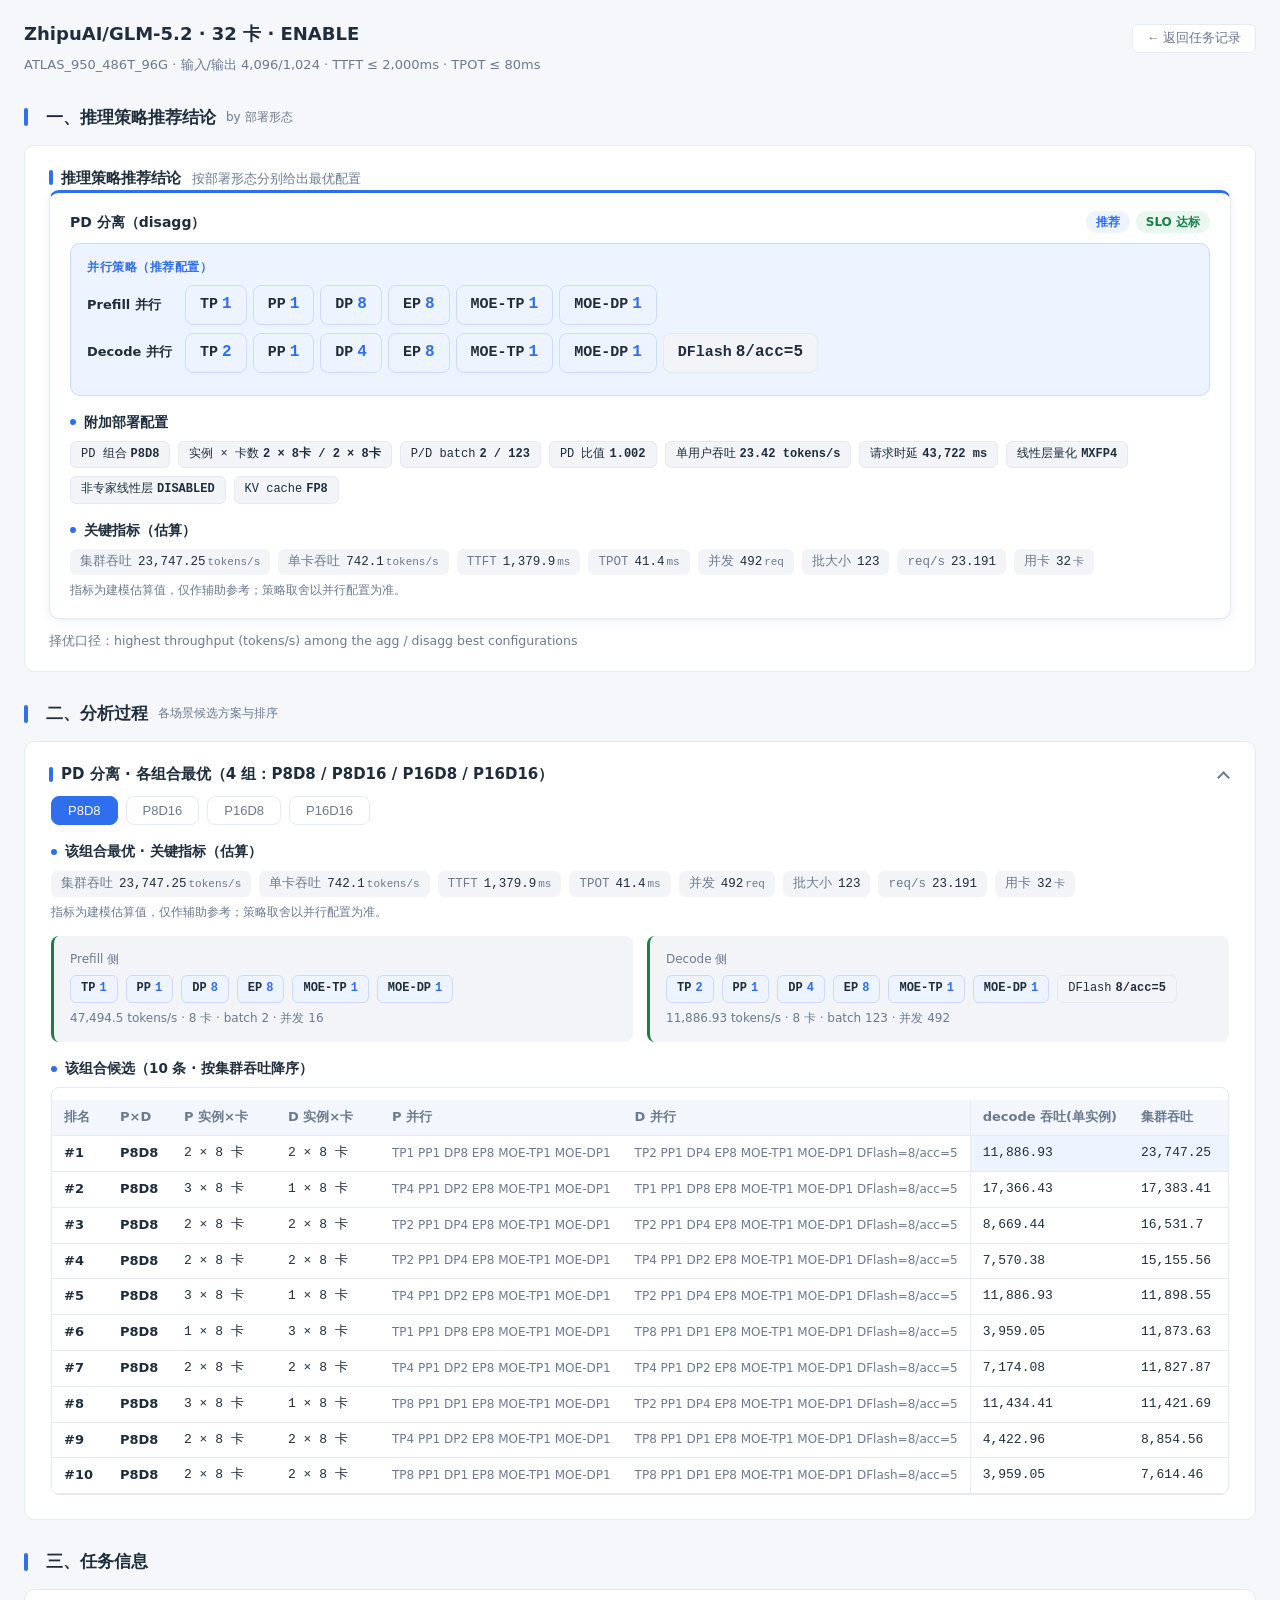
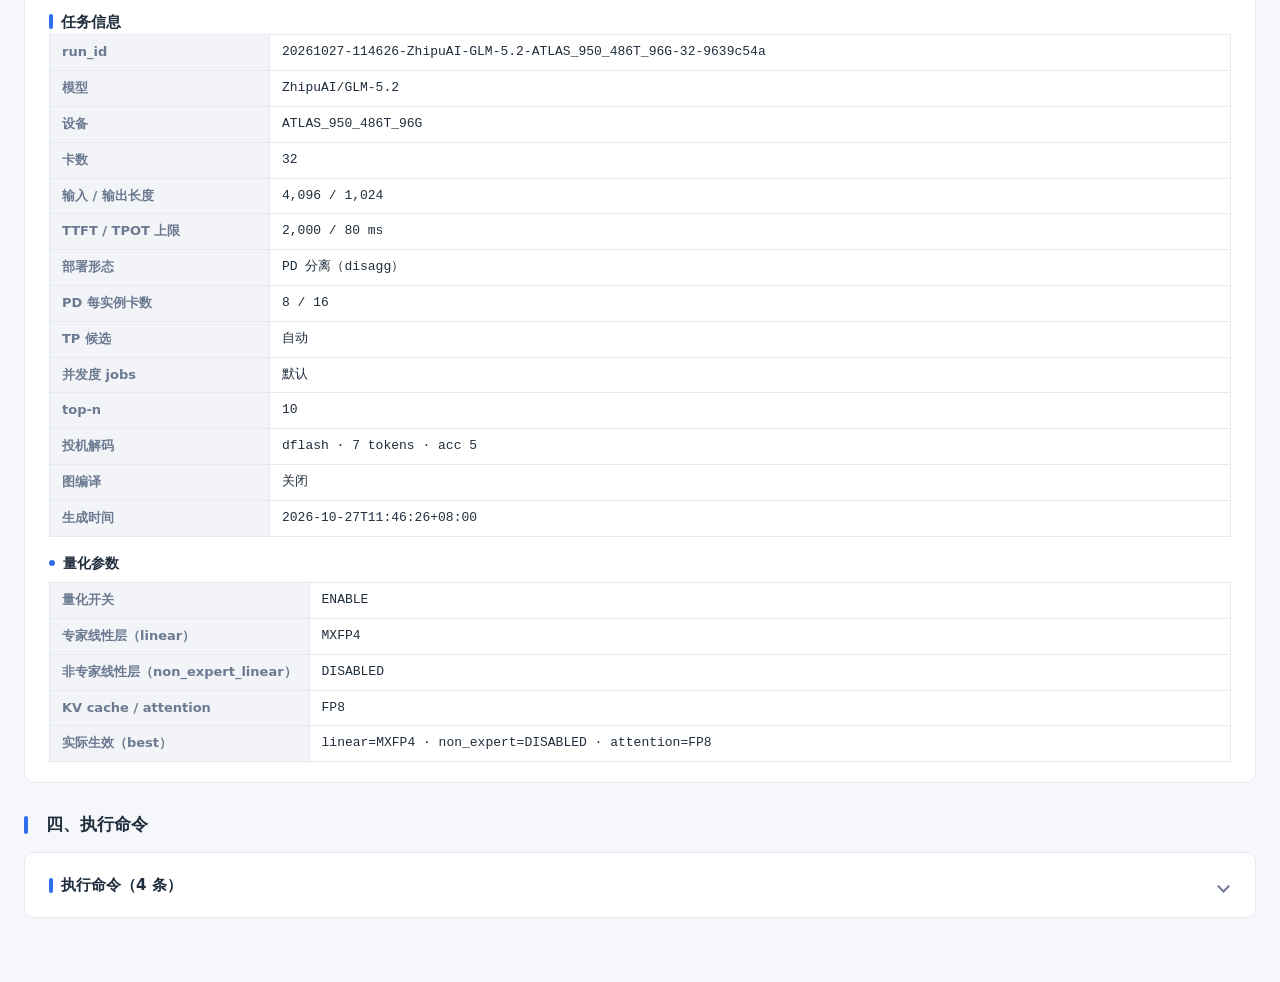
==== commit f1c8c276: "fix: improve frontend display interaction logic." ====
--- a/_verify_results/20261027-114626-ZhipuAI-GLM-5.2-ATLAS_950_486T_96G-32-9639c54a/report.html
+++ b/_verify_results/20261027-114626-ZhipuAI-GLM-5.2-ATLAS_950_486T_96G-32-9639c54a/report.html
@@ -302,6 +302,21 @@
   .modal { width: 92vw; }
 }
 .hide { display: none !important; }
+
+/* PD 候选表：横向滚动 + 左 6 列固定（排名/P×D/P实例×卡/D实例×卡/P并行/D并行） */
+.tbl-scroll { overflow-x: auto; max-width: 100%; border: 1px solid var(--border); border-radius: 8px; }
+table.cand { border-collapse: separate; border-spacing: 0; width: max-content; min-width: 100%; }
+table.cand th, table.cand td { white-space: nowrap; padding: 7px 12px; border-bottom: 1px solid var(--border); }
+table.cand thead th { position: sticky; top: 0; background: #f3f6fc; z-index: 3; text-align: left; }
+table.cand td.nowrap { white-space: nowrap; }
+/* 固定左列：列宽与 left 偏移需一一对应 */
+table.cand th:nth-child(1), table.cand td:nth-child(1) { position: sticky; left: 0;    width: 56px;  min-width: 56px;  background: #fff; z-index: 2; }
+table.cand th:nth-child(2), table.cand td:nth-child(2) { position: sticky; left: 56px;  width: 64px;  min-width: 64px;  background: #fff; z-index: 2; }
+table.cand th:nth-child(3), table.cand td:nth-child(3) { position: sticky; left: 120px; width: 104px; min-width: 104px; background: #fff; z-index: 2; }
+table.cand th:nth-child(4), table.cand td:nth-child(4) { position: sticky; left: 224px; width: 104px; min-width: 104px; background: #fff; z-index: 2; }
+table.cand th:nth-child(5), table.cand td:nth-child(5) { position: sticky; left: 328px; width: 212px; min-width: 212px; background: #fff; z-index: 2; }
+table.cand th:nth-child(6), table.cand td:nth-child(6) { position: sticky; left: 540px; width: 212px; min-width: 212px; background: #fff; z-index: 2; border-right: 1px solid var(--border); }
+table.cand thead th:nth-child(-n+6) { z-index: 4; background: #f3f6fc; }
 
 </style>
 </head>
@@ -1030,6 +1045,15 @@
   return `${fmtInt(s && s.num_devices)} 卡`;
 }
 
+function fmtParallel(s) {
+  if (!s) return '—';
+  // TP=4 | PP=1 | DP=2 | EP=8 | MOE-TP=1 | MOE-DP=1  ->  TP4 PP1 DP2 EP8 MOE-TP1 MOE-DP1
+  return s.split('|').map(part => {
+    const kv = part.split('=');
+    return kv.length === 2 ? `${kv[0].trim()}${kv[1].trim()}` : part.trim();
+  }).filter(Boolean).join(' ');
+}
+
 function pdSideCells(c, i) {
   const p = c.prefill || {};
   const d = c.decode || {};
@@ -1039,8 +1063,8 @@
     <td class="strong">${escapeHtml(c.label || '—')}</td>
     <td class="num">${sideCell(p)}</td>
     <td class="num">${sideCell(d)}</td>
-    <td class="sub">${escapeHtml(p.parallel_str || '—')}</td>
-    <td class="sub">${escapeHtml(d.parallel_str || '—')}</td>
+    <td class="sub nowrap">${escapeHtml(fmtParallel(p.parallel_str))}</td>
+    <td class="sub nowrap">${escapeHtml(fmtParallel(d.parallel_str))}</td>
     <td class="num">${fmt(c.decode_tps_per_instance)}</td>
     <td class="num">${fmt(c.throughput_tokens_per_s)}</td>
     <td class="num">${fmt(c.throughput_tokens_per_s_per_device)}</td>
@@ -1056,10 +1080,10 @@
     const top = i === 0 ? ' class="top1"' : '';
     return `<tr${top}>${pdSideCells(c, i)}</tr>`;
   }).join('');
-  return `<table style="margin-top:12px"><thead><tr>
+  return `<div class="tbl-scroll"><table class="cand" style="margin-top:12px"><thead><tr>
     <th>排名</th><th>P×D</th><th>P 实例×卡</th><th>D 实例×卡</th><th>P 并行</th><th>D 并行</th>
     <th>decode 吞吐(单实例)</th><th>集群吞吐</th><th>单卡吞吐</th><th>req/s</th><th>TTFT</th><th>TPOT</th><th>用卡</th>
-  </tr></thead><tbody>${rows}</tbody></table>`;
+  </tr></thead><tbody>${rows}</tbody></table></div>`;
 }
 
 function variantBody(v) {
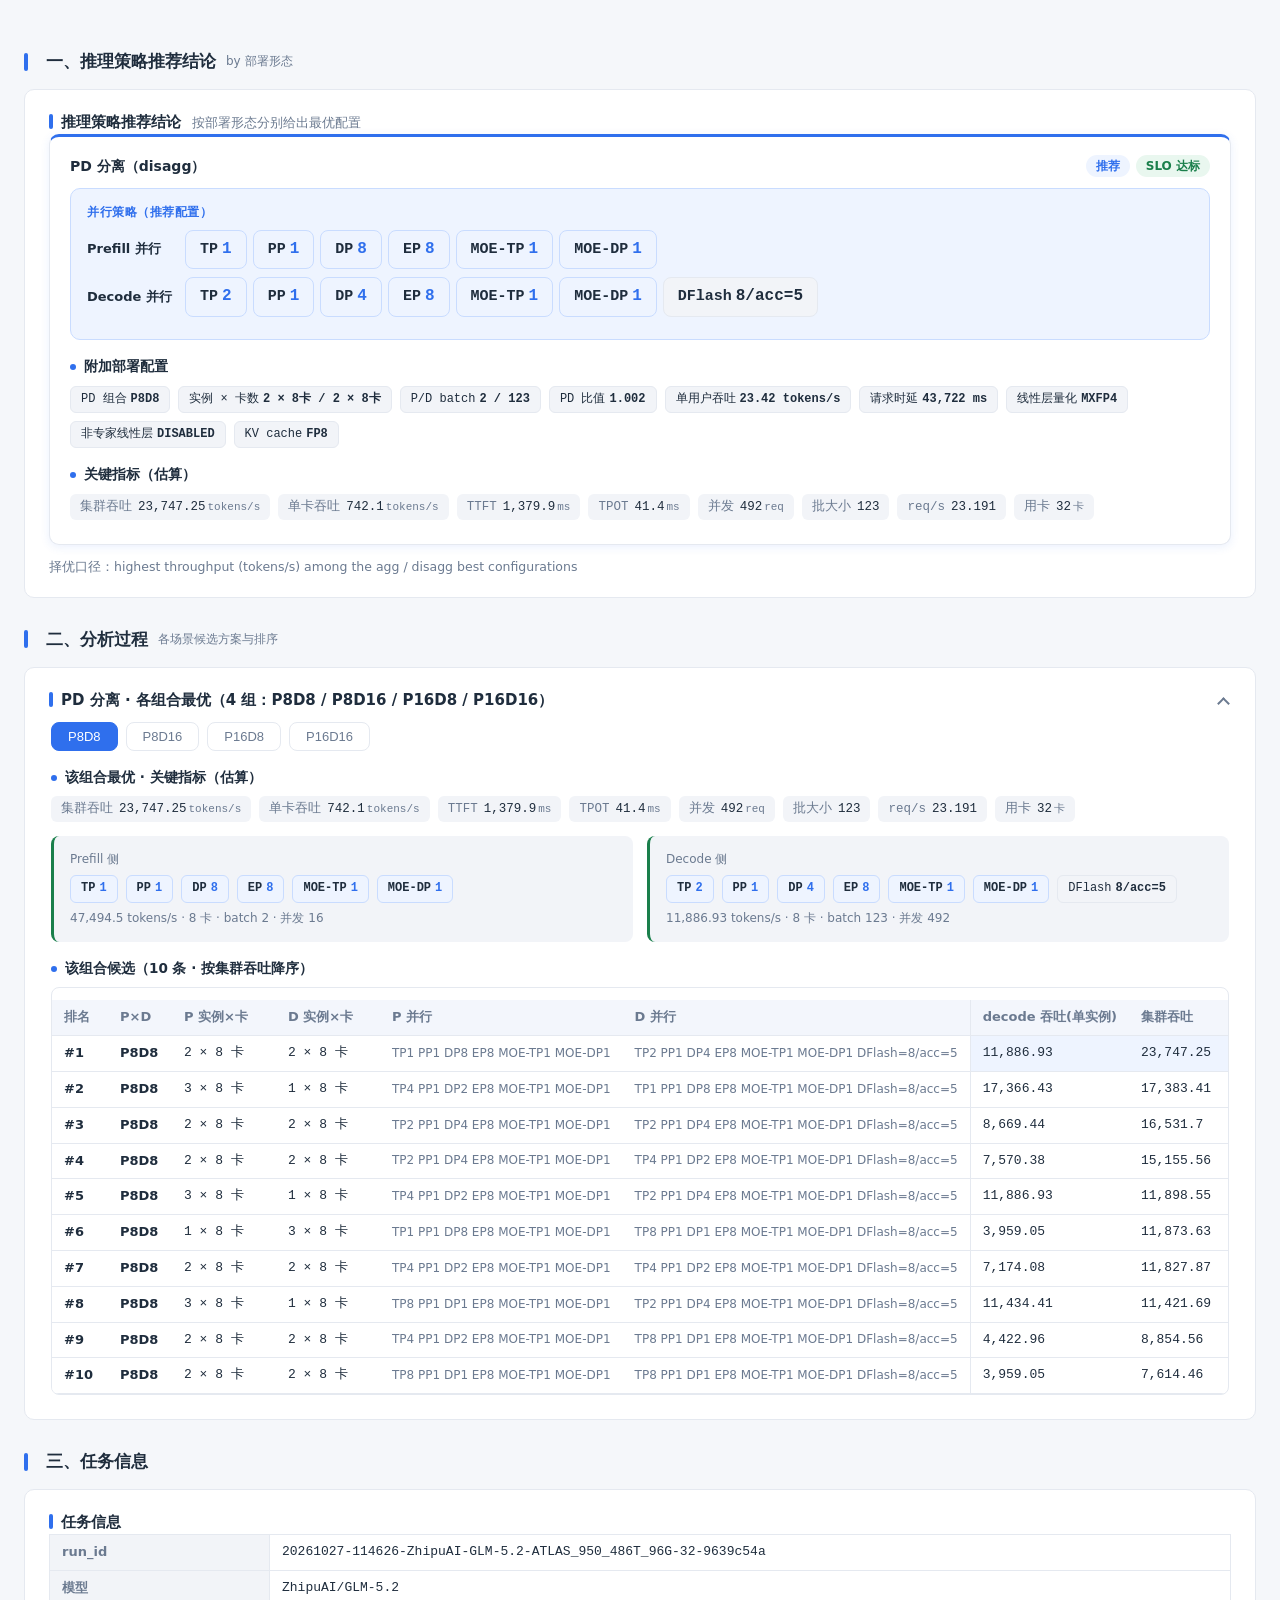
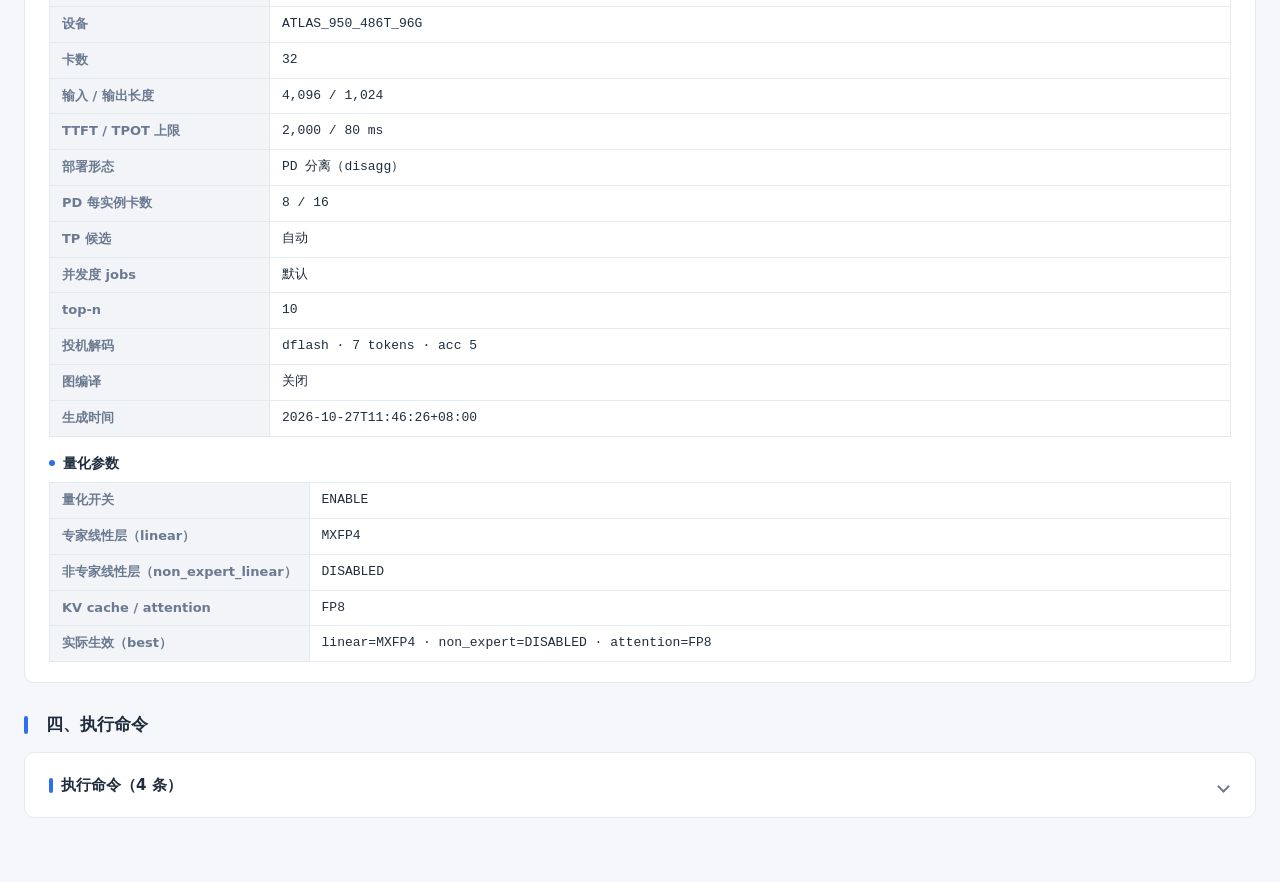
==== commit 600e5774: "feat(infer_strategy_npu): support ms modeling args passthrough and add batch range/token limits with" ====
--- a/_verify_results/20261027-114626-ZhipuAI-GLM-5.2-ATLAS_950_486T_96G-32-9639c54a/report.html
+++ b/_verify_results/20261027-114626-ZhipuAI-GLM-5.2-ATLAS_950_486T_96G-32-9639c54a/report.html
@@ -427,10 +427,7 @@
             <h1 id="detail-title" style="font-size:18px;"></h1>
             <p id="detail-sub"></p>
           </div>
-          <div style="padding-top:4px;display:flex;gap:8px;">
-            <button class="btn-ghost" id="btn-report" onclick="openReport()">静态报告</button>
-            <button class="btn-ghost" onclick="backToList()">← 返回任务记录</button>
-          </div>
+          
         </div>
         <div id="detail-body"></div>
       </div>
@@ -778,6 +775,7 @@
   }
 
   const done = TERMINAL.includes(status);
+  const isReport = document.body.classList.contains('report-mode');
   const stage = pg.label ? `${pg.label}（${pg.kind || ''}）` : (pg.stage || '—');
   const bar = pg.total
     ? `<div class="nf-running">进度：${pg.done || 0} / ${pg.total}（${pg.percent || 0}%）</div>`
@@ -794,8 +792,8 @@
       ${bar}
       <div class="sub" style="margin-top:12px">${tip}</div>
       <div class="form-foot">
-        <button class="btn-cancel" onclick="backToList()">← 返回任务记录</button>
-        <button class="btn-cancel" onclick="openDetail('${encodeURIComponent(id)}')">刷新</button>
+        ${isReport ? '' : `<button class="btn-cancel" onclick="backToList()">← 返回任务记录</button>
+        <button class="btn-cancel" onclick="openDetail('${encodeURIComponent(id)}')">刷新</button>`}
       </div>
     </div>`;
 
@@ -898,8 +896,7 @@
     ['用卡', b.num_devices == null ? '—' : fmtInt(b.num_devices), '卡'],
   ];
   return `<div class="metrics-mini">${items.map(([k, v, u]) =>
-    `<span class="mi"><i>${k}</i>${v}${u ? `<em>${u}</em>` : ''}</span>`).join('')}</div>
-    <div class="sub">指标为建模估算值，仅作辅助参考；策略取舍以并行配置为准。</div>`;
+    `<span class="mi"><i>${k}</i>${v}${u ? `<em>${u}</em>` : ''}</span>`).join('')}</div>`;
 }
 
 function conclCard(mode, m, isBest) {
@@ -1229,7 +1226,7 @@
   const fw = pickFramework(data);
   state.currentFw = fw;
   const req = data.request || {};
-  document.getElementById('detail-title').textContent = `${req.model || '任务'} · ${fmtInt(req.num_devices)} 卡 · ${req.quantize || ''}`;
+  document.getElementById('detail-title').textContent = `${req.model || '任务'} · ${fmtInt(req.num_devices)} 卡`;
   document.getElementById('detail-sub').textContent =
     `${req.device || '—'} · 输入/输出 ${fmtInt(req.input_length)}/${fmtInt(req.output_length)} · TTFT ≤ ${fmtInt(req.ttft_limit)}ms · TPOT ≤ ${fmtInt(req.tpot_limit)}ms`;
 
@@ -1476,6 +1473,9 @@
   _apiMode = false;
   state.currentId = (data && data.run_id) || '';
   document.body.classList.add('report-mode');
+  // 静态报告没有「任务记录」列表可返回，移除详情页右上角的按钮组（静态报告 / 返回任务记录）
+  const head = document.querySelector('#view-detail .page-head');
+  if (head) head.querySelectorAll('button').forEach(b => b.remove());
   const badge = document.getElementById('src-badge');
   if (badge) badge.textContent = '静态报告（离线）';
   showView('detail');
